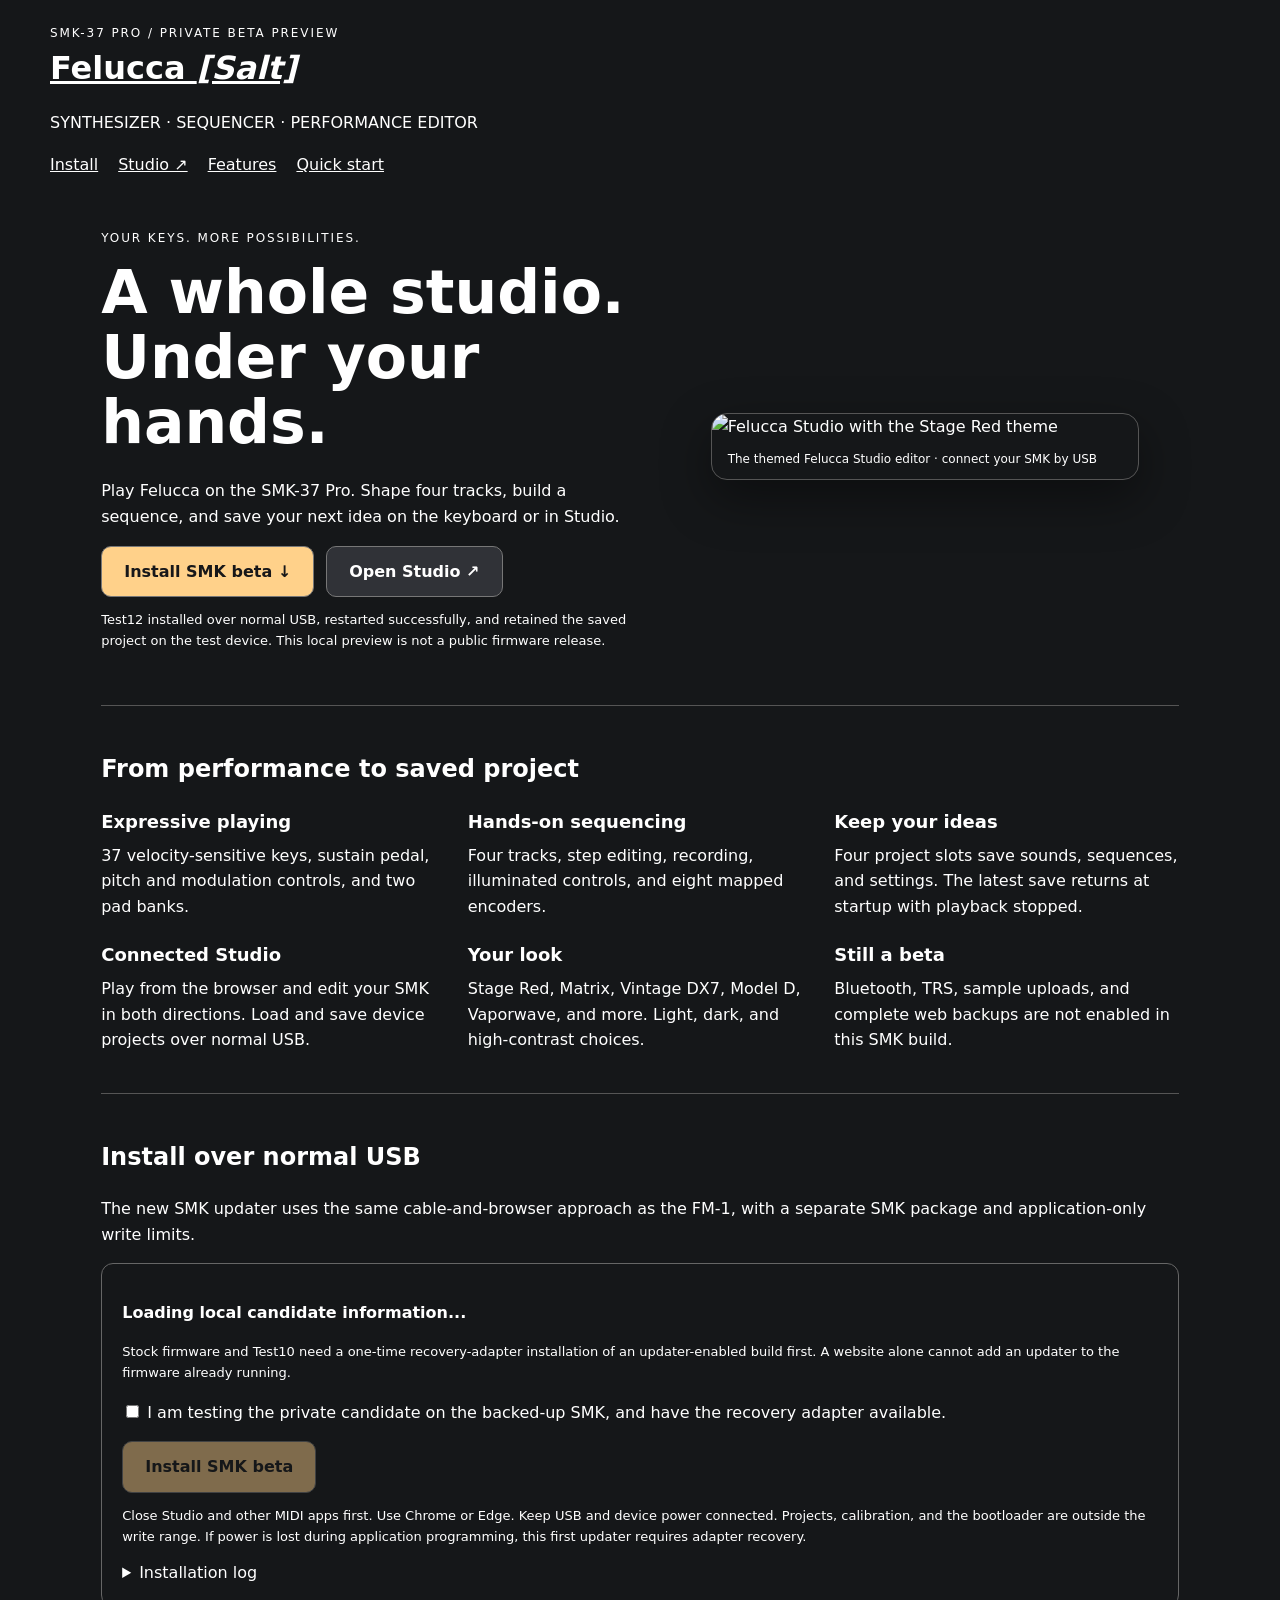
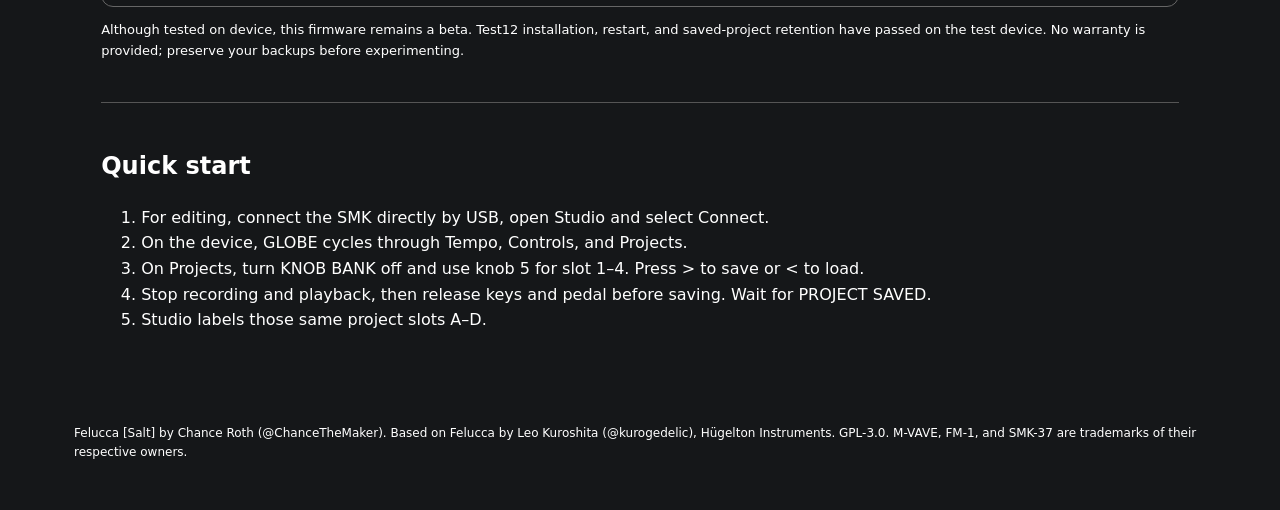
==== web/index.html @ 36875e41 "Add SMK-37 private beta firmware and direct USB installer Implement board controls, audio, sustain, " ====
<!doctype html>
<!-- SPDX-License-Identifier: GPL-3.0-only -->
<html lang="en"><head><meta charset="utf-8"><meta name="viewport" content="width=device-width,initial-scale=1">
<base href="/"><title>Felucca [Salt] &mdash; SMK-37</title>
<link rel="stylesheet" href="skin.css"><link rel="stylesheet" href="interface.css"><link rel="stylesheet" href="fonts.css">
<script src="locales.js"></script><script src="i18n.js"></script><script src="skin.js"></script>
<style>
body{margin:0;font:16px/1.6 system-ui;background:var(--bg,#151719);color:var(--fg,#fff)}
main{max-width:1180px;margin:auto;padding:24px}a{color:inherit}:root[data-skin] .masthead{max-width:100%;box-sizing:border-box;margin-left:0;margin-right:0}.masthead h1{margin:0}.masthead nav{display:flex;gap:20px;align-items:center}
.install-console{padding:clamp(20px,4vw,52px)}.smk-hero{display:grid;grid-template-columns:1.05fr 1fr;gap:36px;align-items:center}.smk-hero h2{font-size:clamp(34px,5vw,60px);line-height:1.08;margin:12px 0 24px}.eyebrow{letter-spacing:.16em;text-transform:uppercase;font-size:12px}.hero-actions{display:flex;gap:12px;flex-wrap:wrap}.hero-link,.primary{display:inline-block;padding:12px 22px;border-radius:10px;font:inherit;font-weight:700;text-decoration:none;border:1px solid var(--line,#777);cursor:pointer}.primary{background:var(--accent,#ffd18a);color:var(--ink,#171719)}.hero-link{background:var(--panel,#303237);color:var(--fg,#fff)}
.smk-screen{border:1px solid var(--line,#555);border-radius:16px;overflow:hidden;box-shadow:0 18px 50px #0006}.smk-screen img{display:block;width:100%;height:auto}.smk-screen figcaption{padding:10px 16px;font-size:12px}.section{margin-top:40px;padding-top:24px;border-top:1px solid var(--line,#555)}.feature-grid{display:grid;grid-template-columns:repeat(3,1fr);gap:22px}.feature-grid h3{font-size:18px;margin:0 0 6px}.feature-grid p{margin:0}.small{font-size:13px}.status-box{padding:20px;border:1px solid var(--line,#666);border-radius:12px}#status{font-weight:600}#log{max-height:240px;overflow:auto;white-space:pre-wrap;font-size:12px}button:disabled{opacity:.45;cursor:not-allowed}label{display:block;margin:16px 0}footer{font-size:12px;padding:24px}a:focus-visible,button:focus-visible{outline:3px solid currentColor;outline-offset:4px}
@media(max-width:740px){main{padding:10px}.smk-hero,.feature-grid{grid-template-columns:1fr}.masthead nav{flex-wrap:wrap}.smk-screen{margin:0}}
</style></head><body class="installer-page"><main id="page-top">
<header class="masthead"><div class="brand-row"><div><div class="eyebrow">SMK-37 Pro / Private beta preview</div><h1><a class="brand-home" href="/">Felucca <em>[Salt]</em></a></h1><p class="tagline">SYNTHESIZER &middot; SEQUENCER &middot; PERFORMANCE EDITOR</p></div><nav class="site-nav" aria-label="Main navigation"><a href="#install">Install</a><a href="editor.html">Studio &#8599;</a><a href="#features">Features</a><a href="#guide">Quick start</a></nav><div class="brand-links"></div></div><div data-appearance class="appearance" aria-label="Website appearance"></div></header>
<div class="install-console"><section class="smk-hero"><div><div class="eyebrow">Your keys. More possibilities.</div><h2>A whole studio.<br>Under your hands.</h2><p>Play Felucca on the SMK-37 Pro. Shape four tracks, build a sequence, and save your next idea on the keyboard or in Studio.</p><div class="hero-actions"><a class="primary" href="#install">Install SMK beta &#8595;</a><a class="hero-link" href="editor.html">Open Studio &#8599;</a></div><p class="small">Test12 installed over normal USB, restarted successfully, and retained the saved project on the test device. This local preview is not a public firmware release.</p></div><figure class="smk-screen"><img src="screenshots/previews/stage-dark.jpg" alt="Felucca Studio with the Stage Red theme"><figcaption>The themed Felucca Studio editor &middot; connect your SMK by USB</figcaption></figure></section>
<section class="section" id="features"><h2>From performance to saved project</h2><div class="feature-grid"><article><h3>Expressive playing</h3><p>37 velocity-sensitive keys, sustain pedal, pitch and modulation controls, and two pad banks.</p></article><article><h3>Hands-on sequencing</h3><p>Four tracks, step editing, recording, illuminated controls, and eight mapped encoders.</p></article><article><h3>Keep your ideas</h3><p>Four project slots save sounds, sequences, and settings. The latest save returns at startup with playback stopped.</p></article><article><h3>Connected Studio</h3><p>Play from the browser and edit your SMK in both directions. Load and save device projects over normal USB.</p></article><article><h3>Your look</h3><p>Stage Red, Matrix, Vintage DX7, Model D, Vaporwave, and more. Light, dark, and high-contrast choices.</p></article><article><h3>Still a beta</h3><p>Bluetooth, TRS, sample uploads, and complete web backups are not enabled in this SMK build.</p></article></div></section>
<section class="section" id="install"><h2>Install over normal USB</h2><p>The new SMK updater uses the same cable-and-browser approach as the FM-1, with a separate SMK package and application-only write limits.</p><div class="status-box"><p id="status" role="status">Loading local candidate information...</p><p class="small">Stock firmware and Test10 need a one-time recovery-adapter installation of an updater-enabled build first. A website alone cannot add an updater to the firmware already running.</p><label><input type="checkbox" id="ack"> I am testing the private candidate on the backed-up SMK, and have the recovery adapter available.</label><button class="primary" id="install-button" disabled>Install SMK beta</button><p class="small">Close Studio and other MIDI apps first. Use Chrome or Edge. Keep USB and device power connected. Projects, calibration, and the bootloader are outside the write range. If power is lost during application programming, this first updater requires adapter recovery.</p><details><summary>Installation log</summary><pre id="log" aria-live="polite"></pre></details></div><p class="small">Although tested on device, this firmware remains a beta. Test12 installation, restart, and saved-project retention have passed on the test device. No warranty is provided; preserve your backups before experimenting.</p></section>
<section class="section" id="guide"><h2>Quick start</h2><ol><li>For editing, connect the SMK directly by USB, open Studio and select Connect.</li><li>On the device, GLOBE cycles through Tempo, Controls, and Projects.</li><li>On Projects, turn KNOB BANK off and use knob 5 for slot 1&ndash;4. Press &gt; to save or &lt; to load.</li><li>Stop recording and playback, then release keys and pedal before saving. Wait for PROJECT SAVED.</li><li>Studio labels those same project slots A&ndash;D.</li></ol></section></div>
<footer>Felucca [Salt] by Chance Roth (@ChanceTheMaker). Based on Felucca by Leo Kuroshita (@kurogedelic), H&uuml;gelton Instruments. GPL-3.0. M-VAVE, FM-1, and SMK-37 are trademarks of their respective owners.</footer></main><script type="module" src="smk37-installer.js"></script></body></html>
---- web/skin.css ----
/* SPDX-License-Identifier: GPL-3.0-only */
/* Shared chassis. Add a skin by defining the same material/color tokens. */
:root[data-skin] {
  color-scheme: dark;
  --bg: #202124; --fg: #f4f0e9; --dim: #b6b4b2; --line: #515255;
  --desk: #101113; --chassis: #b12029; --chassis-dark: #70121b;
  --accent: #ffcd87; --ink: #201608; --lcd: #bde6ed; --lcd-bg: #10282e;
  --panel: #292a2d; --button: #3d3e41; --edge: #703025;
  --font: 'Segoe UI', Arial, sans-serif; --display-font: 'Consolas', 'Courier New', monospace;
  --brand-font: 'Arial Black', 'Segoe UI', sans-serif;
  --piano-active: #b52c35; --piano-white: #f7f4e9; --piano-black: #18191c;
  --shell-text: #fff1df; --knob-top: #62666a; --knob-bottom: #181a1d;
}
:root[data-skin="matrix"] {
  --bg: #0a1510; --fg: #ddf5df; --dim: #a0c5a5; --line: #305e3c;
  --desk: #020905; --chassis: #123923; --chassis-dark: #06170e;
  --accent: #7dfba2; --ink: #062310; --lcd: #94ffae; --lcd-bg: #031209;
  --panel: #102119; --button: #1c3827; --edge: #163021;
  --font: 'Consolas', 'Courier New', monospace; --brand-font: 'Consolas', monospace;
  --piano-active: #27844b;
}
:root[data-skin="dx"] {
  --bg: #292d2b; --fg: #f2eddd; --dim: #c4c5b9; --line: #656d60;
  --desk: #1c201b; --chassis: #4c554a; --chassis-dark: #2a312c;
  --accent: #b8d39a; --ink: #202b1c; --lcd: #182b14; --lcd-bg: #bacb86;
  --panel: #343b34; --button: #525d53; --edge: #503c28;
  --font: 'Consolas', 'Courier New', monospace; --brand-font: 'Arial', sans-serif;
  --piano-active: #4b7960;
}
:root[data-skin="chocolate"] {
  --bg: #30201f; --fg: #fff0d6; --dim: #ddc5b4; --line: #80604f;
  --desk: #211322; --chassis: #662d67; --chassis-dark: #351b39;
  --accent: #f6c86d; --ink: #38200b; --lcd: #ffdda2; --lcd-bg: #301b0f;
  --panel: #422a25; --button: #63433a; --edge: #744124;
  --brand-font: 'Georgia', serif; --font: 'Georgia', serif;
  --piano-active: #884880;
}
:root[data-skin="vapor"] {
  --bg: #24203e; --fg: #f8edff; --dim: #cfc0e1; --line: #77658e;
  --desk: #16132d; --chassis: #833c86; --chassis-dark: #352f72;
  --accent: #7ce8ef; --ink: #172d3b; --lcd: #9af4ed; --lcd-bg: #181733;
  --panel: #33294c; --button: #534269; --edge: #534483;
  --brand-font: 'Trebuchet MS', sans-serif; --font: 'Trebuchet MS', sans-serif;
  --piano-active: #b040a3;
}
* { box-sizing: border-box; }
body {
  background: radial-gradient(ellipse at 50% 0, color-mix(in srgb, var(--chassis) 22%, var(--desk)), var(--desk) 75%);
  color: var(--fg); font-family: var(--font); font-size: 13px; line-height: 1.5; min-height: 100vh;
}
main {
  max-width: 1440px; margin: 30px auto; padding: 26px 34px 22px;
  background: repeating-linear-gradient(0deg, #ffffff02 0 1px, transparent 1px 3px), linear-gradient(140deg, var(--chassis), var(--chassis-dark));
  border: 1px solid #ffffff30; border-bottom: 6px solid #0008; border-radius: 12px;
  box-shadow: inset 12px 0 0 var(--edge), inset -12px 0 0 var(--edge), inset 0 1px 1px #fff5, 0 24px 65px #0008;
}
.brand-row { display: flex; align-items: center; justify-content: space-between; gap: 24px; padding: 8px 0 22px; }
.brand-row h1 { font: 900 clamp(28px, 3vw, 44px)/1 var(--brand-font); letter-spacing: -2px; margin: 4px 0 8px; color: #fff7eb; }
.brand-row h1 em { font: italic 400 .6em var(--brand-font); letter-spacing: -1px; }
.brand-row .eyebrow, .brand-row .tagline { color: #fff1df; }
.eyebrow { font: 11px var(--display-font); letter-spacing: 3px; text-transform: uppercase; }
.tagline { font-size: 12px; letter-spacing: 1px; margin: 0; }
.brand-links { display: flex; align-items: center; gap: 20px; }
.brand-links a { font-size: 12px; color: #fff1df; text-underline-offset: 4px; }
.brand-links button.lang { color: #fff1df; }
.appearance { display: flex; align-items: end; flex-wrap: wrap; gap: 12px 20px; padding: 12px 16px; margin-bottom: 16px; background: #0005; border: 1px solid #ffffff20; border-radius: 6px; }
.appearance label { display: grid; gap: 4px; }
.appearance label > span { font: 10px var(--display-font); text-transform: uppercase; letter-spacing: 1.5px; color: #fff2e4; }
.appearance select { min-width: 164px; }
.appearance-note { color: #fff0df; font-size: 11px; margin: 0 0 7px auto; }
button, select, input { font-family: var(--font); }
button { border-radius: 4px; border: 1px solid #ffffff29; border-bottom-color: #0009; padding: 7px 12px; background: linear-gradient(#ffffff0d, #0002), var(--button); color: var(--fg); box-shadow: 0 2px 2px #0005, inset 0 1px #ffffff12; }
button:not(:disabled):hover { filter: brightness(1.16); }
button:not(:disabled):active { transform: translateY(1px); box-shadow: inset 0 1px 4px #0006; }
button:disabled { opacity: .45; }
:focus-visible { outline: 2px solid var(--accent); outline-offset: 3px; }
select, input[type=text], input[type=number], input[type=search] { background: var(--lcd-bg); color: var(--lcd); border: 1px solid var(--line); border-radius: 3px; padding: 6px 8px; min-height: 32px; font-family: var(--display-font); }
select option { background: var(--lcd-bg); color: var(--lcd); }
.top { position: static; background: var(--bg); padding: 16px 16px 0; border-radius: 7px; border: 1px solid #000a; box-shadow: inset 0 1px #ffffff1a, 0 3px 8px #0004; }
.top > .bar { margin: 0; gap: 12px; }
#connect, #go { background: var(--accent); color: var(--ink); font-weight: 700; }
#version, #live, #mock { color: var(--accent); font: 12px var(--display-font); }
#status { margin: 12px 0; padding: 8px 12px; background: var(--lcd-bg); color: var(--lcd); border-radius: 3px; box-shadow: inset 0 2px 5px #0008; font: 12px/1.5 var(--display-font); min-height: 34px; overflow-wrap: anywhere; }
.tabs { gap: 6px; border: 0; padding: 5px 0 12px; }
.tabs button { flex: 1; color: var(--dim); background: var(--button); padding: 10px 12px; border: 1px solid #ffffff18; border-bottom: 3px solid #0008; text-transform: uppercase; font-size: 11px; letter-spacing: 1px; }
.tabs button[aria-selected=true] { background: var(--accent); color: var(--ink); box-shadow: 0 0 12px color-mix(in srgb, var(--accent) 18%, transparent); }
.trackbar { border: 0; padding: 0 0 12px; gap: 12px; }
.seg { gap: 5px; }
.seg button, button.tog { border: 1px solid var(--line); padding: 5px 14px; background: var(--button); }
.seg button + button { border-left: 1px solid var(--line); }
.seg button[aria-pressed=true], button.tog[aria-pressed=true] { background: var(--accent); color: var(--ink); }
.panel { background: var(--bg); padding: 20px; border-radius: 6px; border: 1px solid #0008; margin: 16px 0; box-shadow: inset 0 1px #ffffff20, 0 3px 8px #0004; }
.browser { background: var(--lcd-bg); border: 3px solid #0007; border-radius: 5px; padding: 16px; gap: 24px; margin-bottom: 14px; box-shadow: inset 0 2px 10px #0007; color: var(--lcd); }
.browser label { font: 11px var(--display-font); text-transform: uppercase; letter-spacing: 1px; }
.browser select { margin-top: 7px; }
#preset { min-width: 245px; height: 132px; }
.browser > div { margin-left: auto; }
.groups { columns: auto; display: grid; grid-template-columns: repeat(auto-fit, minmax(min(100%, 255px), 1fr)); align-items: start; gap: 14px; }
.group { background: linear-gradient(135deg, #ffffff04, transparent), var(--panel); border: 1px solid var(--line); border-radius: 5px; padding: 13px; margin: 0; min-width: 0; }
h2 { font: 700 11px var(--font); text-transform: uppercase; letter-spacing: 1.7px; padding-bottom: 9px; border-bottom: 1px solid var(--line); margin-bottom: 12px; color: var(--fg); }
h3 { color: var(--accent); font-size: 10px; letter-spacing: 1.2px; margin: 14px 0 6px; }
.row { grid-template-columns: 46px minmax(0, 1fr) 68px; min-height: 38px; gap: 8px; }
.row > span:first-child { font-size: 10px; letter-spacing: .5px; }
.row .v { font: 11px var(--display-font); color: var(--lcd); background: var(--lcd-bg); padding: 4px; border-radius: 2px; }
.row select { min-width: 0; font-size: 11px; }
input[type=range] { accent-color: var(--accent); cursor: pointer; }
.dial-control { display: block; position: relative; min-width: 0; }
.dial-control input { display: block; }
.dial-face { display: none; }
[data-controls=knobs] .dial-control { width: 54px; height: 54px; margin: 5px auto; }
[data-controls=knobs] .dial-control input { position: absolute; inset: 0; width: 100%; height: 100%; opacity: 0; cursor: ns-resize; touch-action: none; }
[data-controls=knobs] .dial-face { display: block; position: absolute; inset: 4px; border: 2px solid #151515; border-radius: 50%; background: radial-gradient(circle at 35% 25%, #727477, #343638 48%, #17191b 78%); box-shadow: 0 4px 5px #000b, inset 0 1px 2px #fff9, 0 0 0 4px #0003; }
[data-controls=knobs] .dial-face::after { content: ''; position: absolute; inset: 3px 19px 20px; background: var(--accent); border-radius: 2px; transform-origin: 50% 18px; transform: rotate(var(--turn, -135deg)); box-shadow: 0 0 4px #000; }
[data-controls=knobs] .dial-control:focus-within { border-radius: 50%; outline: 2px solid var(--accent); outline-offset: 2px; }
.groups { display: block; columns: 300px; column-gap: 14px; }
.groups .group[data-controls=knobs] { display: grid; grid-template-columns: repeat(4, minmax(0, 1fr)); gap: 8px; margin-bottom: 14px; }
.groups .group[data-controls=knobs] > h2,
.groups .group[data-controls=knobs] > h3,
.groups .group[data-controls=knobs] > p { grid-column: 1 / -1; }
.groups .group[data-controls=knobs] .row { display: flex; flex-direction: column; justify-content: space-between; gap: 4px; min-width: 0; padding: 4px 0; }
.groups .group[data-controls=knobs] .row:has(select) { grid-column: span 2; justify-content: center; }
.groups .group[data-controls=knobs] .row .v { width: 100%; text-align: center; font-size: 10px; }
.groups .group[data-controls=knobs] .row select { min-height: 38px; }
.list { background: var(--lcd-bg); color: var(--lcd); border-color: var(--line); border-radius: 4px; }
.list th { background: var(--panel); color: var(--dim); padding: 8px; }
.list td { padding: 5px 8px; }
.list tr.sel td { background: var(--accent); color: var(--ink); }
.list .none, .list tr.empty td { color: var(--lcd); }
.libcols { gap: 20px; }
.grid { gap: 6px; }
.grid button { height: 64px; border-radius: 4px; border-bottom: 4px solid #0009; background: var(--panel); }
.grid button.on { background: var(--accent); color: var(--ink); }
.mixer { max-width: 900px; margin: 24px auto; gap: 16px; }
.strip { padding: 18px 12px; background: var(--panel); border-top: 4px solid var(--accent); border-radius: 5px; gap: 14px; }
.strip.sel { border-color: var(--accent); box-shadow: 0 0 0 1px var(--accent); }
.strip input.fader { height: 200px; }
.play-keyboard { background: var(--bg); padding: 18px; border: 1px solid #000b; border-top: 4px solid var(--chassis); border-radius: 5px; box-shadow: 0 4px 8px #0005; }
.piano-scroll { background: #101012; padding: 10px 6px 4px; border-radius: 5px; box-shadow: inset 0 3px 6px #000; }
.piano { height: 152px; }
.piano button { height: 146px; background: linear-gradient(90deg, #d2d0c7, #fffef5 12%, #eeeae0 95%); color: #272727; border-color: #6c6b66; border-bottom: 7px solid #b6b2a9; box-shadow: inset 0 1px 6px #0003; }
.piano button.black { height: 94px; background: linear-gradient(90deg, #0c0c0e, #3e3f42 28%, #191a1c 85%, #050505); border: 1px solid #000; border-bottom: 7px solid #080808; box-shadow: 3px 4px 3px #0007; color: #eee; }
.piano button[aria-pressed=true] { background: var(--piano-active); color: white; border-bottom-width: 2px; }
.piano button:disabled { opacity: .7; }
footer { color: #fff0df; font-size: 11px; line-height: 1.8; padding: 8px 2px; }
.hint { background: var(--bg); color: var(--fg); border-radius: 4px; padding: 18px; }
.installer-page main { max-width: 1060px; }
.installer-page .install-console { background: var(--bg); padding: 28px; border-radius: 6px; border: 1px solid #0008; }
.installer-page .install-console > p { max-width: 760px; }
.installer-page .features { padding-top: 22px; border-color: var(--line); }
.installer-page .features ul { list-style: none; padding: 0; display: grid; grid-template-columns: 1fr 1fr; gap: 14px; }
.installer-page .features li { background: var(--panel); border: 1px solid var(--line); padding: 18px; border-radius: 4px; margin: 0; font-size: 13px; }
.installer-page .features strong { display: block; color: var(--accent); margin-bottom: 6px; }
.installer-page #release { color: var(--accent); font-family: var(--display-font); }
.installer-page #go { padding: 12px 32px; }
.installer-page progress { accent-color: var(--accent); }
.installer-page .install-console > .small:last-child { margin-bottom: 0; }
[data-skin=matrix] main { background-image: repeating-linear-gradient(0deg, #71ff9510 0 1px, transparent 1px 4px), linear-gradient(140deg, var(--chassis), var(--chassis-dark)); }
[data-skin=matrix] h1 { text-shadow: 0 0 16px #62ff8770; letter-spacing: 1px; }
[data-skin=dx] main { border-radius: 2px; }
[data-skin=dx] .tabs button { border-radius: 1px; border-top: 4px solid #85aaa7; }
[data-skin=dx] .brand-row h1 { text-transform: uppercase; letter-spacing: 2px; }
[data-skin=chocolate] main { border-color: #c49252; box-shadow: inset 10px 0 0 var(--edge), inset -10px 0 0 var(--edge), 0 24px 65px #0008; }
[data-skin=chocolate] .brand-row h1 { font-style: italic; letter-spacing: -1px; }
[data-skin=chocolate] .group { border-color: #9a754f; border-radius: 12px; }
[data-skin=vapor] body { background-image: linear-gradient(transparent 95%, #b571c21a 95%), linear-gradient(90deg, transparent 95%, #b571c21a 95%), linear-gradient(#18142a, #392548); background-size: 48px 48px, 48px 48px, auto; }
[data-skin=vapor] .brand-row h1 { font-style: italic; text-shadow: 3px 3px #783881, -1px -1px #78dcdf; letter-spacing: 1px; }
[data-skin=vapor] .top { border-top: 2px solid var(--accent); }
@media (max-width: 780px) {
  main { margin: 10px; padding: 16px 20px; }
  .brand-row { align-items: start; gap: 16px; }
  .brand-links { flex-direction: column; gap: 10px; align-items: end; }
  .appearance-note { margin-left: 0; }
  .top, .panel { padding: 12px; }
  .browser { gap: 12px; padding: 10px; }
  .browser > div { margin-left: 0; }
  .tabs button { flex: 1 1 90px; }
  .installer-page .features ul { grid-template-columns: 1fr; }
  .installer-page .install-console { padding: 16px; }
  .mixer { gap: 7px; }
  .strip { padding: 10px 4px; }
  .play-controls { gap: 12px; }
}
@media (prefers-reduced-motion: reduce) { button:active { transform: none; } }

/* Second-generation front panel: compact banks, readable legends, material-specific finishes. */
:root[data-skin=midnight] {
  --bg:#17191c; --fg:#efece5; --dim:#b4b2ad; --line:#42464b; --desk:#080a0c;
  --chassis:#282b30; --chassis-dark:#111317; --accent:#f2b866; --ink:#241b0f;
  --lcd:#ffc779; --lcd-bg:#181208; --panel:#23262b; --button:#363a41; --edge:#111;
  --knob-top:#c8c9c7; --knob-bottom:#4e5256; --piano-active:#9b652d;
}
:root[data-skin=space] {
  color-scheme:light; --bg:#e5e1d5; --fg:#182c3c; --dim:#495b65; --line:#a5aa9f; --desk:#29333a;
  --chassis:#f0eadc; --chassis-dark:#c3beaf; --accent:#963514; --ink:#fff6e8;
  --lcd:#b4efb1; --lcd-bg:#1b3029; --panel:#f4f0e5; --button:#d1d2c7; --edge:#6d776e;
  --shell-text:#243746; --knob-top:#78838d; --knob-bottom:#243747; --piano-active:#a84924;
  --brand-font:'Arial Black',sans-serif; --font:'Consolas',monospace;
}
:root[data-skin=bauhaus] {
  color-scheme:light; --bg:#e5e1d9; --fg:#22252a; --dim:#575b61; --line:#b2b1a9; --desk:#bbb9b0;
  --chassis:#f6f2e8; --chassis-dark:#d9d5cd; --accent:#ad2027; --ink:#fff;
  --lcd:#182d55; --lcd-bg:#f7f6ee; --panel:#f0ede4; --button:#d1d3cf; --edge:#292d32;
  --shell-text:#23272c; --knob-top:#3e4247; --knob-bottom:#16191c; --piano-active:#234d87;
  --brand-font:'Arial Black',sans-serif;
}
:root[data-skin=ocean] {
  --bg:#102b39; --fg:#e4f3f0; --dim:#a8c4cc; --line:#426273; --desk:#061824;
  --chassis:#21536a; --chassis-dark:#112b41; --accent:#a0e3d2; --ink:#0d302d;
  --lcd:#abebd7; --lcd-bg:#092524; --panel:#193747; --button:#2b5261; --edge:#bac4c3;
  --knob-top:#d5e2df; --knob-bottom:#587079; --piano-active:#26766e;
}
:root[data-skin=arcade] {
  --bg:#171925; --fg:#fff1da; --dim:#c4bad1; --line:#59576d; --desk:#100d1c;
  --chassis:#383043; --chassis-dark:#171721; --accent:#ffb451; --ink:#2e1906;
  --lcd:#ffc07a; --lcd-bg:#281707; --panel:#262535; --button:#4b4058; --edge:#a73551;
  --piano-active:#c24262; --font:'Consolas',monospace; --brand-font:'Consolas',monospace;
}
main { margin:18px auto; padding:18px 28px; border-radius:8px; }
.masthead { display:grid; grid-template-columns:1fr auto; gap:20px; align-items:center; padding:0 0 18px; }
.brand-row { padding:0; gap:24px; }
.brand-row h1 { font-size:34px; letter-spacing:-1.5px; margin:4px 0; color:var(--shell-text); }
.brand-row h1 em { font:inherit; letter-spacing:inherit; }
.brand-row .eyebrow, .brand-row .tagline, .brand-links a, .brand-links button.lang, footer { color:var(--shell-text); }
.eyebrow { font-size:9px; letter-spacing:2px; }
.tagline { font-size:9px; letter-spacing:1.3px; }
.brand-links { flex-direction:column; align-items:start; gap:5px; }
.brand-links a, .brand-links button.lang { font-size:10px; }
.appearance { margin:0; padding:9px 12px; gap:12px; border-radius:4px; background:#00000012; border-color:color-mix(in srgb,var(--shell-text) 20%,transparent); }
.appearance label > span { color:var(--shell-text); font-size:9px; letter-spacing:1px; }
.appearance select { min-width:138px; min-height:30px; font-size:11px; }
.appearance-note { display:none; }
.top { display:grid; grid-template-columns:1fr minmax(160px,300px); gap:8px 16px; padding:12px 14px 0; }
.top #status { margin:0; min-height:32px; padding:6px 10px; }
.top > .bar { gap:8px; }
#version, #live, #mock { font-size:10px; }
.tabs, .trackbar { grid-column:1 / -1; }
.tabs { margin:0; padding:0 0 8px; gap:5px; }
.tabs button { position:relative; padding:8px; font-size:10px; letter-spacing:.7px; }
.tabs button::before { content:''; display:inline-block; width:4px; height:4px; background:var(--line); border-radius:50%; vertical-align:middle; margin-right:7px; box-shadow:inset 0 1px 2px #0008; }
.tabs button[aria-selected=true]::before { background:var(--ink); box-shadow:0 0 4px #fff6; }
.trackbar { font-size:10px; padding-bottom:10px; }
.seg button { min-width:32px; padding:3px 10px; }
.panel { margin:10px 0; padding:12px; }
.browser { display:grid; grid-template-columns:150px minmax(180px,1fr) auto; align-items:center; gap:16px; padding:10px 14px; margin-bottom:8px; border-width:2px; }
.browser label { font-size:9px; }
.browser select { width:100%; margin-top:3px; }
#preset { height:32px; min-width:0; }
.browser > div { display:flex; gap:6px; }
.browser .bar { margin:0; display:grid; gap:4px; }
.browser button { font-size:10px; padding:4px 8px; }
#ctlhelp { font-size:10px; margin:8px 2px 10px; }
.groups, .groups { display:grid; columns:auto; grid-template-columns:repeat(4,minmax(0,1fr)); gap:8px; align-items:stretch; }
.group, .groups .group[data-controls=knobs] { margin:0; border-radius:4px; padding:10px; }
.control-bank { position:relative; box-shadow:inset 0 1px #ffffff0d,0 1px 3px #0002; }
.control-bank::after { content:''; position:absolute; top:10px; right:9px; width:5px; height:5px; border:1px solid var(--line); border-radius:50%; background:linear-gradient(135deg,transparent 42%,var(--line) 44% 56%,transparent 58%); }
.control-bank h2 { font-size:10px; padding:0 10px 7px 0; margin:0 0 4px; letter-spacing:1px; }
.groups .group[data-controls=knobs] { gap:4px 7px; grid-template-rows:auto 1fr; }
.groups .group[data-controls=knobs] .row { gap:3px; padding:2px 0; justify-content:center; }
.groups .group[data-controls=knobs] .row > span:first-child { font-weight:600; font-size:10px; letter-spacing:.6px; }
.groups .group[data-controls=knobs] .row:has(select) { grid-column:span 1; }
.groups .group[data-controls=knobs] .row select { font-size:10px; padding:4px; min-height:30px; margin:7px 0; }
.groups .group[data-controls=knobs] .row .v { background:none; color:var(--fg); padding:0; min-height:15px; }
[data-controls=knobs] .dial-control { width:46px; height:46px; margin:2px auto; }
[data-controls=knobs] .dial-control::before { content:''; position:absolute; inset:0; border-radius:50%; background:repeating-conic-gradient(from 225deg,var(--dim) 0deg 2deg,transparent 2deg 27deg); mask:radial-gradient(transparent 63%,#000 64% 70%,transparent 71%); }
[data-controls=knobs] .dial-face { inset:6px; background:radial-gradient(circle at 35% 22%,var(--knob-top),var(--knob-bottom) 78%); border:1px solid #000b; box-shadow:0 2px 3px #0009,inset 0 1px 2px #fff7; }
[data-controls=knobs] .dial-face::after { inset:2px auto auto 14px; width:3px; height:10px; transform-origin:50% 14px; }
.play-keyboard { margin-top:12px; padding:12px; }
.play-keyboard h2 { margin-bottom:8px; padding-bottom:6px; }
.play-controls { margin:5px 0 8px; font-size:11px; gap:8px 14px; }
.piano { height:120px; }
.piano button { height:114px; }
.piano button.black { height:74px; }
.play-keyboard > p { font-size:10px; margin:8px 0 0; }
footer { font-size:10px; margin-top:12px; line-height:1.6; }
.installer-page .masthead { grid-template-columns:1fr auto; }
.installer-page .install-console { padding:24px; }
.installer-page .features li { border-top:3px solid var(--accent); }
/* Materials make each faceplate distinct, beyond changing the palette. */
[data-skin=stage] main { --edge:#64241d; background-image:linear-gradient(110deg,#ffffff0a,transparent 35%),linear-gradient(var(--chassis),var(--chassis-dark)); }
[data-skin=stage] .control-bank[data-section=FX] { border-top:2px solid #b09873; }
[data-skin=matrix] .control-bank { border-radius:0; border-style:dashed; }
[data-skin=matrix] .browser { background-image:repeating-linear-gradient(0deg,#76ff9c07 0 1px,transparent 1px 3px); text-shadow:0 0 6px #76ff9c35; }
[data-skin=matrix] .dial-face { border-color:#487e57; box-shadow:0 0 8px #59ff7520,inset 0 1px #a4ffa35c; }
[data-skin=dx] .control-bank, [data-skin=dx] button { border-radius:1px; }
[data-skin=dx] .control-bank h2 { border-bottom:2px solid #81aba9; color:#c8e2d8; }
[data-skin=dx] .browser { font-weight:bold; }
[data-skin=chocolate] .control-bank { border:1px solid #977441; background-image:linear-gradient(130deg,#b0804312,transparent 60%); border-radius:7px; }
[data-skin=chocolate] .control-bank h2 { font-family:Georgia,serif; letter-spacing:1px; color:#f6d99e; }
[data-skin=chocolate] .dial-face { --knob-top:#b59059; --knob-bottom:#3e291b; border-color:#c39b5d; }
[data-skin=vapor] .control-bank { border-top:1px solid #e9a1da; box-shadow:inset 0 1px 12px #b28cd309; }
[data-skin=vapor] .browser { border-image:linear-gradient(90deg,#eb95d1,#7ce8ef) 1; }
[data-skin=vapor] .dial-face { --knob-top:#b598cc; --knob-bottom:#3a335a; }
[data-skin=midnight] main { background-image:repeating-linear-gradient(0deg,#ffffff03 0 1px,transparent 1px 3px),linear-gradient(110deg,#34373c,#17191c); }
[data-skin=midnight] .control-bank h2 { color:#e1b879; }
[data-skin=space] main { border-radius:12px; box-shadow:inset 8px 0 #6c7972,inset -8px 0 #6c7972,0 24px 60px #0006; }
[data-skin=space] .control-bank h2 { border-bottom:2px solid #314e60; }
[data-skin=space] .tabs button[aria-selected=true] { background:#963514; }
[data-skin=space] .browser { border-color:#87938b; }
[data-skin=bauhaus] main { border-radius:0; box-shadow:inset 8px 0 #292d32,inset -8px 0 #292d32,10px 10px #0003; }
[data-skin=bauhaus] .control-bank { border-radius:0; box-shadow:none; border-top:3px solid #2e5386; }
[data-skin=bauhaus] .control-bank:nth-child(3n+2) { border-top-color:#b72c30; }
[data-skin=bauhaus] .control-bank:nth-child(3n) { border-top-color:#a77a00; }
[data-skin=bauhaus] button { border-radius:0; box-shadow:none; }
[data-skin=bauhaus] .dial-face { background:#262a31; box-shadow:2px 2px #0004; }
[data-skin=ocean] main { border-top:2px solid #afc7ca; }
[data-skin=ocean] .control-bank h2 { color:#aae4d8; }
[data-skin=ocean] .browser { border-color:#708e99; }
[data-skin=arcade] main { border-top:4px solid #edbb58; }
[data-skin=arcade] .brand-row h1 { letter-spacing:-1px; text-transform:uppercase; text-shadow:2px 2px #ab3358; }
[data-skin=arcade] .tabs button { border-radius:6px 6px 3px 3px; border-bottom-width:4px; }
[data-skin=arcade] .tabs button:nth-child(3n+1) { border-top:2px solid #ee8492; }
[data-skin=arcade] .tabs button:nth-child(3n+2) { border-top:2px solid #83cdd3; }
[data-skin=arcade] .tabs button:nth-child(3n) { border-top:2px solid #e8be70; }
@media(max-width:1150px) {
  .groups,.groups { grid-template-columns:repeat(3,minmax(0,1fr)); }
  .brand-links { display:none; }
  .installer-page .brand-links { display:flex; }
  .browser { grid-template-columns:120px minmax(150px,1fr) auto; }
}
@media(max-width:780px) {
  main { margin:8px; padding:14px 18px; }
  .masthead { grid-template-columns:1fr; gap:12px; padding-bottom:12px; }
  .brand-links { display:flex; }
  .brand-row { align-items:center; }
  .appearance { justify-content:space-between; }
  .appearance label { flex:1; }
  .appearance select { min-width:0; width:100%; }
  .top { grid-template-columns:1fr; gap:8px; }
  .top #status { min-height:26px; font-size:10px; }
  .groups,.groups { grid-template-columns:repeat(2,minmax(0,1fr)); }
  .browser { grid-template-columns:1fr 1fr; gap:8px; }
  .browser > div { grid-column:1 / -1; width:100%; }
  .browser .bar { display:flex; flex-wrap:wrap; }
  .installer-page .masthead { grid-template-columns:1fr; }
}
@media(max-width:540px) {
  .groups,.groups { grid-template-columns:1fr; }
  .brand-row h1 { font-size:30px; }
  .brand-row .tagline { font-size:8px; letter-spacing:.5px; }
  .appearance { gap:8px; padding:8px; }
  .tabs button { flex:1 1 70px; padding:7px 4px; font-size:9px; }
}

/* Light/dark and high contrast are independent of the instrument finish. */
.masthead { grid-template-columns:1fr; gap:12px; }
.brand-row { justify-content:space-between; }
.brand-links { display:flex; flex-direction:row; gap:16px; }
.appearance { justify-content:flex-start; width:fit-content; padding:7px 10px; gap:16px; }
.appearance label { display:flex; align-items:center; gap:8px; }
.appearance select { min-width:100px; }
.appearance #web-skin { min-width:148px; }
:root[data-mode=dark][data-skin=space] { color-scheme:dark; --bg:#24323b; --fg:#f4ecdc; --dim:#bfccc9; --line:#62777c; --panel:#30404b; --button:#43535c; --accent:#ffc095; --ink:#382012; }
:root[data-mode=dark][data-skin=bauhaus] { color-scheme:dark; --bg:#23272b; --fg:#f3efe7; --dim:#c0c5c8; --line:#667076; --panel:#30363b; --button:#465058; --accent:#ff999c; --ink:#331317; --lcd:#dce4f3; --lcd-bg:#182331; }
:root[data-mode=light] {
  color-scheme:light; --bg:#e9e8e3; --fg:#20252b; --dim:#52575d; --line:#a4a7a9;
  --panel:#faf9f5; --button:#dedfdb; --accent:#983039; --ink:#fff;
  --lcd:#1c3540; --lcd-bg:#d5e4e4; --shell-text:#20252b; --desk:#c4c5c3;
}
:root[data-mode=light][data-skin=matrix] { --accent:#1b6436; --lcd:#163e20; --lcd-bg:#d7e7d8; }
:root[data-mode=light][data-skin=dx] { --accent:#425d37; --lcd:#1d3014; --lcd-bg:#ced9a6; }
:root[data-mode=light][data-skin=chocolate] { --accent:#71366e; --lcd:#482a18; --lcd-bg:#f0dec0; --bg:#e9e1d7; --panel:#fff7e9; }
:root[data-mode=light][data-skin=vapor] { --accent:#77408a; --lcd:#4a2b67; --lcd-bg:#ece0f4; --bg:#e7e0ed; --panel:#fbf5ff; }
:root[data-mode=light][data-skin=midnight] { --accent:#755016; --lcd:#52350f; --lcd-bg:#f0e4c7; }
:root[data-mode=light][data-skin=space] { --accent:#963514; --lcd:#173b2b; --lcd-bg:#d9e7d8; --bg:#e5e1d5; --panel:#f4f0e5; }
:root[data-mode=light][data-skin=bauhaus] { --accent:#ad2027; --lcd:#182d55; --lcd-bg:#f7f6ee; }
:root[data-mode=light][data-skin=ocean] { --accent:#216577; --lcd:#123e3a; --lcd-bg:#d2eae3; --bg:#e0e9ec; --panel:#f3fbfc; }
:root[data-mode=light][data-skin=arcade] { --accent:#9b354f; --lcd:#603715; --lcd-bg:#f7e5c8; }
[data-mode=light] body { background:radial-gradient(ellipse at top,#fff,var(--desk)); }
[data-mode=light] main { background:linear-gradient(120deg,color-mix(in srgb,var(--accent) 8%,white),color-mix(in srgb,var(--accent) 17%,#e7e7e7)); }
[data-mode=light] .control-bank h2 { color:var(--fg); }
[data-mode=light] .brand-row h1 { text-shadow:none; }
[data-mode=light] .tabs button { color:var(--fg); }
[data-mode=light] .tabs button[aria-selected=true] { color:var(--ink); }
[data-mode=light] .dial-face::after { background:#fff0cb; }
[data-mode=light] .dial-control:focus-within { outline-color:var(--accent); }
[data-mode=light] .browser { text-shadow:none; }
[data-mode=light] .group { background-color:var(--panel); }
:root[data-contrast=high][data-mode=dark] { --bg:#000; --fg:#fff; --dim:#fff; --line:#eee; --panel:#080808; --button:#202020; --lcd:#fff; --lcd-bg:#000; --accent:#fff36b; --ink:#000; --shell-text:#fff; }
:root[data-contrast=high][data-mode=light] { --bg:#fff; --fg:#000; --dim:#000; --line:#222; --panel:#fff; --button:#fff; --lcd:#000; --lcd-bg:#fff; --accent:#000; --ink:#fff; --shell-text:#000; }
[data-contrast=high] main { background:var(--bg); border:2px solid var(--fg); box-shadow:none; }
[data-contrast=high] .brand-row h1, [data-contrast=high] .browser { text-shadow:none; }
[data-contrast=high] .control-bank { background:var(--panel); border:1px solid var(--fg); box-shadow:none; }
[data-contrast=high] .control-bank h2 { color:var(--fg); border-color:var(--fg); }
[data-contrast=high] .tabs button { color:var(--fg); border:1px solid var(--fg); box-shadow:none; }
[data-contrast=high] .tabs button[aria-selected=true] { color:var(--ink); }
[data-contrast=high] .browser { border:2px solid var(--fg); border-image:none; background:var(--lcd-bg); }
[data-contrast=high] button { border:1px solid var(--fg); }
[data-contrast=high] .row > span:first-child, [data-contrast=high] .row .v { font-weight:700; }
[data-contrast=high] .dial-face { background:#111; border:2px solid #fff; box-shadow:0 0 0 1px #111; }
[data-contrast=high] .dial-face::after { background:#fff; }
[data-contrast=high] .play-keyboard { border-top-color:var(--fg); }
[data-contrast=high] .piano button { background:#fff; color:#000; border-color:#000; box-shadow:none; }
[data-contrast=high] .piano button.black { background:#000; color:#fff; border-color:#fff; }
[data-contrast=high] .piano button[aria-pressed=true] { background:#ffe500; color:#000; box-shadow:inset 0 -5px #000; }
@media(max-width:900px) {
  .appearance { width:100%; gap:8px 16px; }
  .appearance label { flex:1 1 160px; justify-content:space-between; }
}
@media(max-width:540px) {
  .brand-row { flex-wrap:wrap; gap:8px; }
  .brand-row h1 { font-size:30px; }
  .appearance label { flex:1 1 130px; flex-direction:column; align-items:stretch; gap:4px; }
  .appearance #web-skin { min-width:0; }
}

/* Per-card controls and an always-available performance keyboard. */
.sr-only { position:absolute; width:1px; height:1px; overflow:hidden; clip-path:inset(50%); white-space:nowrap; }
.card-tools { display:flex; align-items:center; justify-content:space-between; gap:8px; grid-column:1 / -1; margin-bottom:5px; }
.card-tools .card-style { margin-left:auto; width:auto; min-height:25px; padding:2px 5px; font-size:10px; }
.card-grip { padding:0 6px; min-width:28px; height:26px; font-size:21px; line-height:1; color:var(--dim); background:none; border-color:transparent; box-shadow:none; cursor:grab; touch-action:none; }
.card-grip:active { cursor:grabbing; }
.control-bank.reordering { outline:2px solid var(--accent); box-shadow:0 8px 20px #0006; }
.control-bank::after { display:none; }
.groups .group[data-controls=knobs] { grid-template-rows:auto auto 1fr; }
.groups .group[data-controls=sliders] { display:block; }
.groups .group[data-controls=sliders] .row { display:grid; grid-template-columns:46px minmax(0,1fr) 64px; min-height:32px; }
.groups .group[data-controls=sliders] .row select { width:100%; }
.groups .group[data-controls=sliders] .v { font-size:10px; }
.editor-page { padding-bottom:calc(var(--keyboard-height, 250px) + 24px); }
html:has(.editor-page) { scroll-padding-bottom:calc(var(--keyboard-height, 250px) + 20px); }
.editor-page .play-keyboard { position:fixed; z-index:20; bottom:0; left:50%; transform:translateX(-50%); width:calc(100% - 32px); max-width:1384px; margin:0; padding:10px 14px max(8px,env(safe-area-inset-bottom)); border:1px solid var(--line); border-top:3px solid var(--chassis); border-radius:6px 6px 0 0; box-shadow:0 -8px 24px #0007; }
.editor-page .play-keyboard h2 { margin-bottom:5px; }
.editor-page .play-keyboard > p { margin:4px 0 0; }
[data-contrast=high] .editor-page .play-keyboard { border:2px solid var(--fg); }
@media(max-width:600px), (max-height:650px) {
  .editor-page .play-keyboard { width:100%; padding:6px 10px max(5px,env(safe-area-inset-bottom)); }
  .editor-page .play-keyboard h2 { display:none; }
  .editor-page .play-controls { flex-wrap:nowrap; overflow-x:auto; padding-bottom:3px; margin:2px 0 4px; }
  .editor-page .play-controls > * { flex-shrink:0; }
  .editor-page .play-keyboard .piano { height:88px; }
  .editor-page .play-keyboard .piano button { height:82px; }
  .editor-page .play-keyboard .piano button.black { height:55px; }
  .editor-page .play-keyboard > p { font-size:9px; }
}

.masthead, .installer-page .masthead { display:block; }
.brand-row { position:relative; padding-right:56px; }
.brand-links { align-items:center; }
.settings-menu { position:absolute; top:0; right:0; z-index:40; }
.settings-menu > summary { display:block; list-style:none; cursor:pointer; color:var(--shell-text); font:24px/1 sans-serif; padding:7px 10px; border:1px solid color-mix(in srgb,var(--shell-text) 35%,transparent); border-radius:4px; }
.settings-menu > summary::-webkit-details-marker { display:none; }
.settings-menu .appearance { position:absolute; top:calc(100% + 8px); right:0; width:290px; max-width:calc(100vw - 40px); display:grid; gap:16px; padding:18px; background:var(--panel); color:var(--fg); border:1px solid var(--line); box-shadow:0 10px 30px #0008; }
.settings-menu .appearance label { display:flex; flex-direction:row; justify-content:space-between; align-items:center; gap:12px; }
.settings-menu .appearance label > span { color:var(--fg); }
.settings-menu .appearance select { width:145px; min-width:0; }
.settings-menu .appearance input[type=checkbox] { width:18px; height:18px; accent-color:var(--accent); }
[data-full-width=true] main { max-width:none; margin-left:8px; margin-right:8px; }
[data-full-width=true] .editor-page .play-keyboard { max-width:none; width:calc(100% - 32px); }
[data-full-width=true] .groups:not(.drag-ghost) { grid-template-columns:repeat(auto-fit,minmax(min(100%,280px),1fr)); }
#groups .control-bank h2 { cursor:grab; touch-action:none; }
.control-bank.reordering { opacity:.25; outline:2px dashed var(--accent); box-shadow:none; }
.control-bank.drop-target { outline:3px solid var(--accent); outline-offset:1px; }
.groups.drag-ghost { position:fixed; display:block; left:0; top:0; z-index:100; pointer-events:none; opacity:.8; margin:0; filter:drop-shadow(0 12px 15px #0008); }
.drag-ghost .group { margin:0; }
.editor-page .piano { min-width:0; width:100%; }
.editor-page .piano button { width:calc(100% / var(--white-keys,16)); }
.editor-page .piano button.black { width:calc(60% / var(--white-keys,16)); }
.editor-page .piano button.extended { background:linear-gradient(90deg,#888b8d,#b9bcbe 15%,#9fa3a6 96%); border-bottom-color:#777c80; color:#202327; }
.editor-page .piano button.black.extended { background:linear-gradient(90deg,#030405,#181a1e 40%,#08090b); border-bottom-color:#000; color:#c3c6cc; }
.editor-page .piano button[data-edge=start] { border-left:3px solid var(--accent); }
.editor-page .piano button[data-edge=end] { border-right:3px solid var(--accent); }
.editor-page .piano button[aria-pressed=true] { background:var(--piano-active); color:#fff; }
[data-contrast=high] .editor-page .piano button[aria-pressed=true] { background:#ffe500; color:#000; }
.editor-page .piano-scroll { overflow-x:hidden; }
.keyboard-tray { display:block; margin:0 0 6px auto; padding:3px 10px; font-size:10px; }
.editor-page .play-keyboard.collapsed { width:auto; min-width:170px; max-width:calc(100% - 24px); padding:5px 12px max(5px,env(safe-area-inset-bottom)); border-radius:8px 8px 0 0; }
.play-keyboard.collapsed > :not(.keyboard-tray) { display:none; }
.play-keyboard.collapsed .keyboard-tray { margin:0; min-height:28px; width:100%; }
[data-full-width=true] .editor-page .play-keyboard.collapsed { width:auto; }
@media(max-width:600px) {
  .editor-page .piano button { font-size:8px; padding-bottom:5px; }
  .editor-page .piano small { font-size:7px; }
  .editor-page .piano button.black > span { writing-mode:vertical-rl; }
  .editor-page .play-controls { flex-wrap:wrap; overflow:visible; gap:4px 10px; }
  .editor-page .play-controls label { font-size:10px; }
  .editor-page .play-controls input[type=range] { width:55px; }
  .editor-page .play-controls select { min-height:26px; padding:2px 4px; }
  .editor-page .play-controls button { font-size:10px; padding:4px 7px; }
}

.octave-controls { display:inline-flex; align-items:center; gap:5px; }
.octave-controls button { padding:4px 7px; white-space:nowrap; }
.editor-page .play-controls { position:relative; padding-right:36px; }
.editor-page .play-controls .keyboard-tray { position:absolute; right:0; top:0; margin:0; width:28px; height:28px; min-height:0; padding:0; font-size:20px; line-height:1; }
.play-keyboard.collapsed > .play-controls { display:flex; padding:0; margin:0; }
.play-keyboard.collapsed .play-controls > :not(.keyboard-tray) { display:none; }
.editor-page .play-keyboard.collapsed .keyboard-tray { position:static; width:100%; height:28px; font-size:10px; padding:3px 10px; }
---- web/interface.css ----
/* SPDX-License-Identifier: GPL-3.0-only
   Interface finish: layout and typography, independent of the skin palette. */
html:has(.installer-page) { scroll-behavior:smooth; }
@media (prefers-reduced-motion:reduce) {
  html:has(.installer-page) { scroll-behavior:auto; }
}
.analytics-choice { margin:auto; width:min(520px,calc(100vw - 32px)); max-height:calc(100dvh - 32px); box-sizing:border-box; overflow:auto; padding:24px; border:1px solid var(--accent); border-radius:16px; font:14px/1.6 var(--ui-font); color:var(--fg); background:var(--panel); box-shadow:0 24px 80px #0009; }
.analytics-choice::backdrop { background:#0009; backdrop-filter:blur(4px); }
.analytics-banner { position:fixed; z-index:10000; inset:auto 16px 16px; max-width:960px; margin-inline:auto; box-sizing:border-box; padding:20px; border:1px solid var(--accent); border-radius:16px; color:var(--fg); background:var(--panel); font:14px/1.6 var(--ui-font); box-shadow:0 8px 40px #0006; max-height:calc(100dvh - 32px); overflow:auto; }
.analytics-banner[hidden] { display:none; }
.analytics-banner h2 { margin:0; padding:0; border:0; color:var(--fg); font:700 18px/1.3 var(--ui-font); text-transform:none; }
.analytics-banner p { margin:8px 0 0; }
.analytics-banner .analytics-actions { margin-top:16px; }
.analytics-banner :is(button,a):focus-visible { outline:2px solid var(--accent); outline-offset:3px; }
.analytics-heading { display:flex; align-items:center; justify-content:space-between; gap:16px; }
.analytics-heading h2 { margin:0; border:0; padding:0; font:700 20px/1.3 var(--ui-font); color:var(--fg); text-transform:none; }
.analytics-heading [data-close] { padding:0; width:36px; height:36px; flex-shrink:0; font-size:24px; }
.analytics-choice p { margin:18px 0; }
.analytics-choice a { color:inherit; }
.analytics-actions { display:flex; flex-wrap:wrap; gap:10px; margin-top:22px; }
.analytics-actions button { flex:1 1 130px; padding:10px 12px; }
.analytics-actions button[aria-pressed=true] { outline:2px solid var(--accent); outline-offset:2px; }
.analytics-choice :is(button,a):focus-visible { outline:2px solid var(--accent); outline-offset:3px; }
.settings-menu .analytics-menu-button { width:100%; margin-top:10px; }
.studio-preview[hidden] { display:none; }
.studio-preview { position:fixed; z-index:1200; width:min(560px,calc(100vw - 24px),calc((100vh - 112px)*1.3)); box-sizing:border-box; padding:8px; border:1px solid var(--accent); border-radius:16px; background:var(--panel); color:var(--fg); text-decoration:none; cursor:pointer; box-shadow:0 16px 48px #0008,inset 0 1px #ffffff30; }
.studio-preview:hover { color:var(--fg); text-decoration:none; }
.studio-preview.studio-preview-hero { width:min(320px,calc(100vw - 24px)); }
.studio-preview-hero img { object-fit:contain; }
.studio-preview::before { content:''; position:absolute; width:12px; height:12px; left:calc(var(--preview-arrow) - 6px); background:var(--panel); transform:rotate(45deg); }
.studio-preview[data-side=below]::before { top:-7px; border-top:1px solid var(--accent); border-left:1px solid var(--accent); }
.studio-preview[data-side=above]::before { bottom:-7px; border-bottom:1px solid var(--accent); border-right:1px solid var(--accent); }
.studio-preview img { display:block; position:relative; width:100%; height:auto; border-radius:9px; }
.studio-preview > div { padding:8px 4px 2px; font:600 12px/1.4 var(--ui-font); }
.studio-preview-action { display:block; margin-top:6px; padding:9px 12px; border-radius:8px; background:var(--accent); color:var(--bg); text-align:center; font:700 16px/1.4 var(--ui-font); }
.installer-page .studio-gallery-link { display:flex; flex-direction:row; flex-wrap:wrap; gap:4px 12px; align-items:baseline; justify-content:center; box-sizing:border-box; width:100%; text-align:center; font-size:16px; line-height:1.5; }
.studio-gallery-subtitle { max-width:100%; white-space:normal; overflow-wrap:anywhere; font-size:1em; font-weight:500; text-transform:none; letter-spacing:normal; }
.browser-audio #factlib,
.browser-audio #play-channel, .browser-audio label:has(#play-channel) { display:none!important; }
#audio-volume-label:not([hidden]) { display:inline-flex; align-items:center; gap:8px; font-size:12px; }
#audio-volume { width:90px; }
#audio-status { font-size:11px; color:var(--dim); }
.screenshot-gallery { display:grid; grid-template-columns:repeat(auto-fit,minmax(min(100%,230px),1fr)); gap:18px; margin-top:24px; }
.screenshot-gallery figure { position:relative; margin:0; min-width:0; width:100%; max-width:300px; box-sizing:border-box; justify-self:center; overflow:hidden; border:1px solid var(--line); border-radius:10px; background:var(--panel); transition:transform .2s ease,box-shadow .2s ease; }
.screenshot-gallery a { display:block; }
.screenshot-gallery a::after { content:''; position:absolute; inset:0; }
.screenshot-gallery img { display:block; width:100%; height:auto; }
.screenshot-gallery figcaption { display:grid; padding:10px 12px; color:var(--fg); font-size:12px; }
.screenshot-gallery figcaption > span { grid-area:1 / 1; align-self:center; }
.screenshot-gallery .gallery-action { visibility:hidden; text-align:center; font-weight:600; color:var(--accent); }
.screenshot-gallery figure:focus-within { z-index:2; box-shadow:0 12px 32px #0006; }
.screenshot-gallery figure:focus-within .gallery-description { visibility:hidden; }
.screenshot-gallery figure:focus-within .gallery-action { visibility:visible; }
@media (hover:hover) and (pointer:fine) {
  .screenshot-gallery figure:hover { z-index:2; box-shadow:0 12px 32px #0006; }
  .screenshot-gallery figure:hover .gallery-description { visibility:hidden; }
  .screenshot-gallery figure:hover .gallery-action { visibility:visible; }
}
@media (min-width:600px) {
  .screenshot-gallery figure:focus-within { transform:scale(1.35); }
}
@media (min-width:600px) and (hover:hover) and (pointer:fine) {
  .screenshot-gallery figure:hover { transform:scale(1.35); }
}
@media (prefers-reduced-motion:reduce) {
  .screenshot-gallery figure { transition:none; }
}
.mode-switch { display:inline-flex; padding:3px; gap:3px; border-radius:8px; border:1px solid var(--line); background:var(--bg); box-shadow:inset 0 2px 4px #0005; }
.mode-switch button { min-width:76px; border:0; border-radius:5px; background:transparent; color:var(--dim); box-shadow:none; }
.mode-switch button[aria-pressed=true] { background:var(--accent); color:var(--ink); box-shadow:0 1px 4px #0005,inset 0 1px #fff5; }
.audio-scope:not([hidden]) { display:block; grid-column:1 / -1; width:100%; min-width:0; box-sizing:border-box; position:relative; margin:0 0 12px; height:82px; overflow:hidden; border:1px solid var(--line); border-radius:7px; background:var(--lcd-bg); box-shadow:inset 0 3px 10px #0008,0 1px #ffffff15; }
.audio-scope canvas { display:block; width:100%; height:100%; color:var(--lcd); --scope-grid:color-mix(in srgb,var(--lcd) 12%,var(--lcd-bg)); }
.scope-label { position:absolute; z-index:1; left:12px; top:7px; font:9px var(--display-font); letter-spacing:1.3px; color:var(--lcd); pointer-events:none; opacity:.8; }
.scope-label span { opacity:.6; margin-left:8px; }
/* Molded red keybed shell; the separate wood border and screw details remain. */
:root[data-skin=stage] .editor-page .play-keyboard:not(.collapsed) {
  background:linear-gradient(180deg,#ff7c7955 0,#ffbbb733 2px,transparent 5px,transparent 65%,#65000e77 100%) padding-box,
    linear-gradient(115deg,#de3442 0%,#be182c 42%,#d72638 72%,#a80f23 100%) padding-box,
    var(--wood-grain) border-box;
  box-shadow:inset 0 2px 1px #ffb4a9aa,inset 0 -4px 7px #65000d88,0 -8px 28px #0005;
  color:#fff4eb;
}
:root[data-skin=stage] .editor-page .play-keyboard:not(.collapsed) :is(.play-controls,.play-controls label,.play-controls output,.keyboard-tray),
:root[data-skin=stage] .editor-page .play-keyboard:not(.collapsed)>p { color:#fff4eb; text-shadow:0 1px 1px #670715; }
:root { --ui-font:'Segoe UI Variable', 'Segoe UI', -apple-system, BlinkMacSystemFont, sans-serif; }
body { font-family:var(--ui-font); font-size:14px; line-height:1.55; background:radial-gradient(ellipse at 20% 0,color-mix(in srgb,var(--chassis) 20%,var(--desk)),var(--desk) 65%); }
main { max-width:1560px; margin:24px auto; padding:28px; border:1px solid color-mix(in srgb,var(--line) 55%,transparent); border-radius:20px; background:linear-gradient(155deg,color-mix(in srgb,var(--chassis) 24%,var(--bg)),var(--bg) 28%); box-shadow:0 24px 80px #0005,inset 0 1px #ffffff0a; }
:root[data-full-width=false] .editor-page main { box-sizing:border-box; width:calc(100% - 48px); }
@media(max-width:780px) { :root[data-full-width=false] .editor-page main { width:calc(100% - 20px); } }
.masthead { padding-bottom:26px; }
.brand-row { min-height:90px; }
.brand-row h1 { font:750 clamp(32px,3.5vw,50px)/1.15 var(--ui-font); letter-spacing:-2px; margin:5px 0 7px; color:var(--fg); }
.brand-row h1 em { font:inherit; color:var(--accent); }
.brand-row .eyebrow { color:var(--dim); font:600 10px/1.4 var(--ui-font); letter-spacing:2.5px; }
.brand-row .tagline { color:var(--dim); font:400 12px/1.5 var(--ui-font); letter-spacing:.25px; }
.brand-links { gap:18px; }
.brand-links a, .brand-links button.lang { color:var(--dim); font:12px var(--ui-font); text-decoration:none; }
.brand-links a:hover, .brand-links button.lang:hover { color:var(--fg); }
.brand-row .brand-links .installer-button { display:inline-flex; align-items:center; justify-content:center; min-height:38px; box-sizing:border-box; padding:8px 15px; border:1px solid color-mix(in srgb,var(--badge-fg) 35%,transparent); border-radius:8px; color:var(--badge-fg); background:linear-gradient(#ffffff16,#00000012); box-shadow:inset 0 1px #ffffff30,0 2px 4px #0003; font-weight:650; white-space:nowrap; }
.brand-row .brand-links .installer-button:hover { background:color-mix(in srgb,var(--badge-fg) 15%,transparent); }
.brand-row .brand-links button.lang { display:grid; place-items:center; flex-shrink:0; float:none; width:42px; height:38px; padding:7px; border:0; border-radius:8px; background:transparent; box-shadow:none; }
.brand-links button.lang svg { display:block; width:27px; height:18px; border-radius:2px; box-shadow:none; }
.language-picker { position:relative; display:inline-flex; align-items:center; flex-shrink:0; }
.language-options { position:absolute; z-index:1200; right:0; top:calc(100% + 8px); width:210px; max-width:calc(100vw - 48px); padding:6px; box-sizing:border-box; border:1px solid var(--line); border-radius:10px; background:var(--panel); box-shadow:0 12px 35px #0006; }
.language-options[hidden] { display:none; }
.language-options button { display:block; width:100%; padding:9px 12px; border:0; background:transparent; box-shadow:none; color:var(--fg); text-align:left; font:13px/1.4 var(--ui-font),system-ui,sans-serif; }
.language-options button[aria-pressed=true] { background:var(--accent); color:var(--ink); }
.language-picker button:focus-visible { outline:2px solid var(--accent); outline-offset:2px; }
.studio-gallery-section { margin:24px 0; }
:root:lang(zh-CN) { --ui-font:system-ui,'Microsoft YaHei','PingFang SC',sans-serif; }
.analytics-banner, .analytics-choice, .features { overflow-wrap:anywhere; }
@media(max-width:780px) { .brand-links { flex-wrap:wrap; } }
.brand-links :is(.installer-button,button.lang):focus-visible { outline:2px solid var(--badge-fg); outline-offset:3px; }
.settings-menu { top:24px; }
.settings-menu > summary { font-size:21px; padding:10px 12px; border-color:var(--line); color:var(--fg); border-radius:10px; background:#ffffff05; }
.settings-menu[open] > summary { background:var(--accent); color:var(--ink); }
.settings-menu .appearance { top:calc(100% + 12px); width:320px; gap:18px; padding:20px; border-radius:14px; box-shadow:0 15px 50px #0008; }
.settings-menu .appearance label > span { font:500 12px var(--ui-font); letter-spacing:0; text-transform:none; }
.settings-menu .appearance select { font:12px var(--ui-font); height:36px; border-radius:6px; }
button, select, input { font-family:var(--ui-font); }
button { background:var(--button); border:1px solid color-mix(in srgb,var(--line) 65%,transparent); border-radius:7px; padding:7px 12px; font-size:12px; box-shadow:inset 0 1px #ffffff09; transition:background .15s,border-color .15s,box-shadow .15s; }
button:not(:disabled):hover { filter:none; border-color:var(--accent); background:color-mix(in srgb,var(--accent) 10%,var(--button)); }
button:not(:disabled):active { transform:none; box-shadow:inset 0 2px 5px #0003; }
button:disabled { opacity:.4; }
select, input[type=text], input[type=number], input[type=search] { border-radius:6px; background:var(--lcd-bg); color:var(--lcd); padding:7px 9px; min-height:34px; }
.top { background:color-mix(in srgb,var(--panel) 85%,transparent); border:1px solid var(--line); border-radius:12px; box-shadow:none; padding:14px 14px 0; gap:12px 16px; }
.top > .bar { gap:12px; }
#connect, #go, #retry { background:var(--accent); color:var(--ink); border-color:transparent; padding:9px 16px; border-radius:8px; }
#connect:hover, #go:hover, #retry:hover { background:color-mix(in srgb,var(--accent) 85%,white); color:var(--ink); }
#retry:focus-visible { outline:3px solid var(--fg); outline-offset:3px; }
.installer-page #go {
  display:inline-flex; align-items:center; justify-content:center; gap:16px;
  min-height:62px; padding:16px 28px; max-width:100%;
  font:750 clamp(16px,2vw,21px)/1.25 var(--ui-font); letter-spacing:-.3px;
  background:linear-gradient(150deg,color-mix(in srgb,var(--accent) 72%,white),var(--accent) 55%,color-mix(in srgb,var(--accent) 88%,black));
  border:1px solid color-mix(in srgb,var(--accent) 65%,white); border-radius:13px;
  box-shadow:inset 0 2px 1px #ffffff70,0 5px 0 color-mix(in srgb,var(--accent) 45%,black),0 12px 28px color-mix(in srgb,var(--accent) 20%,transparent);
  transition:transform .16s,box-shadow .16s,filter .16s;
}
.installer-page #go::before { content:'↓'; display:grid; place-items:center; flex-shrink:0; width:31px; height:31px; border:1px solid currentColor; border-radius:50%; font-size:24px; }
.installer-page #go:hover:not(:disabled) { transform:translateY(-2px); filter:brightness(1.06); box-shadow:inset 0 2px 1px #ffffff80,0 7px 0 color-mix(in srgb,var(--accent) 45%,black),0 16px 34px color-mix(in srgb,var(--accent) 28%,transparent); }
.installer-page #go:active:not(:disabled) { transform:translateY(3px); box-shadow:inset 0 1px 3px #0003,0 2px 0 color-mix(in srgb,var(--accent) 45%,black); }
.installer-page #go:focus-visible { outline:3px solid var(--fg); outline-offset:7px; }
.install-action { display:table; max-width:100%; margin:24px 0 16px; }
.install-action #release { margin:8px 0 0; text-align:center; }
.mode-tip:not([hidden]) { display:flex; align-items:center; gap:12px; position:fixed; z-index:1000; box-sizing:border-box; padding:15px 12px 15px 18px; border:1px solid var(--accent); border-radius:12px; background:var(--panel); color:var(--fg); font:600 13px/1.5 var(--ui-font); box-shadow:0 8px 28px #0005,inset 0 1px #ffffff18; animation:mode-tip-enter .22s ease-out; }
.mode-tip::before { content:''; position:absolute; left:-7px; top:calc(50% - 6px); width:12px; height:12px; background:var(--panel); border-left:1px solid var(--accent); border-bottom:1px solid var(--accent); transform:rotate(45deg); }
.mode-tip.below::before { left:calc(var(--tip-arrow-x) - 6px); top:-7px; transform:rotate(135deg); }
.mode-tip button { flex-shrink:0; display:grid; place-items:center; min-width:32px; min-height:32px; padding:0; color:var(--fg); background:transparent; border:0; box-shadow:none; font-size:22px; }
.mode-tip button:focus-visible { outline:2px solid var(--accent); outline-offset:2px; }
.mode-tip-copy { flex:1; min-width:0; text-align:center; padding-right:20px; }
.mode-tip-copy > span { display:block; }
.mode-tip-copy > .mode-tip-connect { display:flex; align-items:center; justify-content:center; gap:7px; }
.usb-symbol { width:18px; height:23px; flex-shrink:0; color:var(--accent); }
.mode-tip-or { display:flex!important; align-items:center; gap:10px; margin:5px 0; color:var(--dim); font-size:12px; font-weight:400; }
.mode-tip-or::before,.mode-tip-or::after { content:''; flex:1; height:1px; background:var(--line); }
.mode-tip-play { font-weight:400; text-wrap:pretty; }
.mode-tip-engine { white-space:nowrap; font-weight:700; }
.mode-tip button { position:absolute; right:5px; top:5px; }
@keyframes mode-tip-enter { from { opacity:0; transform:translateX(7px); } to { opacity:1; transform:translateX(0); } }
@media(prefers-reduced-motion:reduce) { .mode-tip:not([hidden]) { animation:none; } .installer-page #go { transition:none; } }
#version, #live, #mock { font:11px var(--ui-font); color:var(--dim); }
.top #status { display:flex; align-items:center; justify-content:flex-end; background:none; box-shadow:none; color:var(--fg); padding:0; font:12px var(--ui-font); }
.tabs { gap:4px; background:color-mix(in srgb,var(--bg) 80%,transparent); border-radius:8px; padding:4px; margin-bottom:0; }
.tabs button { border:0; box-shadow:none; border-radius:6px; background:none; padding:9px 12px; color:var(--dim); font:600 12px var(--ui-font); letter-spacing:0; text-transform:none; }
.tabs button::before { display:none; }
.tabs button[aria-selected=true] { background:var(--accent); color:var(--ink); box-shadow:0 2px 6px #0002; }
.tabs button:not([aria-selected=true]):hover { color:var(--fg); background:var(--button); }
.trackbar { padding:0 2px 12px; font-size:11px; }
.seg { gap:6px; }
.seg button { border-radius:5px; padding:4px 12px; }
.panel { margin:18px 0; padding:0; background:none; border:none; box-shadow:none; }
.panel:not(#p-sound) { background:var(--bg); padding:18px; border:1px solid var(--line); border-radius:12px; }
.browser { grid-template-columns:160px minmax(200px,1fr) auto; background:var(--lcd-bg); border:1px solid color-mix(in srgb,var(--lcd) 24%,var(--lcd-bg)); box-shadow:inset 0 1px 12px #0002; border-radius:10px; padding:14px 16px; gap:20px; }
.browser label { font:600 10px var(--ui-font); letter-spacing:1.3px; }
.browser select, #preset { font:500 14px var(--ui-font); height:38px; padding:6px 9px; border-color:color-mix(in srgb,var(--lcd) 20%,transparent); }
.browser .bar { gap:5px; }
.browser button { font:500 11px var(--ui-font); padding:5px 10px; }
#ctlhelp { font:11px/1.5 var(--ui-font); margin:12px 2px 16px; color:var(--dim); }
.groups { gap:12px; }
.groups .group, .groups .group[data-controls=knobs] { padding:14px; border-radius:12px; border:1px solid color-mix(in srgb,var(--line) 75%,var(--panel)); background:linear-gradient(155deg,#ffffff06,transparent 65%),var(--panel); box-shadow:0 2px 4px #0001,inset 0 1px #ffffff08; }
.control-bank { position:relative; transition:border-color .15s,box-shadow .15s; }
.control-bank:hover { border-color:color-mix(in srgb,var(--accent) 50%,var(--line)); }
.groups .control-bank[data-controls=knobs] { grid-template-rows:auto 1fr; gap:10px; }
.control-bank h2 { margin:0 0 8px; padding:3px 100px 10px 0; min-height:32px; border-bottom:1px solid color-mix(in srgb,var(--line) 55%,transparent); font:650 11px/1.3 var(--ui-font); letter-spacing:.6px; color:var(--fg); }
.card-tools { position:absolute; right:12px; top:11px; margin:0; gap:3px; }
.card-tools .card-style { min-height:25px; padding:2px 4px; width:70px; color:var(--dim); font:10px var(--ui-font); border-color:transparent; background:transparent; }
.card-tools .card-style:hover, .card-tools .card-style:focus { background:var(--lcd-bg); color:var(--lcd); border-color:var(--line); }
.card-grip { font-size:18px; height:25px; min-width:22px; padding:0 3px; background:none; box-shadow:none; }
.groups .group[data-controls=knobs] .row { gap:5px; padding:0 0 2px; }
.groups .group[data-controls=knobs] .row > span:first-child { font:600 10px var(--ui-font); letter-spacing:.5px; color:var(--dim); }
.groups .group[data-controls=knobs] .row .v { font:500 11px var(--display-font); color:var(--fg); }
.groups .group[data-controls=knobs] .row select { border-radius:5px; font:11px var(--ui-font); padding:4px; }
[data-controls=knobs] .dial-control { width:52px; height:52px; margin:2px auto; }
[data-controls=knobs] .dial-control::before { opacity:.65; }
[data-controls=knobs] .dial-face { inset:7px; box-shadow:0 3px 5px #0007,inset 0 1px 2px #fff6; }
[data-controls=knobs] .dial-face::after { left:16px; top:3px; height:11px; transform-origin:50% 15px; }
.groups .group[data-controls=sliders] .row { min-height:34px; }
h2 { font-family:var(--ui-font); }
.list { border-radius:8px; }
.list td { padding:7px 10px; }
.grid { gap:6px; }
.grid button { border-radius:7px; }
.strip { border-radius:10px; }
.editor-page .play-keyboard { max-width:1504px; background:linear-gradient(#ffffff04,transparent),var(--bg); border:1px solid var(--line); border-top:2px solid color-mix(in srgb,var(--chassis) 70%,var(--accent)); border-radius:14px 14px 0 0; padding:12px 16px 8px; box-shadow:0 -12px 35px #0005; }
.editor-page .play-controls { gap:8px 16px; margin:0 0 10px; font:11px var(--ui-font); color:var(--dim); }
.play-controls button, .play-controls select { font:11px var(--ui-font); min-height:30px; }
.play-controls input[type=range] { height:18px; }
.octave-controls { gap:5px; }
.editor-page .play-controls .keyboard-tray { width:28px; height:28px; min-height:0; font-size:17px; background:none; border-color:transparent; color:var(--dim); }
.piano-scroll { padding:5px 5px 3px; border-radius:6px; }
.editor-page .play-keyboard > p { font:10px var(--ui-font); color:var(--dim); margin:6px 0 0; }
.editor-page .play-keyboard.collapsed { padding:6px 12px; border-radius:10px 10px 0 0; }
.editor-page .play-keyboard.collapsed .play-controls { margin:0; }
.editor-page .play-keyboard.collapsed .keyboard-tray { font-size:11px; }
footer { color:var(--dim); font:11px/1.8 var(--ui-font); margin-top:22px; }
footer a { text-underline-offset:3px; }
.hint { border:1px solid var(--line); border-radius:10px; color:var(--dim); }
/* The finish follows each skin's personality without sacrificing legibility. */
[data-skin=matrix] main, [data-skin=midnight] main { background:linear-gradient(145deg,color-mix(in srgb,var(--chassis) 30%,var(--bg)),var(--bg) 50%); }
[data-skin=matrix] .brand-row h1 { font-family:var(--display-font); text-shadow:0 0 22px #67ff9920; }
[data-skin=dx] main { border-radius:10px; }
[data-skin=dx] .tabs button { border:0; }
[data-skin=dx] .brand-row h1 { letter-spacing:-1px; }
[data-skin=chocolate] main { border-color:#80613c; box-shadow:0 24px 80px #0005,inset 0 1px #d7ab7040; }
[data-skin=chocolate] .brand-row h1 { font-family:Georgia,serif; font-style:italic; letter-spacing:-2px; }
[data-skin=vapor] main { background:linear-gradient(135deg,color-mix(in srgb,var(--chassis) 25%,var(--bg)),var(--bg) 50%); }
[data-skin=vapor] .brand-row h1 { text-shadow:2px 2px #723f8740; font-style:italic; }
[data-skin=space] main, [data-skin=bauhaus] main { box-shadow:0 24px 70px #0003; }
[data-skin=bauhaus] main { border-radius:8px; }
[data-skin=bauhaus] .groups .group { border-radius:6px; }
[data-skin=arcade] .tabs button { border:0; }
[data-mode=light] main { background:linear-gradient(145deg,color-mix(in srgb,var(--accent) 5%,white),var(--bg) 40%); }
[data-mode=light] .brand-row h1 { color:var(--fg); text-shadow:none; }
[data-contrast=high] main { background:var(--bg); border:2px solid var(--fg); box-shadow:none; }
[data-contrast=high] .groups .group { background:var(--bg); border:1px solid var(--fg); box-shadow:none; }
[data-contrast=high] .tabs button { border:1px solid var(--fg); }
[data-contrast=high] .control-bank h2, [data-contrast=high] .row > span:first-child { color:var(--fg); }
[data-contrast=high] .brand-row h1 { text-shadow:none; }
.installer-page main { max-width:1180px; }
.installer-page .install-console { padding:30px; border-radius:14px; border-color:var(--line); box-shadow:none; }
.installer-hero { display:grid; grid-template-columns:minmax(0,1fr) minmax(0,1fr); gap:28px; align-items:center; padding:8px 0 32px; margin-bottom:28px; border-bottom:1px solid var(--line); }
.hero-actions { display:flex; align-items:flex-start; gap:14px; flex-wrap:wrap; margin-top:22px; }
.hero-actions .install-action { margin:0; }
.installer-page .hero-actions #go { --accent:#b52938; --ink:#fff; min-height:52px; padding:12px 15px; gap:9px; font-size:15px; }
.installer-page .hero-actions #go::before { width:24px; height:24px; font-size:19px; }
.installer-hero .hero-actions .hero-link { display:inline-flex; align-items:center; justify-content:center; min-height:52px; box-sizing:border-box; margin:0; padding:12px 16px; background:linear-gradient(150deg,#246793,#164568); color:#fff; border:1px solid #4788b1; box-shadow:inset 0 1px #ffffff40,0 4px 0 #10334d; font-size:15px; }
.installer-hero .hero-actions .hero-link:hover { filter:brightness(1.15); }
.installer-hero .install-action #release { margin-top:10px; font-size:11px; }
.installer-hero .beta-notice { margin-top:20px; font-size:12px; line-height:1.6; }
.hero-instrument { min-width:0; color:var(--accent); background:radial-gradient(ellipse,color-mix(in srgb,var(--accent) 7%,transparent),transparent 70%); }
.hero-instrument svg { display:block; width:100%; height:auto; overflow:visible; transform:rotate(-4deg); filter:drop-shadow(0 5px 12px #0002); }
.hero-instrument .wire-secondary { opacity:.42; }
.hero-instrument .wire-display { color:var(--lcd); }
.hero-instrument text { font-family:var(--display-font),monospace; letter-spacing:1px; }
/* One 42-second cycle: wireframe, then all seven FM-1 product finishes.
   Matching keyframe stops give each finish a two-and-a-half-second hold and a slow fade. */
.hero-instrument { position:relative; }
.hero-wire { animation:hero-wire-fade 42s ease-in-out infinite; }
.hero-product { opacity:0; color:#d8d9d4; animation:hero-product-fade 42s ease-in-out infinite,hero-ink 42s ease-in-out infinite; }
.hero-product .product-body { fill:#383a39; stroke:#292c2b; animation:hero-body-color 42s ease-in-out infinite; }
.hero-product .product-rubber { fill:#242a29; stroke:#0005; animation:hero-rubber-color 42s ease-in-out infinite; }
.hero-instrument .product-button { fill:#323837; stroke:#0005; animation:hero-button-color 42s ease-in-out infinite; }
.hero-product .product-detail { opacity:.22; }
.hero-product .product-bezel { fill:#0c1011; stroke:#000; }
.hero-product .product-screen { fill:#a8c8cb; stroke:#6c8c90; }
.hero-product .product-display { color:#264f59; }
.hero-product .product-screen-label { fill:#264f59; }
.hero-product .product-labels { font-family:Arial,sans-serif; letter-spacing:.4px; }
.hero-product .product-control-ink { animation:hero-control-ink 42s ease-in-out infinite; }
@keyframes hero-wire-fade {
  0%,4%,100% { opacity:1; }
  10%,90% { opacity:0; }
}
@keyframes hero-product-fade {
  0%,4%,100% { opacity:0; }
  10%,90% { opacity:1; }
}
@keyframes hero-body-color {
  0%,16%,100% { fill:#ae80c3; }
  22%,28% { fill:#c96b47; }
  34%,40% { fill:#34383a; }
  46%,52% { fill:#efeae0; }
  58%,64% { fill:#eee9df; }
  70%,76% { fill:#ddd7cc; }
  82%,90% { fill:#383a39; }
}
@keyframes hero-rubber-color {
  0%,16%,100% { fill:#7663a3; }
  22%,28% { fill:#a44935; }
  34%,40% { fill:#68baad; }
  46%,52% { fill:#5b7c98; }
  58%,64% { fill:#8b493a; }
  70%,76% { fill:#363e3d; }
  82%,90% { fill:#242a29; }
}
@keyframes hero-button-color {
  0%,16%,100% { fill:#9580bc; }
  22%,28% { fill:#bd6147; }
  34%,40% { fill:#87d1c3; }
  46%,52% { fill:#7998b2; }
  58%,64% { fill:#a45c49; }
  70%,76% { fill:#48514f; }
  82%,90% { fill:#323837; }
}
@keyframes hero-ink {
  0%,16%,100% { color:#352642; }
  22%,28% { color:#392a24; }
  34%,40% { color:#d0d7d4; }
  46%,52% { color:#344454; }
  58%,64% { color:#453b32; }
  70%,76% { color:#3e4441; }
  82%,90% { color:#d8d9d4; }
}
@keyframes hero-control-ink {
  0%,16%,100% { color:#352642; }
  22%,28% { color:#392a24; }
  34%,40% { color:#234d46; }
  46%,52% { color:#263e51; }
  58%,64% { color:#3d2923; }
  70%,76% { color:#d0d7d4; }
  82%,90% { color:#d8d9d4; }
}
@media (prefers-reduced-motion:reduce) {
  .hero-instrument * { animation:none !important; }
  .hero-wire { opacity:1; }
  .hero-product { opacity:0; }
}
.installer-hero h2 { font:700 clamp(30px,4vw,48px)/1.13 var(--ui-font); letter-spacing:-1.8px; text-transform:none; border:0; margin:0 0 16px; padding:0; }
/* Localized hardware guide. Its static illustration is independent of the hero cycle. */
.panel-guide { margin:22px 0 18px; padding:18px; border:1px solid var(--line); border-radius:12px; background:var(--panel); color:var(--fg); scroll-margin-top:16px; }
.panel-heading { display:flex; justify-content:space-between; align-items:center; gap:16px; }
.panel-guide .panel-heading h2 { margin:0; padding:0; border:0; font:700 23px/1.2 var(--ui-font); letter-spacing:-.5px; text-transform:none; }
.panel-guide .panel-intro { margin:6px 0 12px; color:var(--dim); font:13px/1.5 var(--ui-font); }
.panel-sections { display:grid; grid-template-columns:repeat(6,minmax(0,1fr)); gap:6px; margin-bottom:14px; }
.panel-sections button { display:flex; align-items:center; gap:6px; min-width:0; min-height:42px; padding:7px 8px; border:1px solid var(--line); border-radius:7px; box-shadow:none; background:var(--bg); color:var(--fg); text-align:left; font:500 13px/1.35 var(--ui-font); overflow-wrap:anywhere; }
.panel-sections button[aria-pressed=true] { background:var(--accent); color:var(--ink); border-color:var(--accent); }
.panel-step { opacity:.65; font:11px/1 ui-monospace,Consolas,monospace; }
.panel-sections button:hover { border-color:var(--accent); }
.panel-sections button:focus-visible { outline:2px solid var(--accent); outline-offset:3px; }
.panel-explorer { display:grid; grid-template-columns:minmax(0,1fr) minmax(0,1.15fr); gap:20px; align-items:center; }
.panel-art { min-width:0; width:100%; max-width:420px; box-sizing:border-box; justify-self:center; padding:8px 6px; border:1px solid #ffffff12; border-radius:10px; background:radial-gradient(ellipse at center,#353b48,#1a1e26 80%); }
.panel-illustration { display:block; width:100%; height:auto; }
.panel-device { color:#253e51; }
.panel-device .panel-body { fill:#e3dfd7; stroke:#a3a19c; }
.panel-device .panel-rubber { fill:#58778e; stroke:#304b60; }
.panel-guide .panel-button { fill:#87a4b9; stroke:#436079; }
.panel-device .panel-detail { opacity:.25; }
.panel-device .panel-bezel { fill:#0c1011; stroke:#000; }
.panel-device .panel-screen { fill:#a8c8cb; stroke:#6c8c90; }
.panel-device .panel-display { color:#264f59; }
.panel-device .panel-screen-label { fill:#264f59; }
.panel-device .panel-labels { font-family:Arial,sans-serif; letter-spacing:.4px; }
.panel-highlight { display:none; fill:#cf213312; stroke:#cb1830; stroke-width:4; filter:drop-shadow(0 0 1px #fff); pointer-events:none; }
.panel-guide[data-section=knobs] [data-guide-highlight=knobs],
.panel-guide[data-section=pages] [data-guide-highlight=pages],
.panel-guide[data-section=transport] [data-guide-highlight=transport],
.panel-guide[data-section=keys] [data-guide-highlight=keys],
.panel-guide[data-section=layers] [data-guide-highlight=layers],
.panel-guide[data-section=held] [data-guide-highlight=held] { display:inline; }
.panel-information { min-width:0; }
.panel-info[hidden] { display:none; }
.panel-info h3 { margin:0 0 6px; font:650 17px/1.3 var(--ui-font); color:var(--fg); }
.panel-info .panel-hint { margin:0 0 6px; color:var(--dim); font:13px/1.5 var(--ui-font); }
.panel-info dl { margin:0; }
.panel-info dl>div { display:grid; grid-template-columns:92px minmax(0,1fr); gap:10px; padding:6px 0; border-bottom:1px solid var(--line); }
.panel-info dl>div:last-child { border:0; }
.panel-info dt { padding-top:2px; color:var(--fg); font:600 11px/1.6 ui-monospace,Consolas,monospace; }
.panel-info dd { margin:0; color:var(--fg); font:14px/1.5 var(--ui-font); }
@media(max-width:900px) {
  .panel-sections { grid-template-columns:repeat(3,minmax(0,1fr)); }
  .panel-explorer { grid-template-columns:1fr; gap:12px; }
  .panel-art { max-width:380px; }
  .panel-information { min-height:0; }
}
@media(max-width:520px) {
  .panel-guide { padding:12px; }
  .panel-heading { align-items:flex-start; flex-direction:column; gap:10px; }
  .panel-sections button { padding:7px 6px; gap:5px; font-size:12px; }
  .panel-step { display:none; }
  .panel-info dl>div { grid-template-columns:86px minmax(0,1fr); gap:8px; }
}
.installer-hero p { max-width:550px; color:var(--dim); font:15px/1.7 var(--ui-font); margin:0; }
.hero-link { display:inline-block; padding:13px 20px; border-radius:9px; background:var(--accent); color:var(--ink); text-decoration:none; font-weight:650; white-space:nowrap; }
.installer-page .features { margin-top:34px; }
.installer-page .features h2 { font:650 24px var(--ui-font); letter-spacing:-.6px; text-transform:none; }
.installer-page .features ul { gap:12px; margin-bottom:20px; }
.installer-page .features li { display:flex; align-items:flex-start; gap:14px; padding:22px; border-radius:10px; border:1px solid var(--line); font:14px/1.6 var(--ui-font); }
.feature-icon { display:grid; place-items:center; flex:0 0 36px; height:36px; border-radius:8px; color:var(--accent); background:color-mix(in srgb,var(--accent) 10%,transparent); }
.feature-icon svg { display:block; width:24px; height:24px; }
.feature-copy { flex:1; min-width:0; }
.installer-page .features strong { font-size:15px; margin-bottom:8px; }
.installer-page .small { font-size:12px; line-height:1.7; }
:root[data-skin] main { background:linear-gradient(155deg,color-mix(in srgb,var(--chassis) 24%,var(--bg)),var(--bg) 28%); box-shadow:0 24px 80px #0005,inset 0 1px #ffffff0a; }
:root[data-mode=light] main { background:linear-gradient(145deg,color-mix(in srgb,var(--accent) 5%,white),var(--bg) 40%); box-shadow:0 20px 60px #0002; }
:root[data-contrast=high] main { background:var(--bg); box-shadow:none; }
:root[data-full-width=true] main { max-width:none; }
.groups .group[data-controls=knobs] .row > span:first-child { font-size:11px; }
.groups .group[data-controls=knobs] .row .v { font-size:12px; }
@media(min-width:1600px) { main { margin-top:32px; } }
@media(max-width:1150px) { .browser { grid-template-columns:140px minmax(150px,1fr) auto; } }
@media(max-width:780px) {
  main { margin:10px; padding:18px; border-radius:14px; }
  .masthead { padding-bottom:18px; }
  .brand-row { min-height:80px; }
  .brand-row h1 { font-size:32px; letter-spacing:-1.3px; }
  .brand-row .tagline { font-size:10px; }
  .settings-menu { top:10px; }
  .brand-links { gap:12px; }
  .brand-links a, .brand-links button.lang { font-size:11px; }
  .top { padding:10px 10px 0; }
  .top #status { justify-content:flex-start; }
  .tabs { flex-wrap:wrap; }
  .tabs button { flex:1 1 80px; font-size:11px; padding:8px 6px; }
  .browser { grid-template-columns:1fr 1fr; gap:10px; padding:12px; }
  .browser > div { grid-column:1/-1; }
  .browser .bar { display:flex; }
  .groups { gap:10px; }
  .panel:not(#p-sound) { padding:12px; }
  .installer-page .install-console { padding:18px; }
  .installer-hero { grid-template-columns:1fr; gap:18px; }
  .hero-link { justify-self:start; }
}
@media(max-width:600px), (max-height:650px) {
  .editor-page .play-keyboard { padding:8px 10px 6px; border-radius:10px 10px 0 0; }
  .editor-page .play-controls { gap:5px 10px; margin-bottom:6px; }
  .editor-page .play-controls button, .editor-page .play-controls select { min-height:26px; font-size:10px; }
  .editor-page .play-keyboard > p { font-size:9px; }
}
@media(prefers-reduced-motion:reduce) { button, .control-bank { transition:none; } }

/* Material identities. Layout stays shared; faceplates and controls do not. */
:root[data-skin] {
  --faceplate:linear-gradient(115deg,#ffffff16,transparent 45%),linear-gradient(var(--chassis),var(--chassis-dark));
  --badge-fg:#fff4e5;
  --metal:conic-gradient(from 25deg,#9ea3a6,#41474b 22%,#c6c9c8 42%,#62686b 60%,#d3d6d4 82%,#9ea3a6);
  --card-radius:8px;
}
:root[data-skin] main {
  background:var(--bg);
  border-top:0;
  box-shadow:0 24px 70px #0006,inset 0 1px #ffffff24;
}
.masthead {
  margin:-28px -28px 22px; padding:25px 28px 22px;
  border-radius:19px 19px 3px 3px;
  background:var(--faceplate);
  border-top:1px solid #ffffff40; border-bottom:4px solid #0005;
  box-shadow:inset 0 1px #ffffff20,0 3px 8px #0003;
}
.brand-row h1 {
  font-family:var(--brand-font); font-weight:900; color:var(--badge-fg);
  letter-spacing:-1.8px; text-shadow:0 2px 1px #0005;
}
.brand-row h1 em { font:inherit; letter-spacing:inherit; color:inherit; }
.brand-row .eyebrow,.brand-row .tagline,.brand-links a,.brand-links button.lang { color:var(--badge-fg); }
.brand-row .eyebrow { opacity:.86; }
.brand-row .tagline { font-family:var(--display-font); font-size:10px; letter-spacing:1.3px; }
.settings-menu > summary { background:#0003; color:var(--badge-fg); border-color:#ffffff40; box-shadow:inset 0 1px #ffffff24,0 2px 3px #0003; }
.groups .group,.groups .group[data-controls=knobs] {
  border-radius:var(--card-radius);
  background:repeating-linear-gradient(0deg,#ffffff02 0 1px,transparent 1px 3px),linear-gradient(125deg,#ffffff09,transparent 50%),var(--panel);
  border-color:color-mix(in srgb,var(--line) 75%,var(--panel));
  box-shadow:inset 0 1px #ffffff24,inset 0 -2px #0003,0 4px 8px #0002;
}
.control-bank h2 { font-family:var(--font); color:var(--fg); letter-spacing:1px; }
.control-bank::after { top:auto; bottom:7px; right:7px; background:linear-gradient(135deg,transparent 40%,#0007 43% 56%,transparent 60%),var(--metal); box-shadow:0 1px 2px #0005; }
[data-controls=knobs] .dial-face {
  background:radial-gradient(circle at 36% 25%,#ffffff24,transparent 48%),repeating-conic-gradient(#0002 0deg 3deg,transparent 3deg 12deg),linear-gradient(var(--knob-top),var(--knob-bottom));
  border:2px solid #16191b;
  box-shadow:0 4px 5px #0009,0 0 0 2px #0005,inset 0 1px 2px #ffffffa0;
}
[data-controls=knobs] .dial-face::before { content:''; position:absolute; inset:5px; border-radius:50%; background:var(--metal); box-shadow:inset 0 0 0 1px #ffffff30,0 1px 2px #0008; }
[data-controls=knobs] .dial-face::after { left:15px; top:1px; height:12px; transform-origin:50% 15px; background:#fff2c9; box-shadow:0 1px 2px #000; }
.groups .group[data-controls=knobs] .row .v { padding:2px 5px; min-width:36px; width:auto; background:var(--lcd-bg); color:var(--lcd); border-radius:3px; box-shadow:inset 0 1px 3px #0005,0 1px #ffffff12; }
.browser { border:3px solid color-mix(in srgb,var(--line) 65%,#000); background:linear-gradient(165deg,#ffffff09,transparent 45%),var(--lcd-bg); box-shadow:inset 0 3px 8px #0006,0 1px #ffffff30; }
.tabs button { background:linear-gradient(#ffffff12,transparent 45%,#0002),var(--button); color:var(--fg); border:1px solid #0004; border-bottom:3px solid #0005; box-shadow:inset 0 1px #ffffff24,0 2px 3px #0003; }
.tabs button[aria-selected=true] { background:linear-gradient(#ffffff15,#0000000a),var(--accent); box-shadow:inset 0 1px #ffffff50,0 0 12px color-mix(in srgb,var(--accent) 15%,transparent); }
.tabs button:active { border-bottom-width:1px; }
.control-bank[data-controls=sliders] input[type=range] { appearance:none; height:8px; border-radius:5px; border:1px solid #0008; background:color-mix(in srgb,var(--panel) 45%,#000); box-shadow:inset 0 2px 3px #0008,0 1px #ffffff25; }
.control-bank[data-controls=sliders] input[type=range]::-webkit-slider-thumb { appearance:none; width:15px; height:25px; border:1px solid #17191a; border-radius:3px; background:linear-gradient(transparent 44%,#202426 45% 53%,transparent 54%),linear-gradient(90deg,#72797b,#e3e5e2 25%,#a1a6a5 65%,#666d70); box-shadow:1px 3px 4px #0007,inset 0 1px #fff9; }
.control-bank[data-controls=sliders] input[type=range]::-moz-range-thumb { width:15px; height:25px; border:1px solid #17191a; border-radius:3px; background:linear-gradient(transparent 44%,#202426 45% 53%,transparent 54%),linear-gradient(90deg,#72797b,#e3e5e2 25%,#a1a6a5); box-shadow:1px 3px 4px #0007; }

/* Stage: red lacquer, black modules, white screen-printed lettering. */
:root[data-skin=stage] { --faceplate:repeating-linear-gradient(0deg,#ffffff03 0 1px,transparent 1px 3px),linear-gradient(110deg,#d02d36,#99151f 70%,#76121b); }
[data-skin=stage] .brand-row h1 { font-style:italic; letter-spacing:-2.5px; }
[data-skin=stage] .groups .group { border-top:3px solid #b5202a; }
[data-skin=stage] .editor-page .play-keyboard { border-top-color:#ca2832; }

/* DX: olive chassis, mint membrane strips, green character LCD. */
:root[data-skin=dx] { --faceplate:linear-gradient(115deg,#55594c,#30372e); --card-radius:2px; }
[data-skin=dx] .brand-row h1 { font-family:Arial,sans-serif; font-style:italic; letter-spacing:2px; text-transform:uppercase; }
[data-skin=dx] .control-bank h2 { border-bottom:3px solid #82a99e; }
[data-skin=dx] .tabs button { border-radius:2px; border-top:5px solid #87aaa0; font-family:var(--display-font); text-transform:uppercase; font-size:11px; }
[data-skin=dx] .browser { border-radius:2px; font-family:var(--display-font); }
[data-skin=dx] .dial-face::before { background:linear-gradient(#484c43,#242a26); }

/* Matrix: phosphor displays and dark terminal hardware. */
:root[data-skin=matrix] { --faceplate:repeating-linear-gradient(0deg,#70ff9908 0 1px,transparent 1px 4px),linear-gradient(120deg,#071c11,#020906); --badge-fg:#94ffae; --card-radius:2px; }
[data-skin=matrix] .brand-row h1 { font-family:Consolas,monospace; letter-spacing:-2px; text-shadow:0 0 18px #68ff9960; }
[data-skin=matrix] .control-bank h2,[data-skin=matrix] .tabs button { font-family:Consolas,monospace; }
[data-skin=matrix] .groups .group { border-style:solid; border-top:2px solid var(--accent); }
[data-skin=matrix] .dial-face::before { background:radial-gradient(circle at 35% 25%,#284d35,#091910); }
[data-skin=matrix] .dial-face::after { background:#91ffb1; box-shadow:0 0 5px #54ff82; }

/* Chocolate Factory: plum velvet, gilded labels, warm brass hardware. */
:root[data-skin=chocolate] { --faceplate:repeating-linear-gradient(90deg,#ffffff04 0 2px,transparent 2px 8px),linear-gradient(120deg,#75336f,#36192f); --badge-fg:#ffe0a0; --metal:conic-gradient(from 25deg,#c99f55,#6c431f,#f1d79c,#876033,#ffe8ae,#c99f55); --card-radius:14px; }
[data-skin=chocolate] .brand-row h1 { font-family:Georgia,serif; font-style:italic; letter-spacing:-2px; }
[data-skin=chocolate] .masthead { border-bottom-color:#af8543; }
[data-skin=chocolate] .groups .group { border-color:#967346; box-shadow:inset 0 0 0 3px color-mix(in srgb,var(--panel) 80%,#ab8546),0 4px 8px #0003; }
[data-skin=chocolate] .control-bank h2 { font-family:Georgia,serif; font-size:12px; }
[data-skin=chocolate] .tabs button { border-radius:12px 12px 5px 5px; }

/* Vaporwave: sunset neon, chrome, and translucent lavender panels. */
:root[data-skin=vapor] { --faceplate:linear-gradient(120deg,#713675,#443384 65%,#215f71); --badge-fg:#fff1ff; --metal:conic-gradient(from 25deg,#f2bfff,#61558b,#d5faff,#7d74b6,#ffe0fc,#f2bfff); }
[data-skin=vapor] .brand-row h1 { font-family:'Trebuchet MS',sans-serif; font-style:italic; letter-spacing:-2px; text-shadow:2px 3px #913075,-1px -1px #8be6f3; }
[data-skin=vapor] .masthead { border-bottom:3px solid #79e5ef; }
[data-skin=vapor] .groups .group { border-top:2px solid #cb7bb9; box-shadow:inset 0 1px #f3c6ff40,0 3px 12px #ae45b313; }
[data-skin=vapor] .browser { border-image:none; border-color:#9c7cb7; }

/* Studio, laboratory and arcade instruments each have their own construction. */
:root[data-skin=midnight] { --faceplate:repeating-linear-gradient(0deg,#ffffff05 0 1px,transparent 1px 3px),linear-gradient(115deg,#353b43,#11151a); --badge-fg:#f1cb8f; }
[data-skin=midnight] .groups .group { border-top:2px solid #9d804e; }
:root[data-skin=space] { --faceplate:linear-gradient(120deg,#e2dfca,#9fa99c); --badge-fg:#233641; --card-radius:5px; }
[data-skin=space] .brand-row h1 { text-shadow:0 1px #fff7; letter-spacing:1px; text-transform:uppercase; }
[data-skin=space] .control-bank h2 { font-family:Consolas,monospace; border-bottom:3px solid #bd6c43; }
:root[data-skin=bauhaus] { --faceplate:linear-gradient(120deg,#f6f0df,#d7d3c5); --badge-fg:#20262b; --card-radius:2px; }
[data-skin=bauhaus] .brand-row h1 { font-style:normal; text-shadow:none; letter-spacing:-2px; }
[data-skin=bauhaus] .brand-row h1 em { color:#ae2229; }
[data-skin=bauhaus] .masthead { border-bottom:4px solid #284e7a; }
[data-skin=bauhaus] .dial-face::before { background:radial-gradient(circle at 35% 25%,#474c4c,#161b1b); }
[data-skin=bauhaus] .groups .group { border-top-width:4px; }
:root[data-skin=ocean] { --faceplate:repeating-linear-gradient(0deg,#ffffff04 0 1px,transparent 1px 3px),linear-gradient(115deg,#286d7d,#153e55); --badge-fg:#d4fff3; }
[data-skin=ocean] .groups .group { border-top:2px solid #5fa49e; }
:root[data-skin=arcade] { --faceplate:linear-gradient(115deg,#50223e,#241b39); --badge-fg:#ffdf9c; --card-radius:6px; }
[data-skin=arcade] .brand-row h1 { font-family:Consolas,monospace; letter-spacing:-2px; text-shadow:3px 3px #a82c57; }
[data-skin=arcade] .tabs button { border-radius:8px 8px 4px 4px; border-bottom-width:4px; }
[data-skin=arcade] .dial-face::before { background:radial-gradient(circle at 35% 25%,#e8909f,#672b49); }

/* Light faceplates retain identity; readable panel ink follows light tokens. */
[data-mode=light] .control-bank h2 { color:var(--fg); }
:root[data-mode=light] .brand-row h1 { color:var(--badge-fg); }
:root[data-mode=light][data-skin=bauhaus] .brand-row h1 em { color:#ae2229; }
:root[data-contrast=high] { --faceplate:var(--bg); --badge-fg:var(--fg); --card-radius:6px; }
:root[data-contrast=high] main { box-shadow:none; }
[data-contrast=high] .masthead { border:0; border-bottom:2px solid var(--fg); box-shadow:none; }
[data-contrast=high] .brand-row h1 { font-family:var(--ui-font); text-shadow:none; }
[data-contrast=high] .groups .group { background:var(--bg); border:2px solid var(--fg); box-shadow:none; }
[data-contrast=high] .control-bank::after,[data-contrast=high] .dial-face::before { display:none; }
[data-contrast=high] .dial-face { background:#000; border:2px solid #fff; box-shadow:0 0 0 1px #000; }
[data-contrast=high] .dial-face::after { background:#fff; }
[data-contrast=high] .browser,[data-contrast=high] .groups .group[data-controls=knobs] .row .v { background:var(--bg); color:var(--fg); box-shadow:none; }
[data-contrast=high] .tabs button { background:var(--bg); color:var(--fg); border:2px solid var(--fg); box-shadow:none; }
[data-contrast=high] .tabs button[aria-selected=true] { background:var(--accent); color:var(--ink); }
[data-contrast=high] .settings-menu > summary { background:var(--bg); color:var(--fg); border-color:var(--fg); box-shadow:none; }
@media(max-width:780px) {
  .masthead { margin:-18px -18px 18px; padding:20px 18px 18px; border-radius:13px 13px 3px 3px; }
  .brand-row .tagline { font-size:9px; letter-spacing:.5px; }
}

/* Wooden end cheeks: decorative, outside the controls and their hit areas.
   The DX, digital, space and high-contrast skins retain their native materials. */
:root[data-skin=stage] { --wood-base:#713626; --wood-light:#be7850; --wood-dark:#35170f; }
:root[data-skin=midnight] { --wood-base:#59402b; --wood-light:#9d7851; --wood-dark:#24190f; }
:root[data-skin=chocolate] { --wood-base:#673422; --wood-light:#b48248; --wood-dark:#2e160e; }
:root[data-skin=bauhaus] { --wood-base:#b98d55; --wood-light:#ead0a0; --wood-dark:#74532e; }
:root[data-skin=ocean] { --wood-base:#8d6039; --wood-light:#c69b60; --wood-dark:#49301d; }
:root[data-skin] {
  --wood-grain:
    linear-gradient(90deg,#00000012,transparent 3%,#ffffff14 23%,transparent 65%,transparent 97%,#00000016),
    repeating-linear-gradient(88deg,transparent 0 3px,#15090135 4px,transparent 5px 11px,#ffe7b51c 12px,transparent 13px 19px),
    repeating-linear-gradient(93deg,transparent 0 17px,#180c0733 19px,transparent 21px 37px),
    repeating-radial-gradient(ellipse at 10% 30%,transparent 0 5px,#1d0b061a 6px,transparent 7px 12px),
    linear-gradient(100deg,var(--wood-base),color-mix(in srgb,var(--wood-base) 75%,var(--wood-light)) 24%,color-mix(in srgb,var(--wood-base) 55%,var(--wood-light)) 55%,var(--wood-base) 100%);
}
/* The cabinet is the box itself, with a recessed metal interior. */
:root:is([data-skin=stage],[data-skin=modeld],[data-skin=midnight],[data-skin=chocolate],[data-skin=bauhaus],[data-skin=ocean]) main {
  position:relative;
  border:solid transparent; border-width:12px 30px 20px;
  border-radius:22px; padding:24px;
  background:linear-gradient(var(--bg),var(--bg)) padding-box,var(--wood-grain) border-box;
  box-shadow:inset 0 0 0 2px #0008,0 3px 0 var(--wood-dark),0 6px 0 #21150f,0 28px 65px #0006;
}
:is([data-skin=stage],[data-skin=modeld],[data-skin=midnight],[data-skin=chocolate],[data-skin=bauhaus],[data-skin=ocean]) .masthead {
  margin:-24px -24px 22px; padding:24px;
  border-radius:8px 8px 0 0;
  box-shadow:inset 0 2px 5px #0006,0 2px 0 #0007,0 3px 0 #ffffff15;
}
/* Countersunk fasteners are located in the wood, not in the content. */
:is([data-skin=stage],[data-skin=modeld],[data-skin=midnight],[data-skin=chocolate],[data-skin=bauhaus],[data-skin=ocean]) main::before,
:is([data-skin=stage],[data-skin=modeld],[data-skin=midnight],[data-skin=chocolate],[data-skin=bauhaus],[data-skin=ocean]) main::after {
  content:''; position:absolute; top:22px; width:8px; height:8px;
  pointer-events:none; border-radius:50%;
  background:linear-gradient(130deg,transparent 42%,#151515 44% 56%,transparent 58%),radial-gradient(circle at 35% 25%,#c0b7a1,#3a352f 70%);
  box-shadow:0 0 0 2px #160c0750,inset 0 1px #fff5,0 1px 1px #0009;
}
:is([data-skin=stage],[data-skin=modeld],[data-skin=midnight],[data-skin=chocolate],[data-skin=bauhaus],[data-skin=ocean]) main::before { left:-19px; }
:is([data-skin=stage],[data-skin=modeld],[data-skin=midnight],[data-skin=chocolate],[data-skin=bauhaus],[data-skin=ocean]) main::after { right:-19px; }
:is([data-skin=stage],[data-skin=modeld],[data-skin=midnight],[data-skin=chocolate],[data-skin=bauhaus],[data-skin=ocean]) .editor-page .play-keyboard:not(.collapsed) {
  border:solid transparent; border-width:8px 24px 0; border-radius:15px 15px 0 0;
  background:linear-gradient(150deg,color-mix(in srgb,var(--panel) 85%,white),var(--bg) 55%) padding-box,var(--wood-grain) border-box;
  box-shadow:inset 0 1px 4px #0009,0 -8px 28px #0005;
  padding:12px 14px 8px;
}
@media(max-width:780px) {
  :root:is([data-skin=stage],[data-skin=modeld],[data-skin=midnight],[data-skin=chocolate],[data-skin=bauhaus],[data-skin=ocean]) main {
    border-width:7px 12px 12px; border-radius:16px; padding:14px;
  }
  :is([data-skin=stage],[data-skin=modeld],[data-skin=midnight],[data-skin=chocolate],[data-skin=bauhaus],[data-skin=ocean]) .masthead { margin:-14px -14px 18px; padding:18px 14px; }
  :is([data-skin=stage],[data-skin=modeld],[data-skin=midnight],[data-skin=chocolate],[data-skin=bauhaus],[data-skin=ocean]) main::before,
  :is([data-skin=stage],[data-skin=modeld],[data-skin=midnight],[data-skin=chocolate],[data-skin=bauhaus],[data-skin=ocean]) main::after { display:none; }
  :is([data-skin=stage],[data-skin=modeld],[data-skin=midnight],[data-skin=chocolate],[data-skin=bauhaus],[data-skin=ocean]) .editor-page .play-keyboard:not(.collapsed) { border-width:5px 10px 0; padding:8px 8px 6px; }
}

/* Licensed display faces are self-hosted wordmark subsets, not UI fonts. */
:root[data-skin=stage] { --wordmark:'Racing Sans One'; --wordmark-weight:400; }
:root[data-skin=matrix] { --wordmark:'Orbitron'; --wordmark-weight:700; }
:root[data-skin=dx] { --wordmark:'Audiowide'; --wordmark-weight:400; }
:root[data-skin=chocolate] { --wordmark:'Berkshire Swash'; --wordmark-weight:400; }
:root[data-skin=vapor] { --wordmark:'Righteous'; --wordmark-weight:400; }
:root[data-skin=midnight] { --wordmark:'Syncopate'; --wordmark-weight:700; }
:root[data-skin=space] { --wordmark:'Orbitron'; --wordmark-weight:700; }
:root[data-skin=bauhaus] { --wordmark:'Josefin Sans'; --wordmark-weight:700; }
:root[data-skin=ocean] { --wordmark:'Sora'; --wordmark-weight:700; }
:root[data-skin=arcade] { --wordmark:'Bungee'; --wordmark-weight:400; }
:root[data-skin=hicon] { --wordmark:var(--ui-font); --wordmark-weight:800; }
:root[data-skin] .brand-row h1 {
  font-family:var(--wordmark),var(--brand-font); font-weight:var(--wordmark-weight);
  font-style:normal; font-synthesis:none; font-size:clamp(32px,3.5vw,54px);
  line-height:1.3; letter-spacing:-.6px; text-transform:none;
}
:root[data-skin] .brand-row h1 em { font:inherit; letter-spacing:inherit; }
:root[data-skin=midnight] .brand-row h1 { font-size:clamp(30px,3.2vw,48px); letter-spacing:-1px; }
:root[data-skin=arcade] .brand-row h1 { letter-spacing:0; text-shadow:0 2px #241526,3px 4px #b13660; }
:root[data-skin=vapor] .brand-row h1 { text-shadow:2px 3px #913075,-1px -1px #8be6f3; }
:root[data-skin=chocolate] .brand-row h1 { text-shadow:0 1px #3e2411,0 3px 3px #19091b80; }
@media(max-width:780px) {
  :root[data-skin] .brand-row h1 { font-size:clamp(23px,6vw,36px); letter-spacing:-.5px; }
  :root[data-skin=midnight] .brand-row h1 { font-size:clamp(20px,5.3vw,32px); letter-spacing:-.8px; }
}

/* Hardware detail layer: all indicators reflect existing control states. */
:root:not([data-contrast=high]) .top {
  border:1px solid color-mix(in srgb,var(--line) 70%,#000);
  box-shadow:inset 0 1px #ffffff30,inset 0 -2px #0006,0 3px 6px #0003;
  background:linear-gradient(120deg,#ffffff08,transparent 50%),var(--panel);
}
:root:not([data-contrast=high]) .browser { position:relative; padding-top:20px; border-width:5px; border-radius:9px; }
:root:not([data-contrast=high]) .browser::before {
  content:''; position:absolute; inset:0; border-radius:4px; pointer-events:none;
  background:linear-gradient(172deg,#ffffff14 0%,#ffffff05 23%,transparent 23.5% 100%);
  box-shadow:inset 0 2px 5px #0009,inset 0 -1px #ffffff18;
}
:root:not([data-contrast=high]) .browser label { letter-spacing:1.7px; text-shadow:0 0 8px color-mix(in srgb,var(--lcd) 18%,transparent); }
:root:not([data-contrast=high]) .browser select { box-shadow:inset 0 1px 3px #0005,0 1px #ffffff12; }
:root:not([data-contrast=high]) :is(.browser button,.seg button,.octave-controls button,#play-stop,#play-sustain) {
  background:linear-gradient(180deg,#ffffff15,transparent 32%,#00000012 76%,#0003),var(--button);
  border:1px solid #0005; border-bottom:3px solid #0008;
  box-shadow:inset 0 1px #ffffff40,inset 1px 0 #ffffff10,0 2px 3px #0005;
}
:root:not([data-contrast=high]) :is(.browser button,.seg button,.octave-controls button,#play-stop,#play-sustain):not(:disabled):active {
  box-shadow:inset 0 2px 4px #0007; transform:translateY(1px);
}
:root:not([data-contrast=high]) .seg button[aria-pressed=true],
:root:not([data-contrast=high]) #play-sustain[aria-pressed=true] {
  color:var(--ink); background:linear-gradient(#0002,#ffffff0a),var(--accent);
  box-shadow:inset 0 2px 4px #0005,0 0 7px color-mix(in srgb,var(--accent) 25%,transparent);
}
/* Jewel lenses on selected tabs and the actual sustain state. */
:root:not([data-contrast=high]) .tabs button::before,
:root:not([data-contrast=high]) #play-sustain::before {
  content:''; display:inline-block; width:6px; height:6px; margin-right:7px; vertical-align:middle;
  border:1px solid #000b; border-radius:50%;
  background:radial-gradient(circle at 35% 25%,#ffffff50,#252a27 65%);
  box-shadow:0 0 0 1px #ffffff20,inset 0 1px 2px #0008;
}
:root:not([data-contrast=high]) .tabs button[aria-selected=true]::before,
:root:not([data-contrast=high]) #play-sustain[aria-pressed=true]::before {
  background:radial-gradient(circle at 35% 25%,#fff,#d6ff97 25%,#2c8728 80%);
  box-shadow:0 0 0 1px #0005,0 0 5px #99ff6a80;
}
/* Encoder travel follows the actual parameter value, with a 90-degree dead zone. */
:root:not([data-contrast=high]) [data-controls=knobs] .dial-control::after {
  content:''; position:absolute; inset:3px; pointer-events:none; border-radius:50%;
  background:conic-gradient(from 225deg,var(--accent) 0deg calc(var(--turn,-135deg) + 135deg),var(--line) calc(var(--turn,-135deg) + 135deg) 270deg,transparent 270deg);
  mask:radial-gradient(transparent 62%,#000 65% 70%,transparent 73%);
}
:root:not([data-contrast=high]) .groups .group[data-controls=knobs] .row > span:first-child {
  font-size:10px; font-weight:700; letter-spacing:.8px;
}
:root:not([data-contrast=high]) .groups .group[data-controls=knobs] .row .v {
  border:1px solid color-mix(in srgb,var(--lcd) 15%,var(--lcd-bg));
  box-shadow:inset 0 2px 3px #0005,0 1px #ffffff15;
}
/* Rack fasteners sit in the unused lower corners of the parameter panels. */
:root:not([data-contrast=high]) .control-bank::before,
:root:not([data-contrast=high]) .control-bank::after {
  content:''; position:absolute; bottom:7px; width:6px; height:6px; pointer-events:none;
  border:1px solid #0008; border-radius:50%;
  background:linear-gradient(135deg,transparent 40%,#17191b 43% 56%,transparent 59%),var(--metal);
  box-shadow:0 0 0 1px #0004,0 1px #ffffff18;
}
:root:not([data-contrast=high]) .control-bank::before { left:7px; }
:root:not([data-contrast=high]) .control-bank::after { right:7px; }
/* The membrane instruments retain their flat switches; arcade gets round keycaps. */
[data-skin=dx] .tabs button::before,[data-skin=matrix] .tabs button::before { border-radius:1px; }
[data-skin=arcade] .seg button { border-radius:50%; min-width:32px; }
[data-mode=light] .browser label { text-shadow:none; }
@media(max-width:780px) {
  :root:not([data-contrast=high]) .tabs button::before { margin-right:4px; width:5px; height:5px; }
}

/* Compact nameplate; no bottom rule or ornamental perforation row. */
:root[data-skin] .masthead { padding-top:12px; padding-bottom:12px; margin-bottom:14px; border-bottom:0; box-shadow:inset 0 1px 3px #0003; }
:root[data-skin] .brand-row { min-height:0; }
:root[data-skin] .brand-row h1 { margin:2px 0; line-height:1.15; }
:root[data-skin] .brand-row .eyebrow { font-size:9px; line-height:1.2; }
:root[data-skin] .brand-row .tagline { font-size:9px; line-height:1.3; }
:root[data-skin] .settings-menu { top:50%; transform:translateY(-50%); }
:root[data-contrast=high] .masthead { box-shadow:none; }
/* Four countersunk screws on the cabinet and expanded keyboard housing. */
:root {
  --screw: url("data:image/svg+xml,%3Csvg xmlns='http://www.w3.org/2000/svg' width='12' height='12' viewBox='0 0 12 12'%3E%3Cdefs%3E%3CradialGradient id='s' cx='.32' cy='.22' r='.8'%3E%3Cstop stop-color='%23eee4cd'/%3E%3Cstop offset='.55' stop-color='%23958f83'/%3E%3Cstop offset='1' stop-color='%233a3835'/%3E%3C/radialGradient%3E%3C/defs%3E%3Ccircle cx='6' cy='6' r='5.7' fill='%2300000066'/%3E%3Ccircle cx='6' cy='6' r='4.4' fill='url(%23s)' stroke='%23201e1a' stroke-width='.7'/%3E%3Cpath d='m3.7 8.3 4.6-4.6' stroke='%23191614' stroke-width='1.4'/%3E%3C/svg%3E");
}
:is([data-skin=stage],[data-skin=modeld],[data-skin=midnight],[data-skin=chocolate],[data-skin=bauhaus],[data-skin=ocean]) main::before,
:is([data-skin=stage],[data-skin=modeld],[data-skin=midnight],[data-skin=chocolate],[data-skin=bauhaus],[data-skin=ocean]) main::after {
  top:14px; bottom:14px; height:auto; width:12px; border:0; border-radius:0; box-shadow:none;
  background:var(--screw) center top / 12px 12px no-repeat,var(--screw) center bottom / 12px 12px no-repeat;
}
:root:not([data-contrast=high]) .play-keyboard:not(.collapsed)::before,
:root:not([data-contrast=high]) .play-keyboard:not(.collapsed)::after {
  content:''; position:absolute; top:10px; bottom:10px; width:12px; pointer-events:none;
  background:var(--screw) center top / 12px 12px no-repeat,var(--screw) center bottom / 12px 12px no-repeat;
}
:root:not([data-contrast=high]) .play-keyboard::before { left:2px; }
:root:not([data-contrast=high]) .play-keyboard::after { right:2px; }
:root:is([data-skin=stage],[data-skin=modeld],[data-skin=midnight],[data-skin=chocolate],[data-skin=bauhaus],[data-skin=ocean]) .play-keyboard::before { left:-18px; }
:root:is([data-skin=stage],[data-skin=modeld],[data-skin=midnight],[data-skin=chocolate],[data-skin=bauhaus],[data-skin=ocean]) .play-keyboard::after { right:-18px; }
@media(max-width:780px) {
  :root[data-skin] .masthead { padding-top:10px; padding-bottom:10px; margin-bottom:12px; }
  :root:not([data-contrast=high]) .play-keyboard:not(.collapsed)::before,
  :root:not([data-contrast=high]) .play-keyboard:not(.collapsed)::after { width:7px; background-size:7px 7px; }
  :root:is([data-skin=stage],[data-skin=modeld],[data-skin=midnight],[data-skin=chocolate],[data-skin=bauhaus],[data-skin=ocean]) .play-keyboard::before { left:-9px; }
  :root:is([data-skin=stage],[data-skin=modeld],[data-skin=midnight],[data-skin=chocolate],[data-skin=bauhaus],[data-skin=ocean]) .play-keyboard::after { right:-9px; }
}

/* Model D Walnut: a vintage analog panel with walnut cheeks and rocker accents. */
:root[data-skin=modeld] {
  --wood-base:#795035; --wood-light:#ba8b59; --wood-dark:#3f291a;
  --faceplate:repeating-linear-gradient(0deg,#ffffff03 0 1px,transparent 1px 3px),linear-gradient(120deg,#343330,#181918);
  --badge-fg:#f8efd5; --card-radius:3px;
  --wordmark:'Righteous'; --wordmark-weight:400; --brand-font:Georgia,serif;
  --chassis:#35332d; --chassis-dark:#161716; --edge:#795035;
  --piano-active:#a4542d; --knob-top:#434440; --knob-bottom:#111310;
}
:root[data-skin=modeld][data-mode=dark] {
  --bg:#20211e; --fg:#f1ecd7; --dim:#c6c1ac; --line:#68695e; --desk:#141410;
  --panel:#292b26; --button:#40433b; --accent:#efb37c; --ink:#241a12;
  --lcd:#e9deb9; --lcd-bg:#161c17;
}
:root[data-skin=modeld][data-mode=light] {
  --bg:#e5dfcf; --fg:#292b24; --dim:#54574b; --line:#aaa58e; --desk:#bdb49e;
  --panel:#f4efdf; --button:#d8d1bd; --accent:#894421; --ink:#fff6e7;
  --lcd:#303824; --lcd-bg:#d9dfc2;
}
[data-skin=modeld] .control-bank h2 { border-bottom:2px solid var(--dim); letter-spacing:1.5px; }
[data-skin=modeld] .groups .group { box-shadow:inset 0 1px #ffffff26,0 3px 5px #0004; }
[data-skin=modeld] .tabs button { border-radius:3px; border-top:4px solid #719da6; }
[data-skin=modeld] .tabs button:nth-child(3n) { border-top-color:#c9804c; }
[data-skin=modeld] .dial-face { background:repeating-conic-gradient(#111 0deg 4deg,#41443b 5deg 11deg); }
[data-skin=modeld] .dial-face::before { inset:7px; }
[data-skin=modeld] .dial-face::after { background:#fff4d0; }
.cabinet-grille { display:none; }
/* Recessed perforated speaker grilles on wooden and vintage metal cabinets. */
:is([data-skin=stage],[data-skin=modeld],[data-skin=midnight],[data-skin=chocolate],[data-skin=bauhaus],[data-skin=ocean],[data-skin=dx],[data-skin=space]) .cabinet-grille {
  display:grid; grid-template-columns:repeat(2,minmax(0,1fr)); gap:clamp(24px,6vw,96px);
  position:absolute; left:16px; right:16px; bottom:-28px; height:22px; pointer-events:none;
}
.cabinet-grille::before,.cabinet-grille::after {
  content:''; min-width:0; border:2px solid #211b13; border-radius:5px;
  background:radial-gradient(circle,#080a09 1.5px,transparent 2px) 0 0 / 6px 6px,
    radial-gradient(circle,#080a09 1.5px,transparent 2px) 3px 3px / 6px 6px,
    linear-gradient(#726959,#414338);
  box-shadow:inset 0 3px 4px #000c,0 1px #ffe0a260,0 -1px #23150c80;
}
:root:is([data-skin=stage],[data-skin=modeld],[data-skin=midnight],[data-skin=chocolate],[data-skin=bauhaus],[data-skin=ocean]) main { border-bottom-width:34px; }
:root:is([data-skin=dx],[data-skin=space]) main { position:relative; padding-bottom:56px; }
:is([data-skin=dx],[data-skin=space]) .cabinet-grille {
  left:28px; right:28px; bottom:12px;
}
:is([data-skin=dx],[data-skin=space]) .cabinet-grille::before,
:is([data-skin=dx],[data-skin=space]) .cabinet-grille::after {
  border-color:#272d2c;
  background:radial-gradient(circle,#090d0e 1.5px,transparent 2px) 0 0 / 6px 6px,
    radial-gradient(circle,#090d0e 1.5px,transparent 2px) 3px 3px / 6px 6px,
    linear-gradient(#7a8582,#424b4a);
  box-shadow:inset 0 3px 4px #000c,0 1px #ffffff50,0 0 0 2px color-mix(in srgb,var(--line) 70%,var(--panel));
}
@media(max-width:780px) {
  :root:is([data-skin=stage],[data-skin=modeld],[data-skin=midnight],[data-skin=chocolate],[data-skin=bauhaus],[data-skin=ocean]) main { border-bottom-width:26px; }
  :is([data-skin=stage],[data-skin=modeld],[data-skin=midnight],[data-skin=chocolate],[data-skin=bauhaus],[data-skin=ocean],[data-skin=dx],[data-skin=space]) .cabinet-grille { left:8px; right:8px; bottom:-21px; height:16px; }
  :root:is([data-skin=dx],[data-skin=space]) main { padding-bottom:44px; }
  :is([data-skin=dx],[data-skin=space]) .cabinet-grille { left:18px; right:18px; bottom:12px; }
}

/* Shared navigation replaces the reciprocal installer/Studio header buttons. */
.brand-row h1 .brand-home { display:inline-flex; align-items:center; gap:.16em; color:inherit; font:inherit; letter-spacing:inherit; text-decoration:none; }
/* Preserve the generated silhouette; mirror it and tint with the title color. */
.salt-mark { display:block; background:currentColor; -webkit-mask:url("salt-shaker.png") center / contain no-repeat; mask:url("salt-shaker.png") center / contain no-repeat; transform:scaleX(-1); }
.brand-home .salt-mark { flex:0 0 1.15em; width:1.15em; height:1.15em; }
.cabinet-grille .salt-mark { position:absolute; left:50%; top:0; width:24px; height:100%; color:var(--badge-fg,var(--fg)); transform:translateX(-50%) scaleX(-1); }
@media(max-width:780px) { .cabinet-grille .salt-mark { width:18px; } }
.brand-home .brand-title { white-space:nowrap; }
.brand-row h1 .brand-home:focus-visible { outline:2px solid currentColor; outline-offset:6px; border-radius:3px; }
:root[data-skin] .brand-row { display:grid; grid-template-columns:minmax(0,1fr) minmax(0,auto) auto; align-items:center; gap:6px 12px; padding-right:0; }
.brand-row>.brand-links { display:flex; flex-direction:row; flex-wrap:nowrap; align-items:center; gap:8px; }
:root[data-skin] .brand-row .settings-menu { position:relative; top:auto; right:auto; transform:none; flex-shrink:0; }
.site-nav { display:flex; flex-wrap:nowrap; gap:2px; align-items:center; min-width:0; overflow-x:auto; scrollbar-width:thin; }
.brand-row .site-nav a { display:flex; flex:0 0 auto; align-items:center; justify-content:center; box-sizing:border-box; min-height:32px; padding:5px 8px; border:1px solid transparent; border-radius:6px; color:var(--badge-fg,var(--fg)); font:600 13px/1.3 var(--ui-font); text-decoration:none; text-align:center; white-space:nowrap; }
.brand-row .site-nav a:hover { background:color-mix(in srgb,var(--badge-fg,var(--fg)) 12%,transparent); }
.brand-row .site-nav a[aria-current] { border-color:color-mix(in srgb,var(--badge-fg,var(--fg)) 40%,transparent); background:color-mix(in srgb,var(--badge-fg,var(--fg)) 15%,transparent); }
.brand-row .site-nav a:focus-visible { outline:2px solid var(--badge-fg,var(--fg)); outline-offset:2px; }
#install,#themes,#features,#studio { scroll-margin-top:16px; }
.brand-row .settings-menu>summary { padding:7px 9px; font-size:20px; }
@media(min-width:701px) and (max-width:1100px) {
 :root[data-skin] .brand-row h1 { font-size:28px; letter-spacing:-1px; }
 .brand-row .site-nav a { padding:5px 6px; font-size:12px; }
 :root[data-skin] .brand-row { grid-template-columns:minmax(160px,1fr) minmax(0,auto) auto; gap:8px; }
}
@media(max-width:700px) {
 :root[data-skin] .brand-row { grid-template-columns:minmax(0,1fr) auto; gap:5px 8px; }
 .brand-row>div:first-child { grid-column:1 / -1; grid-row:1; }
 .brand-row>.site-nav { grid-column:1; grid-row:2; }
 .brand-row>.brand-links { grid-column:2; grid-row:2; }
 .brand-row>.site-nav { gap:0; }
 .brand-row .site-nav a { padding:5px 3px; font-size:12px; }
 .brand-row>.brand-links { gap:3px; }
 .brand-row .settings-menu>summary { padding:6px; }
 .brand-row .brand-links button.lang { width:30px; height:32px; padding:3px; }
}
.back-to-top { position:fixed; z-index:1100; right:max(18px,env(safe-area-inset-right)); bottom:max(18px,env(safe-area-inset-bottom)); display:grid; place-items:center; width:46px; height:46px; padding:0; border:1px solid var(--line); border-radius:50%; background:var(--accent); color:var(--ink); box-shadow:0 4px 16px #0005; }
.back-to-top[hidden] { display:none; }
.back-to-top:hover { background:var(--accent); color:var(--ink); filter:brightness(1.08); }
.back-to-top:focus-visible { outline:2px solid var(--fg); outline-offset:3px; }
.editor-page .back-to-top { z-index:21; bottom:calc(var(--keyboard-height,0px) + 12px); }
.back-to-top svg { width:23px; height:23px; }
#page-top:focus,#studio:focus { outline:none; }

/* Studio signal panels: each functional family moves as one card. */
/* DOM pickers let wheel input preview choices while the menu stays open.
   Browsers without base-select retain their normal native dropdowns. */
@supports (appearance:base-select) {
 .editor-page select:not([multiple]):not([size]),
 .editor-page select:not([multiple]):not([size])::picker(select) { appearance:base-select; }
 .editor-page select:not([multiple]):not([size])::picker(select) { border:1px solid var(--line); border-radius:6px; padding:4px; background:var(--lcd-bg); color:var(--lcd); max-block-size:min(50dvh,320px); max-inline-size:calc(100vw - 24px); overflow:auto; overscroll-behavior:contain; box-shadow:0 8px 24px #0006; }
 .editor-page select:not([multiple]):not([size]) option { min-block-size:28px; padding:4px 8px; white-space:normal; }
 .editor-page select:not([multiple]):not([size]) option:checked { background:var(--lcd); color:var(--lcd-bg); }
 .editor-page select:not([multiple]):not([size]) option:not(:checked):hover { background:color-mix(in srgb,var(--lcd) 18%,var(--lcd-bg)); color:var(--lcd); }
}
#groups.unified-groups { grid-template-columns:repeat(4,minmax(0,1fr)); align-items:start; }
.groups .unified-card,.groups .unified-card[data-controls=knobs] { display:block; min-width:0; }
.unified-card>.bank-sections { display:grid; gap:14px; }
.unified-card .bank-section { min-width:0; position:relative; }
.unified-card .bank-section h3 { margin:0 0 8px; padding:0; color:var(--dim); font:650 10px/1.4 var(--ui-font); letter-spacing:.8px; }
.unified-card .bank-section+.bank-section { border-top:1px solid var(--line); padding-top:12px; }
.unified-card[data-controls=knobs] .bank-rows { display:grid; grid-template-columns:repeat(4,minmax(0,1fr)); gap:5px; }
.groups .unified-card[data-controls=knobs] .row select { max-width:100%; min-width:0; }
.groups .unified-card[data-controls=knobs] .row .v { box-sizing:border-box; max-width:100%; overflow-wrap:anywhere; }
.unified-card .bank-rows+.bank-rows { margin-top:10px; }
.unified-card[data-section=FX],.unified-card[data-section=MOD] { grid-column:1 / -1; }
.groups .unified-card .row.modrow { display:grid; grid-template-columns:20px minmax(0,1fr) minmax(0,1fr) minmax(70px,1fr) 64px; align-items:center; gap:10px; }
.unified-card .mod-head { display:grid; grid-template-columns:20px minmax(0,1fr) minmax(0,1fr) minmax(70px,1fr) 64px; gap:10px; color:var(--dim); font:600 11px/1.4 var(--ui-font); margin-bottom:6px; }
.unified-card .mod-head>span:last-child { text-align:center; }
.groups .unified-card .modrow select { width:100%; min-width:0; }
.groups .unified-card[data-controls=knobs] .modrow .dial-control { margin:2px auto; }
.groups .unified-card .modrow .v { width:auto; }
.unified-card[data-section=FX]>.bank-sections { grid-template-columns:repeat(4,minmax(0,1fr)); gap:18px; }
.unified-card[data-section=FX] .bank-section+.bank-section { border-top:0; padding-top:0; }
.unified-card[data-section=FX] .bank-section h3:not(:first-child) { margin-top:12px; }
.unified-card[data-section=ARP],.unified-card[data-section=SCL] { grid-column:span 2; }
.unified-card[data-section=ARP]>.bank-sections,.unified-card[data-section=SCL]>.bank-sections { grid-template-columns:1fr 1fr; }
.unified-card[data-section=ARP] .bank-section+.bank-section,.unified-card[data-section=SCL] .bank-section+.bank-section { border-top:0; padding-top:0; }
.studio-widget { margin:0 0 12px; padding:8px; border:1px solid var(--line); border-radius:7px; background:var(--lcd-bg); color:var(--lcd); }
.widget-caption { display:flex; flex-wrap:wrap; align-items:baseline; justify-content:space-between; gap:3px 8px; margin-bottom:8px; font:11px/1.4 var(--ui-font); overflow-wrap:anywhere; }
.widget-caption>span:last-child { text-align:right; font-family:var(--display-font); }
.widget-plot { position:relative; height:92px; }
.widget-plot[hidden] { display:none; }
.widget-plot svg { display:block; width:100%; height:100%; overflow:visible; pointer-events:none; }
.widget-grid { fill:none; stroke:currentColor; opacity:.15; stroke-width:1; vector-effect:non-scaling-stroke; }
.widget-line { fill:none; stroke:currentColor; stroke-width:2; stroke-linejoin:round; vector-effect:non-scaling-stroke; }
.widget-area { fill:currentColor; opacity:.09; }
.studio-widget .widget-handle { position:absolute; z-index:1; width:28px; height:28px; min-width:0; min-height:28px; padding:0; transform:translate(-50%,-50%); border:0; border-radius:50%; background:transparent; box-shadow:none; color:inherit; cursor:ew-resize; touch-action:none; }
.widget-handle::after { content:''; position:absolute; inset:8px; border:2px solid currentColor; border-radius:50%; background:var(--lcd-bg); }
.studio-widget .widget-handle:not(:disabled):active { transform:translate(-50%,-50%); box-shadow:none; }
.studio-widget .widget-handle:not(:disabled):hover { background:transparent; }
.widget-handle[aria-orientation=vertical] { cursor:ns-resize; }
.studio-widget button:focus-visible { outline:2px solid currentColor; outline-offset:2px; }
.widget-shortcuts { display:flex; gap:4px; margin-top:7px; }
.widget-shortcuts:empty { display:none; }
.studio-widget .widget-shortcuts button { flex:1; min-width:0; min-height:32px; padding:3px; font:600 11px var(--ui-font); color:inherit; border:1px solid var(--line); border-radius:4px; background:transparent; box-shadow:none; }
.studio-widget .widget-shortcuts button[aria-pressed=true] { background:var(--lcd); color:var(--lcd-bg); border-color:var(--lcd); }
.widget-scale .widget-shortcuts { display:grid; grid-template-columns:repeat(6,minmax(0,1fr)); }
.widget-scale .widget-shortcuts button.in-scale { border-bottom:3px solid var(--lcd); }
.widget-scale .widget-shortcuts button:not(.in-scale) { opacity:.72; }
.widget-off .widget-line,.widget-off .widget-area { opacity:.25; }
.widget-slicer .widget-plot,.widget-arp .widget-plot { height:58px; }
.widget-arp .widget-line { stroke-width:4; }
/* Silent rack details live only in space the controls already leave unused. */
.bank-hardware,.bank-hardware-gap { pointer-events:none; user-select:none; }
.bank-hardware { display:none; min-width:0; grid-column:span var(--spare-columns); }
.unified-card[data-controls=knobs] .bank-hardware { display:grid; }
.bank-hardware-gap { display:grid; position:absolute; inset:auto 0 0; }
.bank-hardware-gap[hidden] { display:none; }
.hardware-panel { position:relative; display:block; min-width:0; min-height:0; max-height:110px; overflow:hidden; border:1px solid color-mix(in srgb,var(--line) 75%,#000); border-radius:4px; background:repeating-linear-gradient(0deg,#ffffff05 0 1px,#00000004 1px 2px,transparent 2px 4px),linear-gradient(105deg,#ffffff05,transparent 35%,#ffffff0a 60%,#0000000a),color-mix(in srgb,var(--panel) 80%,#9ba2a6); box-shadow:inset 0 1px #ffffff18,inset 0 -1px #0003; }
.hardware-grille::after { content:''; position:absolute; inset:10px; border-radius:2px; background:radial-gradient(circle at 2px 2px,#080b0ccc .85px,transparent 1.4px) 0 0 / 5px 5px; }
.hardware-fastener { position:absolute; width:4px; height:4px; border-radius:50%; background:linear-gradient(135deg,#d0d4d5,#697074); box-shadow:0 0 0 1px #0005; }
.hardware-fastener::after { content:''; position:absolute; left:1px; top:1.5px; width:2px; height:1px; background:#303638; transform:rotate(-35deg); }
.hardware-fastener:nth-child(1) { left:5px; top:5px; }
.hardware-fastener:nth-child(2) { right:5px; top:5px; }
.hardware-fastener:nth-child(3) { left:5px; bottom:5px; }
.hardware-fastener:nth-child(4) { right:5px; bottom:5px; }
.hardware-vents::after { content:''; position:absolute; inset:14px 25%; border-radius:2px; background:repeating-linear-gradient(0deg,transparent 0 7px,#080b0c99 7px 9px,#ffffff18 9px 10px); }
.hardware-badge .salt-mark { position:absolute; width:26px; height:30px; left:50%; top:50%; color:color-mix(in srgb,var(--dim) 50%,var(--panel)); transform:translate(-50%,-50%) scaleX(-1); filter:drop-shadow(0 1px 0 #ffffff18); }
.hardware-engraving { position:absolute; inset:0 12px; display:flex; align-items:center; justify-content:center; white-space:pre; color:color-mix(in srgb,var(--dim) 65%,var(--panel)); font:8px/1.8 var(--ui-font); letter-spacing:1px; text-align:center; text-shadow:0 1px #ffffff12; }
.hardware-serial::after { content:''; position:absolute; left:15%; right:15%; bottom:18%; height:1px; background:#0002; box-shadow:0 1px #ffffff12,0 -3px #0000000a; }
[data-contrast=high] .hardware-panel { opacity:.5; box-shadow:none; }
@media(max-width:1150px) {
 #groups.unified-groups { grid-template-columns:repeat(2,minmax(0,1fr)); }
 .unified-card[data-section=FX]>.bank-sections { grid-template-columns:repeat(2,minmax(0,1fr)); }
 .unified-card[data-section=ARP],.unified-card[data-section=SCL] { grid-column:1 / -1; }
}
@media(max-width:600px) {
 .groups .unified-card .row.modrow { grid-template-columns:16px minmax(0,1fr) minmax(0,1fr); gap:6px; }
 .unified-card .mod-head { grid-template-columns:16px minmax(0,1fr) minmax(0,1fr); gap:6px; }
 .unified-card .mod-head>span:last-child { display:none; }
 .groups .unified-card .modrow .dial-control { grid-column:2; }
 #groups.unified-groups { grid-template-columns:minmax(0,1fr); }
 .unified-card[data-section=FX]>.bank-sections,.unified-card[data-section=ARP]>.bank-sections,.unified-card[data-section=SCL]>.bank-sections { grid-template-columns:minmax(0,1fr); }
 .unified-card .bank-section+.bank-section { border-top:1px solid var(--line); padding-top:12px; }
}

#browser-transport[hidden] { display:none; }
#browser-transport { margin:10px 0; }
---- web/fonts.css ----
/* Google Fonts: locally hosted Studio wordmark subsets; see the accompanying license files in fonts/. */
@font-face {
  font-family: 'Racing Sans One';
  font-style: normal;
  font-weight: 400;
  font-display: swap;
  src: url(fonts/racingsansone.ttf?v=studio1) format('truetype');
}

@font-face {
  font-family: 'Orbitron';
  font-style: normal;
  font-weight: 700;
  font-display: swap;
  src: url(fonts/orbitron.ttf?v=studio1) format('truetype');
}

@font-face {
  font-family: 'Audiowide';
  font-style: normal;
  font-weight: 400;
  font-display: swap;
  src: url(fonts/audiowide.ttf?v=studio1) format('truetype');
}

@font-face {
  font-family: 'Berkshire Swash';
  font-style: normal;
  font-weight: 400;
  font-display: swap;
  src: url(fonts/berkshireswash.ttf?v=studio1) format('truetype');
}

@font-face {
  font-family: 'Righteous';
  font-style: normal;
  font-weight: 400;
  font-display: swap;
  src: url(fonts/righteous.ttf?v=studio1) format('truetype');
}

@font-face {
  font-family: 'Syncopate';
  font-style: normal;
  font-weight: 700;
  font-display: swap;
  src: url(fonts/syncopate.ttf?v=studio1) format('truetype');
}

@font-face {
  font-family: 'Josefin Sans';
  font-style: normal;
  font-weight: 700;
  font-display: swap;
  src: url(fonts/josefinsans.ttf?v=studio1) format('truetype');
}

@font-face {
  font-family: 'Sora';
  font-style: normal;
  font-weight: 700;
  font-display: swap;
  src: url(fonts/sora.ttf?v=studio1) format('truetype');
}

@font-face {
  font-family: 'Bungee';
  font-style: normal;
  font-weight: 400;
  font-display: swap;
  src: url(fonts/bungee.ttf?v=studio1) format('truetype');
}
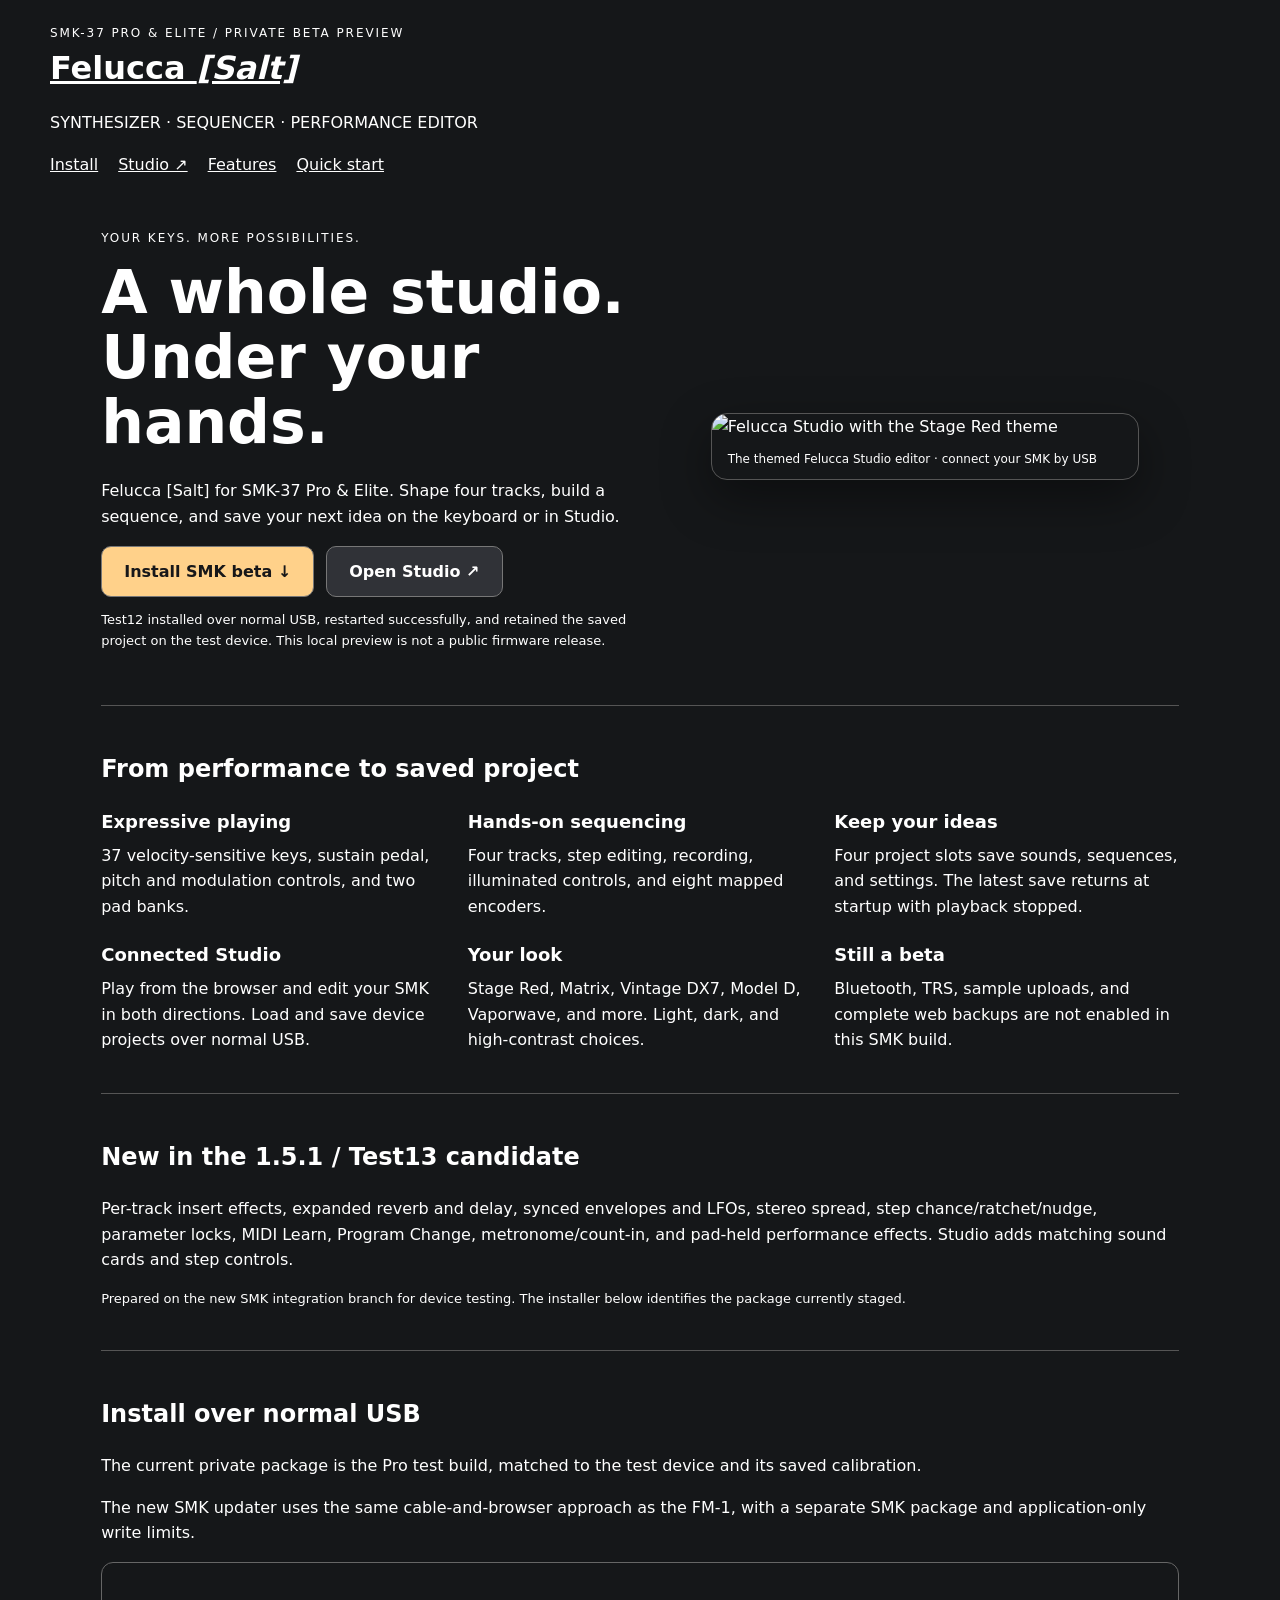
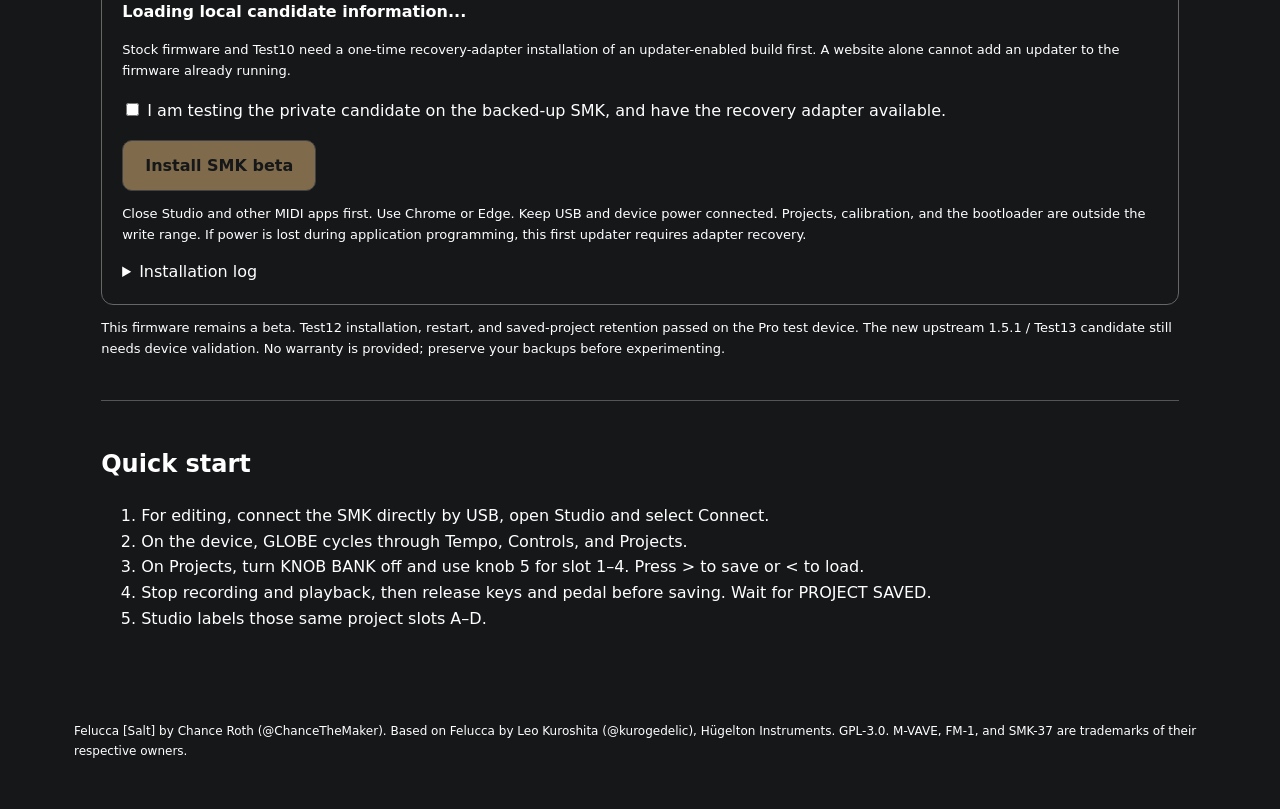
==== commit 8e949c46: "Integrate Felucca 1.5.1 into SMK-37 Test13 Import upstream a4d7ca2 from the prior 1.0.1 source basel" ====
--- a/web/index.html
+++ b/web/index.html
@@ -11,9 +11,9 @@
 .smk-screen{border:1px solid var(--line,#555);border-radius:16px;overflow:hidden;box-shadow:0 18px 50px #0006}.smk-screen img{display:block;width:100%;height:auto}.smk-screen figcaption{padding:10px 16px;font-size:12px}.section{margin-top:40px;padding-top:24px;border-top:1px solid var(--line,#555)}.feature-grid{display:grid;grid-template-columns:repeat(3,1fr);gap:22px}.feature-grid h3{font-size:18px;margin:0 0 6px}.feature-grid p{margin:0}.small{font-size:13px}.status-box{padding:20px;border:1px solid var(--line,#666);border-radius:12px}#status{font-weight:600}#log{max-height:240px;overflow:auto;white-space:pre-wrap;font-size:12px}button:disabled{opacity:.45;cursor:not-allowed}label{display:block;margin:16px 0}footer{font-size:12px;padding:24px}a:focus-visible,button:focus-visible{outline:3px solid currentColor;outline-offset:4px}
 @media(max-width:740px){main{padding:10px}.smk-hero,.feature-grid{grid-template-columns:1fr}.masthead nav{flex-wrap:wrap}.smk-screen{margin:0}}
 </style></head><body class="installer-page"><main id="page-top">
-<header class="masthead"><div class="brand-row"><div><div class="eyebrow">SMK-37 Pro / Private beta preview</div><h1><a class="brand-home" href="/">Felucca <em>[Salt]</em></a></h1><p class="tagline">SYNTHESIZER &middot; SEQUENCER &middot; PERFORMANCE EDITOR</p></div><nav class="site-nav" aria-label="Main navigation"><a href="#install">Install</a><a href="editor.html">Studio &#8599;</a><a href="#features">Features</a><a href="#guide">Quick start</a></nav><div class="brand-links"></div></div><div data-appearance class="appearance" aria-label="Website appearance"></div></header>
-<div class="install-console"><section class="smk-hero"><div><div class="eyebrow">Your keys. More possibilities.</div><h2>A whole studio.<br>Under your hands.</h2><p>Play Felucca on the SMK-37 Pro. Shape four tracks, build a sequence, and save your next idea on the keyboard or in Studio.</p><div class="hero-actions"><a class="primary" href="#install">Install SMK beta &#8595;</a><a class="hero-link" href="editor.html">Open Studio &#8599;</a></div><p class="small">Test12 installed over normal USB, restarted successfully, and retained the saved project on the test device. This local preview is not a public firmware release.</p></div><figure class="smk-screen"><img src="screenshots/previews/stage-dark.jpg" alt="Felucca Studio with the Stage Red theme"><figcaption>The themed Felucca Studio editor &middot; connect your SMK by USB</figcaption></figure></section>
+<header class="masthead"><div class="brand-row"><div><div class="eyebrow">SMK-37 Pro &amp; Elite / Private beta preview</div><h1><a class="brand-home" href="/">Felucca <em>[Salt]</em></a></h1><p class="tagline">SYNTHESIZER &middot; SEQUENCER &middot; PERFORMANCE EDITOR</p></div><nav class="site-nav" aria-label="Main navigation"><a href="#install">Install</a><a href="editor.html">Studio &#8599;</a><a href="#features">Features</a><a href="#guide">Quick start</a></nav><div class="brand-links"></div></div><div data-appearance class="appearance" aria-label="Website appearance"></div></header>
+<div class="install-console"><section class="smk-hero"><div><div class="eyebrow">Your keys. More possibilities.</div><h2>A whole studio.<br>Under your hands.</h2><p>Felucca [Salt] for SMK-37 Pro &amp; Elite. Shape four tracks, build a sequence, and save your next idea on the keyboard or in Studio.</p><div class="hero-actions"><a class="primary" href="#install">Install SMK beta &#8595;</a><a class="hero-link" href="editor.html">Open Studio &#8599;</a></div><p class="small">Test12 installed over normal USB, restarted successfully, and retained the saved project on the test device. This local preview is not a public firmware release.</p></div><figure class="smk-screen"><img src="screenshots/previews/stage-dark.jpg" alt="Felucca Studio with the Stage Red theme"><figcaption>The themed Felucca Studio editor &middot; connect your SMK by USB</figcaption></figure></section>
 <section class="section" id="features"><h2>From performance to saved project</h2><div class="feature-grid"><article><h3>Expressive playing</h3><p>37 velocity-sensitive keys, sustain pedal, pitch and modulation controls, and two pad banks.</p></article><article><h3>Hands-on sequencing</h3><p>Four tracks, step editing, recording, illuminated controls, and eight mapped encoders.</p></article><article><h3>Keep your ideas</h3><p>Four project slots save sounds, sequences, and settings. The latest save returns at startup with playback stopped.</p></article><article><h3>Connected Studio</h3><p>Play from the browser and edit your SMK in both directions. Load and save device projects over normal USB.</p></article><article><h3>Your look</h3><p>Stage Red, Matrix, Vintage DX7, Model D, Vaporwave, and more. Light, dark, and high-contrast choices.</p></article><article><h3>Still a beta</h3><p>Bluetooth, TRS, sample uploads, and complete web backups are not enabled in this SMK build.</p></article></div></section>
-<section class="section" id="install"><h2>Install over normal USB</h2><p>The new SMK updater uses the same cable-and-browser approach as the FM-1, with a separate SMK package and application-only write limits.</p><div class="status-box"><p id="status" role="status">Loading local candidate information...</p><p class="small">Stock firmware and Test10 need a one-time recovery-adapter installation of an updater-enabled build first. A website alone cannot add an updater to the firmware already running.</p><label><input type="checkbox" id="ack"> I am testing the private candidate on the backed-up SMK, and have the recovery adapter available.</label><button class="primary" id="install-button" disabled>Install SMK beta</button><p class="small">Close Studio and other MIDI apps first. Use Chrome or Edge. Keep USB and device power connected. Projects, calibration, and the bootloader are outside the write range. If power is lost during application programming, this first updater requires adapter recovery.</p><details><summary>Installation log</summary><pre id="log" aria-live="polite"></pre></details></div><p class="small">Although tested on device, this firmware remains a beta. Test12 installation, restart, and saved-project retention have passed on the test device. No warranty is provided; preserve your backups before experimenting.</p></section>
+<section class="section" id="upstream"><h2>New in the 1.5.1 / Test13 candidate</h2><p>Per-track insert effects, expanded reverb and delay, synced envelopes and LFOs, stereo spread, step chance/ratchet/nudge, parameter locks, MIDI Learn, Program Change, metronome/count-in, and pad-held performance effects. Studio adds matching sound cards and step controls.</p><p class="small">Prepared on the new SMK integration branch for device testing. The installer below identifies the package currently staged.</p></section><section class="section" id="install"><h2>Install over normal USB</h2><p>The current private package is the Pro test build, matched to the test device and its saved calibration.</p><p>The new SMK updater uses the same cable-and-browser approach as the FM-1, with a separate SMK package and application-only write limits.</p><div class="status-box"><p id="status" role="status">Loading local candidate information...</p><p class="small">Stock firmware and Test10 need a one-time recovery-adapter installation of an updater-enabled build first. A website alone cannot add an updater to the firmware already running.</p><label><input type="checkbox" id="ack"> I am testing the private candidate on the backed-up SMK, and have the recovery adapter available.</label><button class="primary" id="install-button" disabled>Install SMK beta</button><p class="small">Close Studio and other MIDI apps first. Use Chrome or Edge. Keep USB and device power connected. Projects, calibration, and the bootloader are outside the write range. If power is lost during application programming, this first updater requires adapter recovery.</p><details><summary>Installation log</summary><pre id="log" aria-live="polite"></pre></details></div><p class="small">This firmware remains a beta. Test12 installation, restart, and saved-project retention passed on the Pro test device. The new upstream 1.5.1 / Test13 candidate still needs device validation. No warranty is provided; preserve your backups before experimenting.</p></section>
 <section class="section" id="guide"><h2>Quick start</h2><ol><li>For editing, connect the SMK directly by USB, open Studio and select Connect.</li><li>On the device, GLOBE cycles through Tempo, Controls, and Projects.</li><li>On Projects, turn KNOB BANK off and use knob 5 for slot 1&ndash;4. Press &gt; to save or &lt; to load.</li><li>Stop recording and playback, then release keys and pedal before saving. Wait for PROJECT SAVED.</li><li>Studio labels those same project slots A&ndash;D.</li></ol></section></div>
 <footer>Felucca [Salt] by Chance Roth (@ChanceTheMaker). Based on Felucca by Leo Kuroshita (@kurogedelic), H&uuml;gelton Instruments. GPL-3.0. M-VAVE, FM-1, and SMK-37 are trademarks of their respective owners.</footer></main><script type="module" src="smk37-installer.js"></script></body></html>
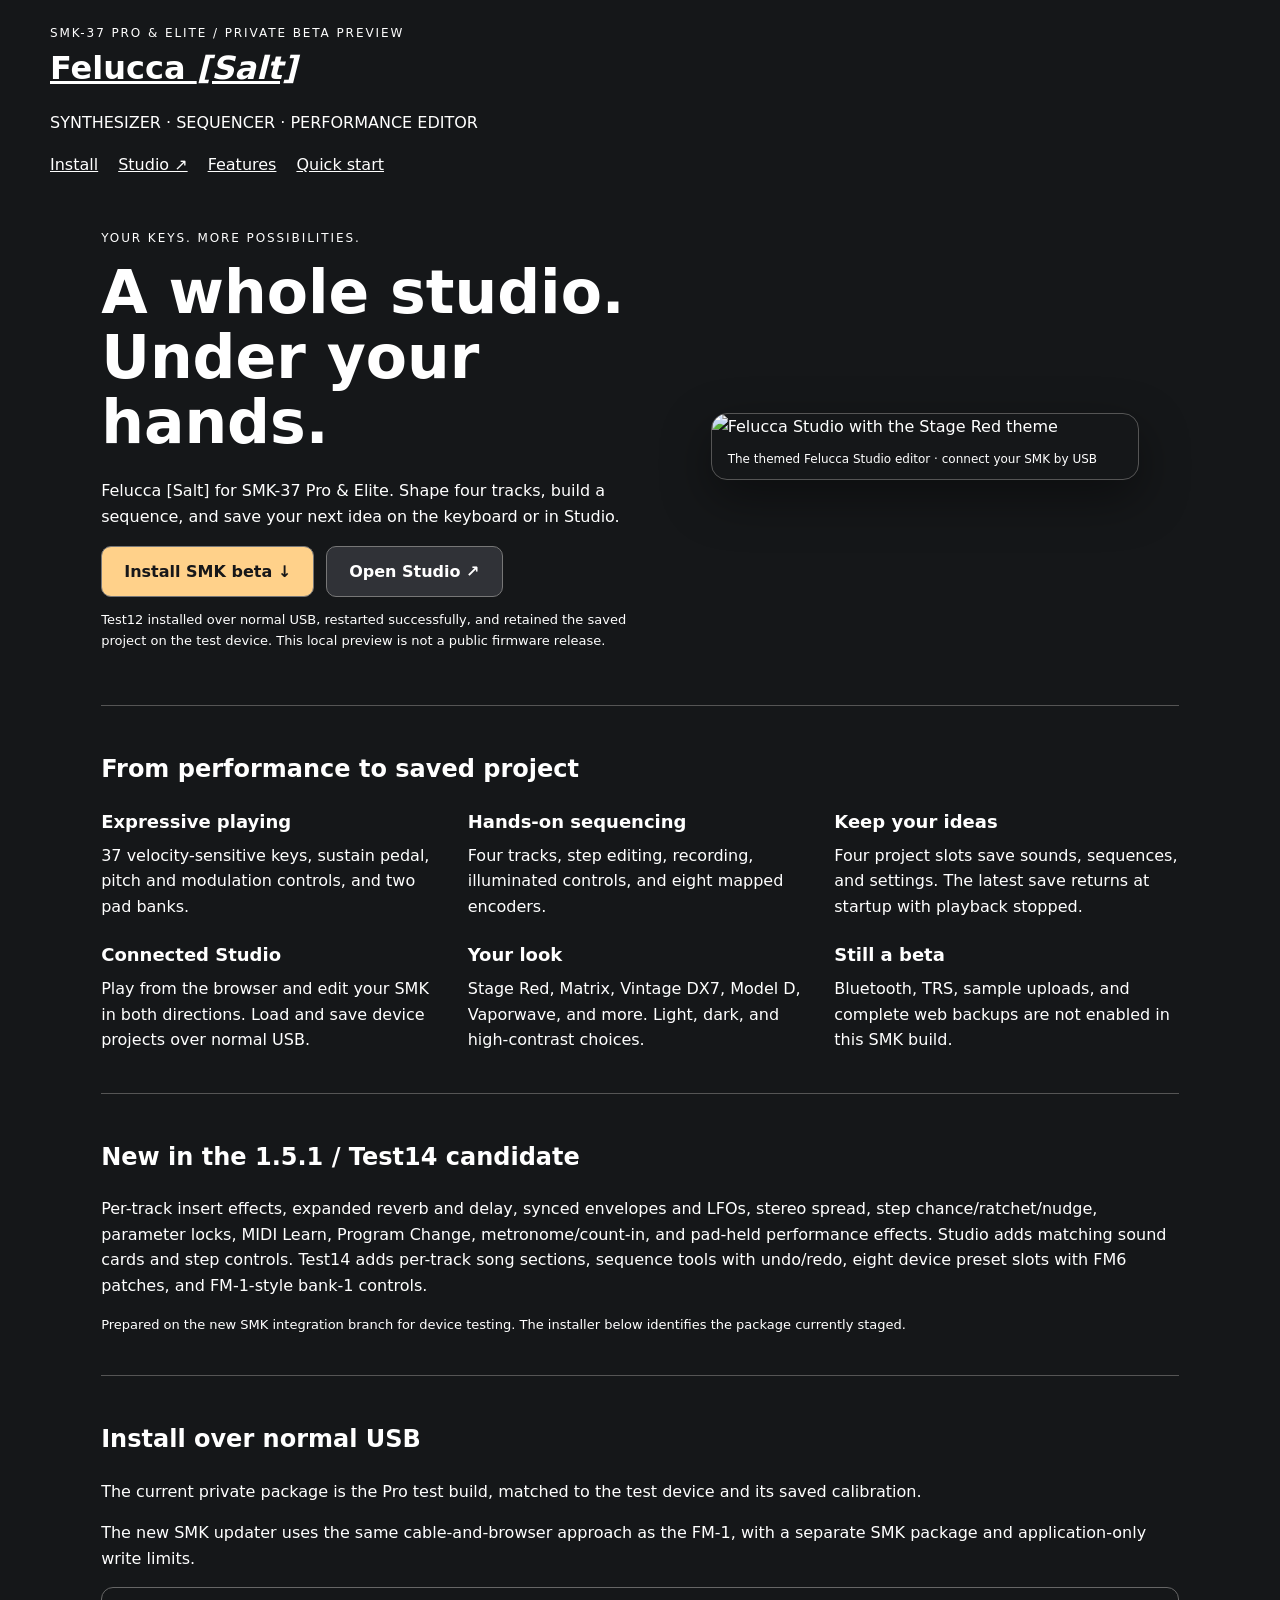
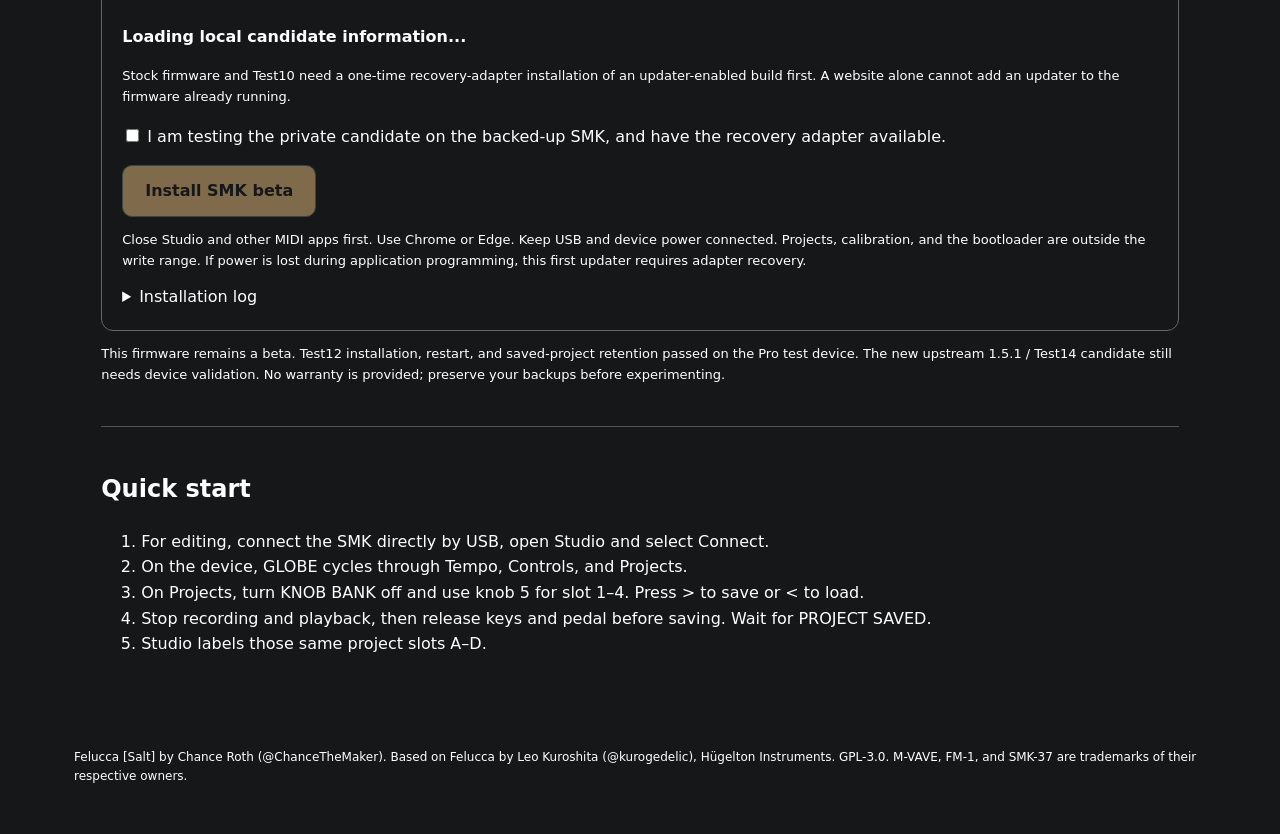
==== commit 0edc2a09: "Add SMK Test14 song chains, preset storage and FM-1-style controls" ====
--- a/web/index.html
+++ b/web/index.html
@@ -14,6 +14,6 @@
 <header class="masthead"><div class="brand-row"><div><div class="eyebrow">SMK-37 Pro &amp; Elite / Private beta preview</div><h1><a class="brand-home" href="/">Felucca <em>[Salt]</em></a></h1><p class="tagline">SYNTHESIZER &middot; SEQUENCER &middot; PERFORMANCE EDITOR</p></div><nav class="site-nav" aria-label="Main navigation"><a href="#install">Install</a><a href="editor.html">Studio &#8599;</a><a href="#features">Features</a><a href="#guide">Quick start</a></nav><div class="brand-links"></div></div><div data-appearance class="appearance" aria-label="Website appearance"></div></header>
 <div class="install-console"><section class="smk-hero"><div><div class="eyebrow">Your keys. More possibilities.</div><h2>A whole studio.<br>Under your hands.</h2><p>Felucca [Salt] for SMK-37 Pro &amp; Elite. Shape four tracks, build a sequence, and save your next idea on the keyboard or in Studio.</p><div class="hero-actions"><a class="primary" href="#install">Install SMK beta &#8595;</a><a class="hero-link" href="editor.html">Open Studio &#8599;</a></div><p class="small">Test12 installed over normal USB, restarted successfully, and retained the saved project on the test device. This local preview is not a public firmware release.</p></div><figure class="smk-screen"><img src="screenshots/previews/stage-dark.jpg" alt="Felucca Studio with the Stage Red theme"><figcaption>The themed Felucca Studio editor &middot; connect your SMK by USB</figcaption></figure></section>
 <section class="section" id="features"><h2>From performance to saved project</h2><div class="feature-grid"><article><h3>Expressive playing</h3><p>37 velocity-sensitive keys, sustain pedal, pitch and modulation controls, and two pad banks.</p></article><article><h3>Hands-on sequencing</h3><p>Four tracks, step editing, recording, illuminated controls, and eight mapped encoders.</p></article><article><h3>Keep your ideas</h3><p>Four project slots save sounds, sequences, and settings. The latest save returns at startup with playback stopped.</p></article><article><h3>Connected Studio</h3><p>Play from the browser and edit your SMK in both directions. Load and save device projects over normal USB.</p></article><article><h3>Your look</h3><p>Stage Red, Matrix, Vintage DX7, Model D, Vaporwave, and more. Light, dark, and high-contrast choices.</p></article><article><h3>Still a beta</h3><p>Bluetooth, TRS, sample uploads, and complete web backups are not enabled in this SMK build.</p></article></div></section>
-<section class="section" id="upstream"><h2>New in the 1.5.1 / Test13 candidate</h2><p>Per-track insert effects, expanded reverb and delay, synced envelopes and LFOs, stereo spread, step chance/ratchet/nudge, parameter locks, MIDI Learn, Program Change, metronome/count-in, and pad-held performance effects. Studio adds matching sound cards and step controls.</p><p class="small">Prepared on the new SMK integration branch for device testing. The installer below identifies the package currently staged.</p></section><section class="section" id="install"><h2>Install over normal USB</h2><p>The current private package is the Pro test build, matched to the test device and its saved calibration.</p><p>The new SMK updater uses the same cable-and-browser approach as the FM-1, with a separate SMK package and application-only write limits.</p><div class="status-box"><p id="status" role="status">Loading local candidate information...</p><p class="small">Stock firmware and Test10 need a one-time recovery-adapter installation of an updater-enabled build first. A website alone cannot add an updater to the firmware already running.</p><label><input type="checkbox" id="ack"> I am testing the private candidate on the backed-up SMK, and have the recovery adapter available.</label><button class="primary" id="install-button" disabled>Install SMK beta</button><p class="small">Close Studio and other MIDI apps first. Use Chrome or Edge. Keep USB and device power connected. Projects, calibration, and the bootloader are outside the write range. If power is lost during application programming, this first updater requires adapter recovery.</p><details><summary>Installation log</summary><pre id="log" aria-live="polite"></pre></details></div><p class="small">This firmware remains a beta. Test12 installation, restart, and saved-project retention passed on the Pro test device. The new upstream 1.5.1 / Test13 candidate still needs device validation. No warranty is provided; preserve your backups before experimenting.</p></section>
+<section class="section" id="upstream"><h2>New in the 1.5.1 / Test14 candidate</h2><p>Per-track insert effects, expanded reverb and delay, synced envelopes and LFOs, stereo spread, step chance/ratchet/nudge, parameter locks, MIDI Learn, Program Change, metronome/count-in, and pad-held performance effects. Studio adds matching sound cards and step controls. Test14 adds per-track song sections, sequence tools with undo/redo, eight device preset slots with FM6 patches, and FM-1-style bank-1 controls.</p><p class="small">Prepared on the new SMK integration branch for device testing. The installer below identifies the package currently staged.</p></section><section class="section" id="install"><h2>Install over normal USB</h2><p>The current private package is the Pro test build, matched to the test device and its saved calibration.</p><p>The new SMK updater uses the same cable-and-browser approach as the FM-1, with a separate SMK package and application-only write limits.</p><div class="status-box"><p id="status" role="status">Loading local candidate information...</p><p class="small">Stock firmware and Test10 need a one-time recovery-adapter installation of an updater-enabled build first. A website alone cannot add an updater to the firmware already running.</p><label><input type="checkbox" id="ack"> I am testing the private candidate on the backed-up SMK, and have the recovery adapter available.</label><button class="primary" id="install-button" disabled>Install SMK beta</button><p class="small">Close Studio and other MIDI apps first. Use Chrome or Edge. Keep USB and device power connected. Projects, calibration, and the bootloader are outside the write range. If power is lost during application programming, this first updater requires adapter recovery.</p><details><summary>Installation log</summary><pre id="log" aria-live="polite"></pre></details></div><p class="small">This firmware remains a beta. Test12 installation, restart, and saved-project retention passed on the Pro test device. The new upstream 1.5.1 / Test14 candidate still needs device validation. No warranty is provided; preserve your backups before experimenting.</p></section>
 <section class="section" id="guide"><h2>Quick start</h2><ol><li>For editing, connect the SMK directly by USB, open Studio and select Connect.</li><li>On the device, GLOBE cycles through Tempo, Controls, and Projects.</li><li>On Projects, turn KNOB BANK off and use knob 5 for slot 1&ndash;4. Press &gt; to save or &lt; to load.</li><li>Stop recording and playback, then release keys and pedal before saving. Wait for PROJECT SAVED.</li><li>Studio labels those same project slots A&ndash;D.</li></ol></section></div>
 <footer>Felucca [Salt] by Chance Roth (@ChanceTheMaker). Based on Felucca by Leo Kuroshita (@kurogedelic), H&uuml;gelton Instruments. GPL-3.0. M-VAVE, FM-1, and SMK-37 are trademarks of their respective owners.</footer></main><script type="module" src="smk37-installer.js"></script></body></html>
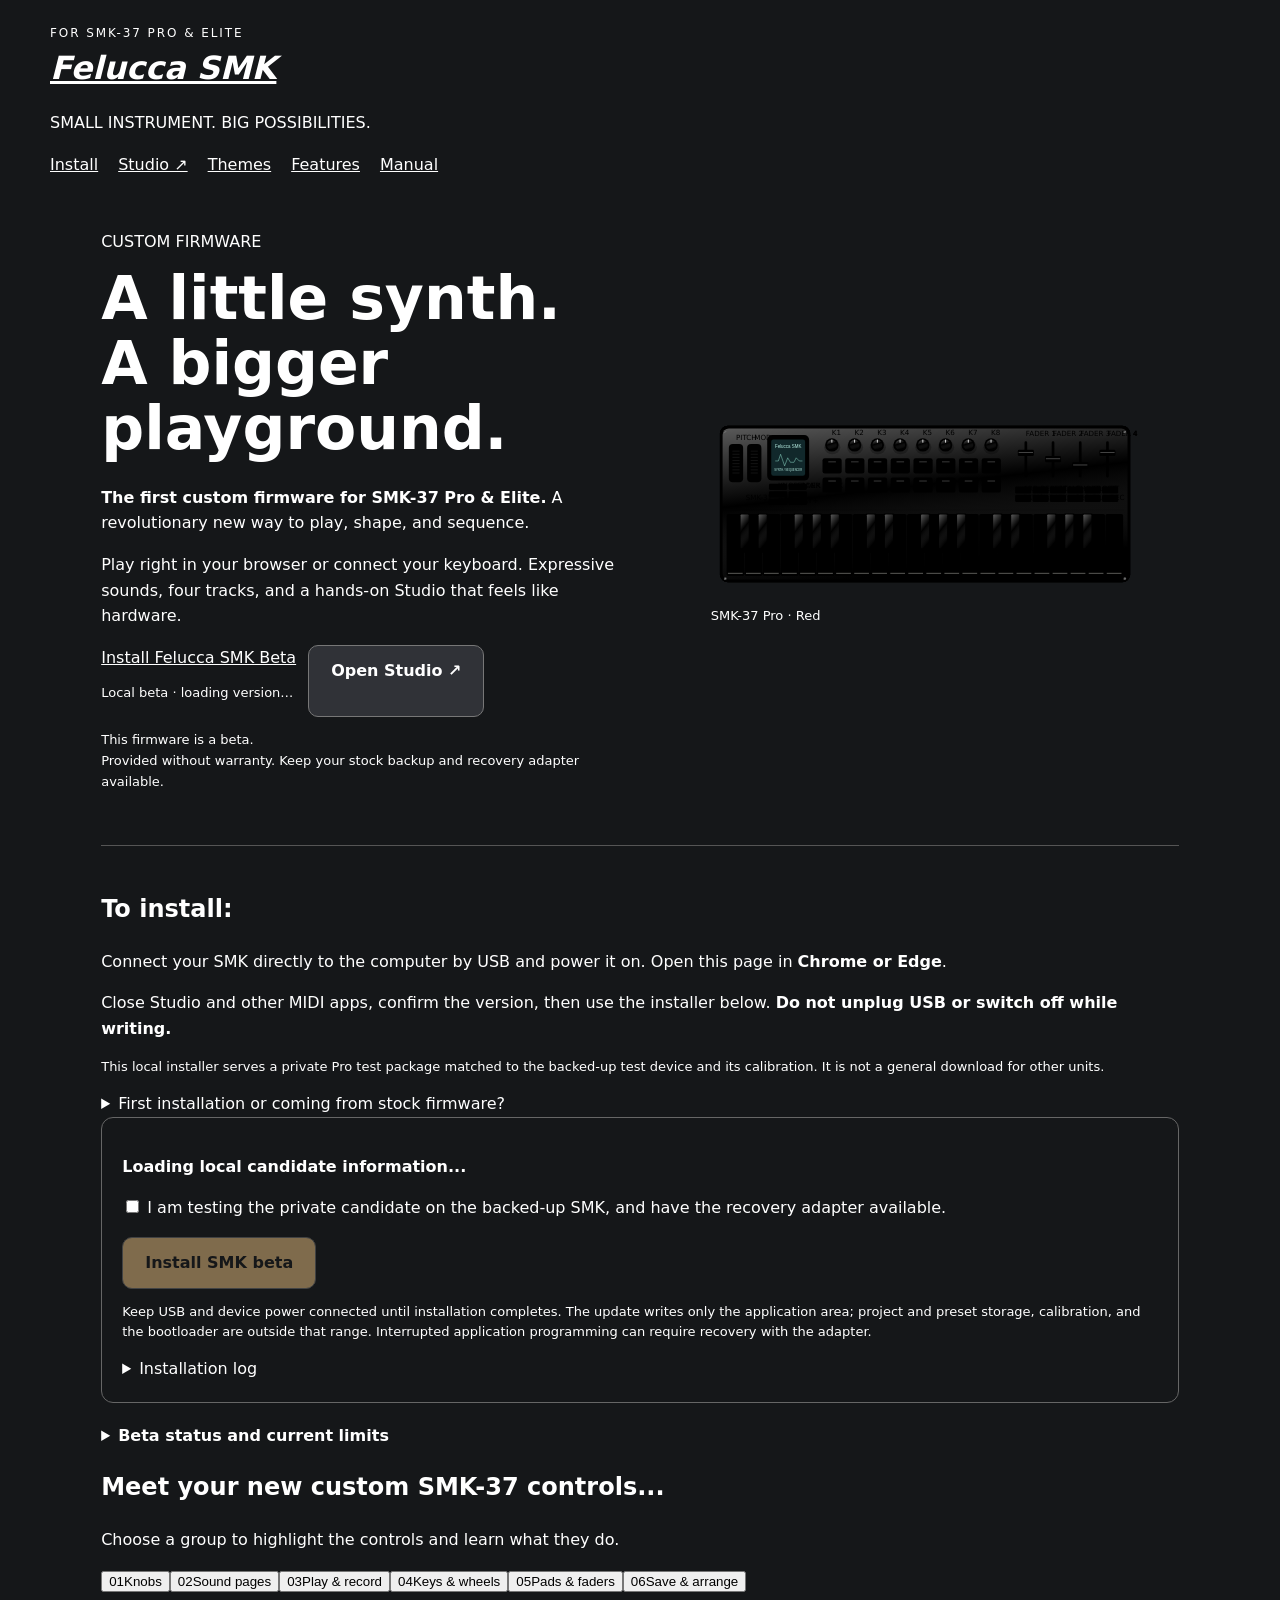
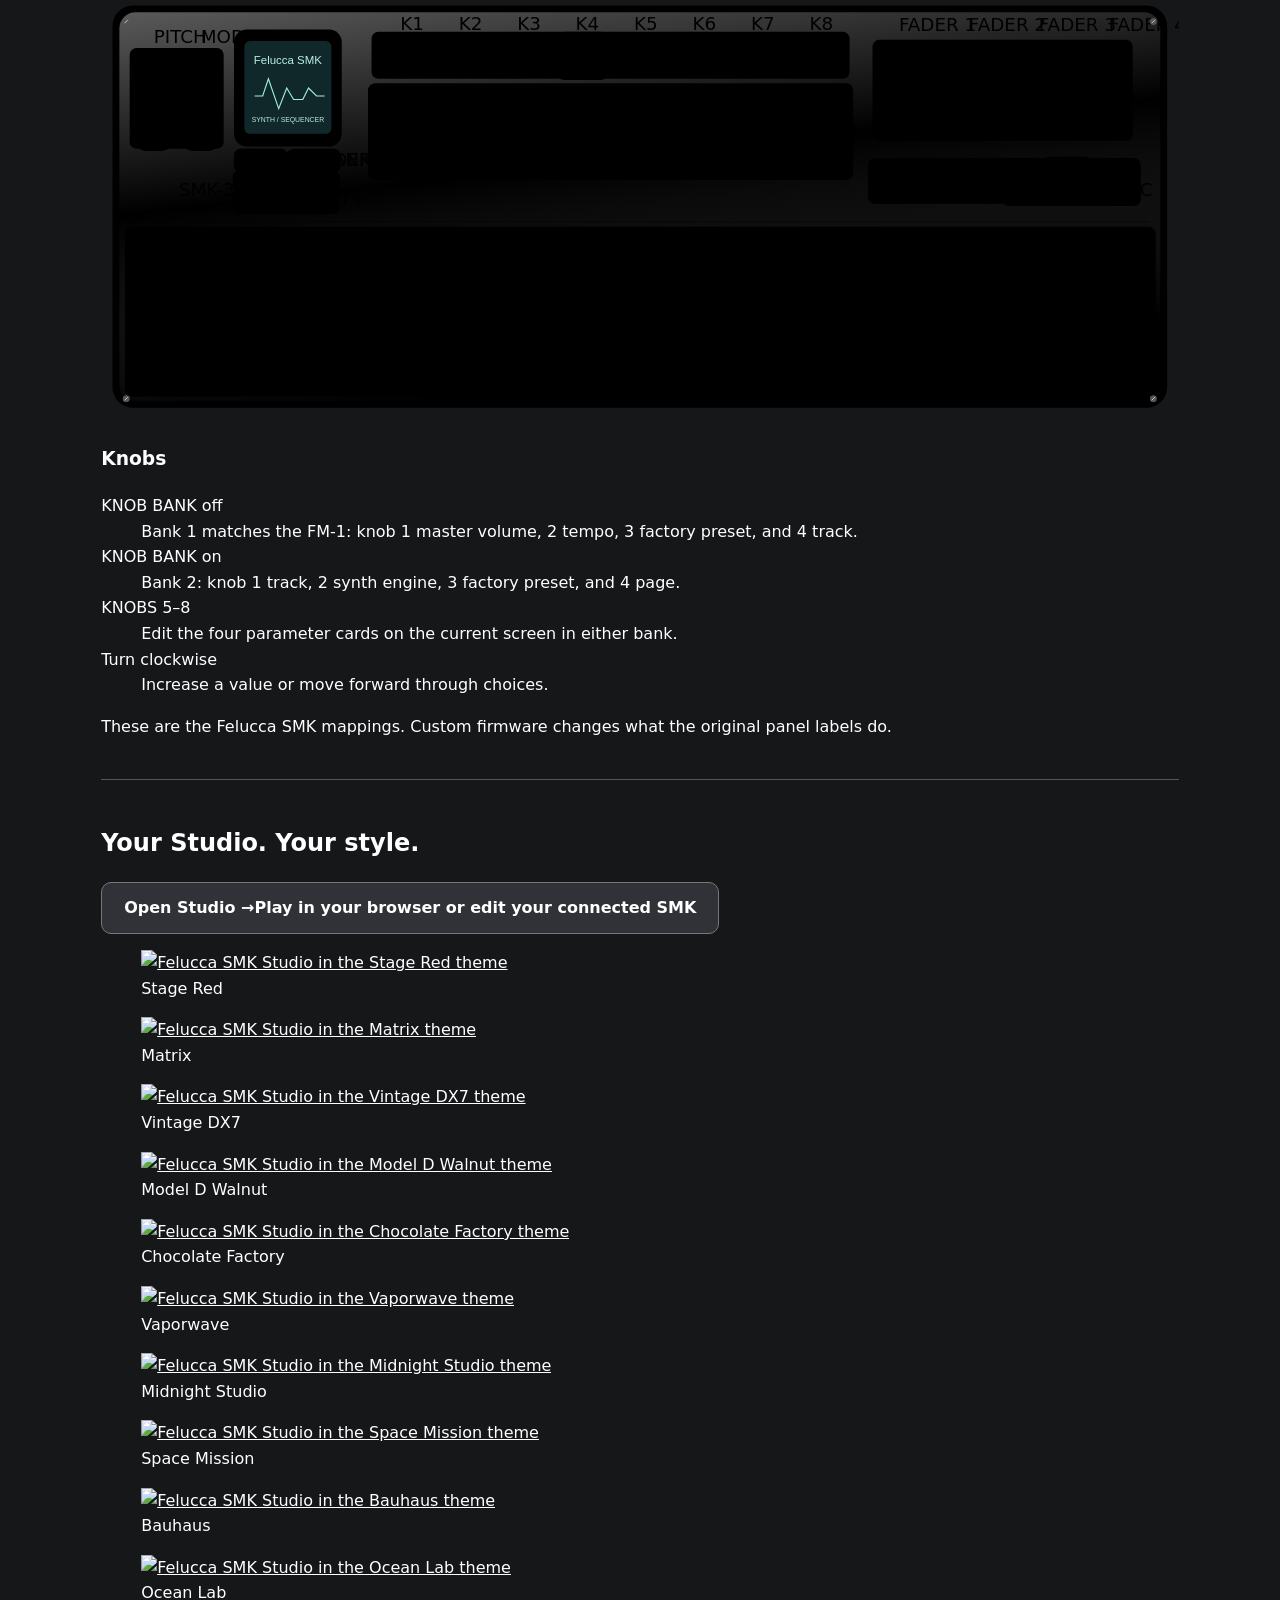
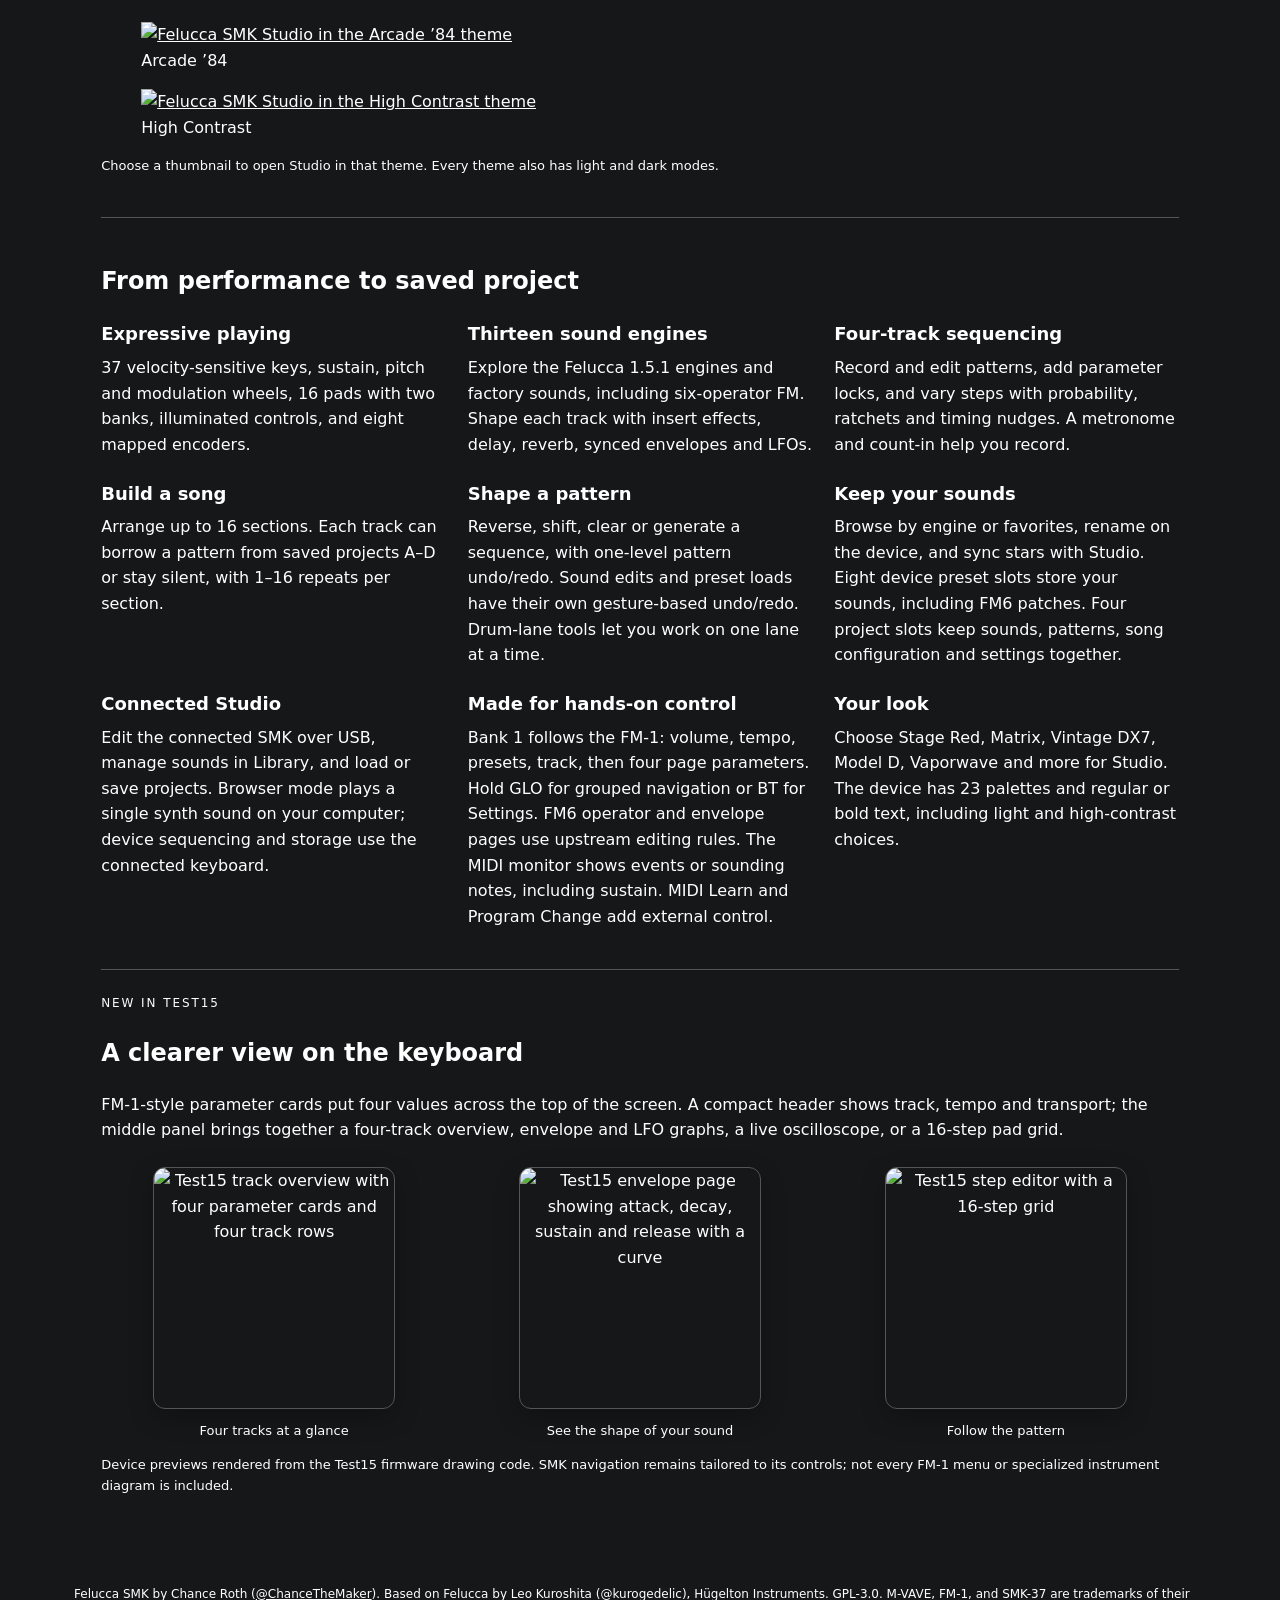
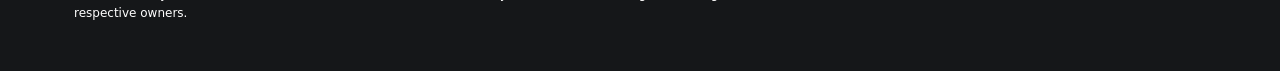
==== commit 4831471d: "Advance Felucca SMK through Test21 with UI parity, sample storage and TRS output Integrate navigatio" ====
--- a/web/index.html
+++ b/web/index.html
@@ -1,19 +1,90 @@
 <!doctype html>
 <!-- SPDX-License-Identifier: GPL-3.0-only -->
 <html lang="en"><head><meta charset="utf-8"><meta name="viewport" content="width=device-width,initial-scale=1">
-<base href="/"><title>Felucca [Salt] &mdash; SMK-37</title>
-<link rel="stylesheet" href="skin.css"><link rel="stylesheet" href="interface.css"><link rel="stylesheet" href="fonts.css">
+<base href="/"><title data-i18n="ui.smkInstallerTitle">Felucca SMK — Installer</title>
+<link rel="stylesheet" href="skin.css"><link rel="stylesheet" href="interface.css"><link rel="stylesheet" href="fonts.css?v=smk2">
 <script src="locales.js"></script><script src="i18n.js"></script><script src="skin.js"></script>
+<link rel="stylesheet" href="smk37-landing.css">
+<script defer src="studio-preview.js"></script><script defer src="smk37-landing.js"></script><script defer src="panel-guide.js"></script>
 <style>
 body{margin:0;font:16px/1.6 system-ui;background:var(--bg,#151719);color:var(--fg,#fff)}
 main{max-width:1180px;margin:auto;padding:24px}a{color:inherit}:root[data-skin] .masthead{max-width:100%;box-sizing:border-box;margin-left:0;margin-right:0}.masthead h1{margin:0}.masthead nav{display:flex;gap:20px;align-items:center}
 .install-console{padding:clamp(20px,4vw,52px)}.smk-hero{display:grid;grid-template-columns:1.05fr 1fr;gap:36px;align-items:center}.smk-hero h2{font-size:clamp(34px,5vw,60px);line-height:1.08;margin:12px 0 24px}.eyebrow{letter-spacing:.16em;text-transform:uppercase;font-size:12px}.hero-actions{display:flex;gap:12px;flex-wrap:wrap}.hero-link,.primary{display:inline-block;padding:12px 22px;border-radius:10px;font:inherit;font-weight:700;text-decoration:none;border:1px solid var(--line,#777);cursor:pointer}.primary{background:var(--accent,#ffd18a);color:var(--ink,#171719)}.hero-link{background:var(--panel,#303237);color:var(--fg,#fff)}
 .smk-screen{border:1px solid var(--line,#555);border-radius:16px;overflow:hidden;box-shadow:0 18px 50px #0006}.smk-screen img{display:block;width:100%;height:auto}.smk-screen figcaption{padding:10px 16px;font-size:12px}.section{margin-top:40px;padding-top:24px;border-top:1px solid var(--line,#555)}.feature-grid{display:grid;grid-template-columns:repeat(3,1fr);gap:22px}.feature-grid h3{font-size:18px;margin:0 0 6px}.feature-grid p{margin:0}.small{font-size:13px}.status-box{padding:20px;border:1px solid var(--line,#666);border-radius:12px}#status{font-weight:600}#log{max-height:240px;overflow:auto;white-space:pre-wrap;font-size:12px}button:disabled{opacity:.45;cursor:not-allowed}label{display:block;margin:16px 0}footer{font-size:12px;padding:24px}a:focus-visible,button:focus-visible{outline:3px solid currentColor;outline-offset:4px}
+.device-gallery{display:grid;grid-template-columns:repeat(3,minmax(0,1fr));gap:20px;margin-top:24px}.device-gallery figure{margin:0;text-align:center}.device-gallery img{display:block;width:100%;max-width:240px;height:auto;margin:0 auto;border-radius:12px;border:1px solid var(--line,#555);box-shadow:0 8px 24px #0004}.device-gallery figcaption{font-size:13px;padding-top:12px}.install-paths{display:grid;grid-template-columns:repeat(2,minmax(0,1fr));gap:24px;margin:24px 0}.install-paths h3{margin:0}.beta-notes{margin-top:20px}.beta-notes summary{cursor:pointer;font-weight:700}.control-table{overflow-x:auto}.control-table table{width:100%;border-collapse:collapse;font-size:14px}.control-table th,.control-table td{text-align:left;padding:12px;border-bottom:1px solid var(--line,#555)}.quick-actions{margin-top:24px}
+@media(max-width:740px){.device-gallery,.install-paths{grid-template-columns:1fr}.device-gallery{gap:28px}.smk-hero>*,.feature-grid>*{min-width:0}.control-table th,.control-table td{padding:8px;font-size:12px}}
 @media(max-width:740px){main{padding:10px}.smk-hero,.feature-grid{grid-template-columns:1fr}.masthead nav{flex-wrap:wrap}.smk-screen{margin:0}}
-</style></head><body class="installer-page"><main id="page-top">
-<header class="masthead"><div class="brand-row"><div><div class="eyebrow">SMK-37 Pro &amp; Elite / Private beta preview</div><h1><a class="brand-home" href="/">Felucca <em>[Salt]</em></a></h1><p class="tagline">SYNTHESIZER &middot; SEQUENCER &middot; PERFORMANCE EDITOR</p></div><nav class="site-nav" aria-label="Main navigation"><a href="#install">Install</a><a href="editor.html">Studio &#8599;</a><a href="#features">Features</a><a href="#guide">Quick start</a></nav><div class="brand-links"></div></div><div data-appearance class="appearance" aria-label="Website appearance"></div></header>
-<div class="install-console"><section class="smk-hero"><div><div class="eyebrow">Your keys. More possibilities.</div><h2>A whole studio.<br>Under your hands.</h2><p>Felucca [Salt] for SMK-37 Pro &amp; Elite. Shape four tracks, build a sequence, and save your next idea on the keyboard or in Studio.</p><div class="hero-actions"><a class="primary" href="#install">Install SMK beta &#8595;</a><a class="hero-link" href="editor.html">Open Studio &#8599;</a></div><p class="small">Test12 installed over normal USB, restarted successfully, and retained the saved project on the test device. This local preview is not a public firmware release.</p></div><figure class="smk-screen"><img src="screenshots/previews/stage-dark.jpg" alt="Felucca Studio with the Stage Red theme"><figcaption>The themed Felucca Studio editor &middot; connect your SMK by USB</figcaption></figure></section>
-<section class="section" id="features"><h2>From performance to saved project</h2><div class="feature-grid"><article><h3>Expressive playing</h3><p>37 velocity-sensitive keys, sustain pedal, pitch and modulation controls, and two pad banks.</p></article><article><h3>Hands-on sequencing</h3><p>Four tracks, step editing, recording, illuminated controls, and eight mapped encoders.</p></article><article><h3>Keep your ideas</h3><p>Four project slots save sounds, sequences, and settings. The latest save returns at startup with playback stopped.</p></article><article><h3>Connected Studio</h3><p>Play from the browser and edit your SMK in both directions. Load and save device projects over normal USB.</p></article><article><h3>Your look</h3><p>Stage Red, Matrix, Vintage DX7, Model D, Vaporwave, and more. Light, dark, and high-contrast choices.</p></article><article><h3>Still a beta</h3><p>Bluetooth, TRS, sample uploads, and complete web backups are not enabled in this SMK build.</p></article></div></section>
-<section class="section" id="upstream"><h2>New in the 1.5.1 / Test14 candidate</h2><p>Per-track insert effects, expanded reverb and delay, synced envelopes and LFOs, stereo spread, step chance/ratchet/nudge, parameter locks, MIDI Learn, Program Change, metronome/count-in, and pad-held performance effects. Studio adds matching sound cards and step controls. Test14 adds per-track song sections, sequence tools with undo/redo, eight device preset slots with FM6 patches, and FM-1-style bank-1 controls.</p><p class="small">Prepared on the new SMK integration branch for device testing. The installer below identifies the package currently staged.</p></section><section class="section" id="install"><h2>Install over normal USB</h2><p>The current private package is the Pro test build, matched to the test device and its saved calibration.</p><p>The new SMK updater uses the same cable-and-browser approach as the FM-1, with a separate SMK package and application-only write limits.</p><div class="status-box"><p id="status" role="status">Loading local candidate information...</p><p class="small">Stock firmware and Test10 need a one-time recovery-adapter installation of an updater-enabled build first. A website alone cannot add an updater to the firmware already running.</p><label><input type="checkbox" id="ack"> I am testing the private candidate on the backed-up SMK, and have the recovery adapter available.</label><button class="primary" id="install-button" disabled>Install SMK beta</button><p class="small">Close Studio and other MIDI apps first. Use Chrome or Edge. Keep USB and device power connected. Projects, calibration, and the bootloader are outside the write range. If power is lost during application programming, this first updater requires adapter recovery.</p><details><summary>Installation log</summary><pre id="log" aria-live="polite"></pre></details></div><p class="small">This firmware remains a beta. Test12 installation, restart, and saved-project retention passed on the Pro test device. The new upstream 1.5.1 / Test14 candidate still needs device validation. No warranty is provided; preserve your backups before experimenting.</p></section>
-<section class="section" id="guide"><h2>Quick start</h2><ol><li>For editing, connect the SMK directly by USB, open Studio and select Connect.</li><li>On the device, GLOBE cycles through Tempo, Controls, and Projects.</li><li>On Projects, turn KNOB BANK off and use knob 5 for slot 1&ndash;4. Press &gt; to save or &lt; to load.</li><li>Stop recording and playback, then release keys and pedal before saving. Wait for PROJECT SAVED.</li><li>Studio labels those same project slots A&ndash;D.</li></ol></section></div>
-<footer>Felucca [Salt] by Chance Roth (@ChanceTheMaker). Based on Felucca by Leo Kuroshita (@kurogedelic), H&uuml;gelton Instruments. GPL-3.0. M-VAVE, FM-1, and SMK-37 are trademarks of their respective owners.</footer></main><script type="module" src="smk37-installer.js"></script></body></html>
+</style></head><body class="installer-page" data-studio-preview-path="screenshots/smk/themes/{skin}-{mode}.webp"><main id="page-top">
+<header class="masthead"><div class="brand-row"><div><div class="eyebrow" data-i18n="site.smk_supported_models">For SMK-37 Pro &amp; Elite</div><h1><a class="brand-home" href="/"><em>Felucca SMK</em></a></h1><p class="tagline" data-i18n="site.small_instrument_big_possibilities">SMALL INSTRUMENT. BIG POSSIBILITIES.</p></div><nav class="site-nav" aria-label="Main navigation"><a href="#install">Install</a><a href="editor.html">Studio &#8599;</a><a href="#themes">Themes</a><a href="#features">Features</a><a href="#guide">Manual</a></nav><div class="brand-links"></div></div><div data-appearance class="appearance" aria-label="Website appearance"></div></header>
+<div class="install-console">
+<section class="smk-hero installer-hero">
+<div><div class="smk-launch-label">CUSTOM FIRMWARE</div><h2>A little synth.<br>A bigger playground.</h2>
+<p class="smk-launch-copy"><strong>The first custom firmware for SMK-37 Pro &amp; Elite.</strong> A revolutionary new way to play, shape, and sequence.</p><p class="smk-launch-detail">Play right in your browser or connect your keyboard. Expressive sounds, four tracks, and a hands-on Studio that feels like hardware.</p>
+<div class="hero-actions"><div class="install-action"><a id="go" href="#install">Install Felucca SMK Beta</a><p id="release" class="small">Local beta · loading version…</p></div><a class="hero-link" data-studio-preview href="editor.html">Open Studio ↗</a></div>
+<p class="smk-beta small">This firmware is a beta.<br>Provided without warranty. Keep your stock backup and recovery adapter available.</p></div>
+<figure class="smk-instrument" data-current-finish="red"><svg viewBox="0 0 960 430" role="img" aria-labelledby="smk-hero-title smk-hero-desc" xmlns="http://www.w3.org/2000/svg">
+<title id="smk-hero-title">SMK-37 Pro Red</title><desc id="smk-hero-desc">37 piano keys, sixteen pads, eight encoders, four faders, pitch and modulation wheels, and a color display.</desc>
+<defs><linearGradient id="smk-sheen" x2=".3" y2="1"><stop stop-color="#fff" stop-opacity=".35"/><stop offset=".48" stop-color="#fff" stop-opacity="0"/><stop offset="1" stop-color="#000" stop-opacity=".24"/></linearGradient><linearGradient id="smk-key" x2="0" y2="1"><stop stop-color="#eee"/><stop offset=".75" stop-color="#fff"/><stop offset="1" stop-color="#d4d6d3"/></linearGradient>
+<g id="smk-hardware"><rect class="smk-chassis" x="20" y="42" width="920" height="351" rx="18"/><rect x="26" y="48" width="908" height="339" rx="14" fill="url(#smk-sheen)"/><rect class="smk-recess" x="40" y="83" width="32" height="86" rx="9"/><rect class="smk-control" x="45" y="91" width="22" height="69" rx="8"/><path d="M48 99h16" stroke="#fff" opacity=".16"/><path d="M48 106h16" stroke="#fff" opacity=".16"/><path d="M48 113h16" stroke="#fff" opacity=".16"/><path d="M48 120h16" stroke="#fff" opacity=".16"/><path d="M48 127h16" stroke="#fff" opacity=".16"/><path d="M48 134h16" stroke="#fff" opacity=".16"/><path d="M48 141h16" stroke="#fff" opacity=".16"/><path d="M48 148h16" stroke="#fff" opacity=".16"/><rect class="smk-recess" x="81" y="83" width="32" height="86" rx="9"/><rect class="smk-control" x="86" y="91" width="22" height="69" rx="8"/><path d="M89 99h16" stroke="#fff" opacity=".16"/><path d="M89 106h16" stroke="#fff" opacity=".16"/><path d="M89 113h16" stroke="#fff" opacity=".16"/><path d="M89 120h16" stroke="#fff" opacity=".16"/><path d="M89 127h16" stroke="#fff" opacity=".16"/><path d="M89 134h16" stroke="#fff" opacity=".16"/><path d="M89 141h16" stroke="#fff" opacity=".16"/><path d="M89 148h16" stroke="#fff" opacity=".16"/><text class="smk-ink" x="56" y="75">PITCH</text><text class="smk-ink" x="97" y="75">MOD</text><rect class="smk-recess" x="126" y="63" width="94" height="102" rx="11"/><rect x="135" y="73" width="76" height="81" rx="5" fill="#11282b"/><g fill="#b8eee3" font-family="Arial,sans-serif" text-anchor="middle"><text x="173" y="93" font-size="10">Felucca SMK</text><path d="M144 121h7l5-15 9 26 7-18 6 10h8l5-10 7 7h7" fill="none" stroke="#9defda"/><text x="173" y="144" font-size="6">SYNTH / SEQUENCER</text></g><rect class="smk-control smk-soft-button" x="130" y="172" width="41" height="14" rx="3"/><text class="smk-control-label" x="150" y="182">KNOB BANK</text><rect class="smk-control smk-soft-button" x="174" y="172" width="41" height="14" rx="3"/><text class="smk-control-label" x="194" y="182">FADER BANK</text><rect class="smk-control smk-soft-button" x="130" y="189" width="41" height="14" rx="3"/><text class="smk-control-label" x="150" y="199">‹</text><rect class="smk-control smk-soft-button" x="174" y="189" width="41" height="14" rx="3"/><text class="smk-control-label" x="194" y="199">›</text><rect class="smk-control smk-soft-button" x="130" y="206" width="41" height="14" rx="3"/><text class="smk-control-label" x="150" y="216">OCT−</text><rect class="smk-control smk-soft-button" x="174" y="206" width="41" height="14" rx="3"/><text class="smk-control-label" x="194" y="216">OCT+</text><text class="smk-ink" x="271" y="63">K1</text><ellipse cx="272" cy="90" rx="18" ry="16" fill="#000" opacity=".25"/><circle class="smk-control" cx="271" cy="85" r="15"/><circle cx="271" cy="85" r="11" fill="url(#smk-sheen)"/><path d="M271 73v7" stroke="#eee" stroke-width="2"/><rect class="smk-pad-edge" x="250" y="115" width="43" height="34" rx="5"/><rect class="smk-pad smk-pad-0" x="253" y="118" width="37" height="28" rx="3"/><path d="M263 123h17" stroke="#fff" opacity=".5"/><rect class="smk-pad-edge" x="250" y="158" width="43" height="34" rx="5"/><rect class="smk-pad smk-pad-1" x="253" y="161" width="37" height="28" rx="3"/><path d="M263 166h17" stroke="#fff" opacity=".5"/><text class="smk-ink" x="322" y="63">K2</text><ellipse cx="323" cy="90" rx="18" ry="16" fill="#000" opacity=".25"/><circle class="smk-control" cx="322" cy="85" r="15"/><circle cx="322" cy="85" r="11" fill="url(#smk-sheen)"/><path d="M322 73v7" stroke="#eee" stroke-width="2"/><rect class="smk-pad-edge" x="301" y="115" width="43" height="34" rx="5"/><rect class="smk-pad smk-pad-0" x="304" y="118" width="37" height="28" rx="3"/><path d="M314 123h17" stroke="#fff" opacity=".5"/><rect class="smk-pad-edge" x="301" y="158" width="43" height="34" rx="5"/><rect class="smk-pad smk-pad-1" x="304" y="161" width="37" height="28" rx="3"/><path d="M314 166h17" stroke="#fff" opacity=".5"/><text class="smk-ink" x="373" y="63">K3</text><ellipse cx="374" cy="90" rx="18" ry="16" fill="#000" opacity=".25"/><circle class="smk-control" cx="373" cy="85" r="15"/><circle cx="373" cy="85" r="11" fill="url(#smk-sheen)"/><path d="M373 73v7" stroke="#eee" stroke-width="2"/><rect class="smk-pad-edge" x="352" y="115" width="43" height="34" rx="5"/><rect class="smk-pad smk-pad-0" x="355" y="118" width="37" height="28" rx="3"/><path d="M365 123h17" stroke="#fff" opacity=".5"/><rect class="smk-pad-edge" x="352" y="158" width="43" height="34" rx="5"/><rect class="smk-pad smk-pad-1" x="355" y="161" width="37" height="28" rx="3"/><path d="M365 166h17" stroke="#fff" opacity=".5"/><text class="smk-ink" x="424" y="63">K4</text><ellipse cx="425" cy="90" rx="18" ry="16" fill="#000" opacity=".25"/><circle class="smk-control" cx="424" cy="85" r="15"/><circle cx="424" cy="85" r="11" fill="url(#smk-sheen)"/><path d="M424 73v7" stroke="#eee" stroke-width="2"/><rect class="smk-pad-edge" x="403" y="115" width="43" height="34" rx="5"/><rect class="smk-pad smk-pad-0" x="406" y="118" width="37" height="28" rx="3"/><path d="M416 123h17" stroke="#fff" opacity=".5"/><rect class="smk-pad-edge" x="403" y="158" width="43" height="34" rx="5"/><rect class="smk-pad smk-pad-1" x="406" y="161" width="37" height="28" rx="3"/><path d="M416 166h17" stroke="#fff" opacity=".5"/><text class="smk-ink" x="475" y="63">K5</text><ellipse cx="476" cy="90" rx="18" ry="16" fill="#000" opacity=".25"/><circle class="smk-control" cx="475" cy="85" r="15"/><circle cx="475" cy="85" r="11" fill="url(#smk-sheen)"/><path d="M475 73v7" stroke="#eee" stroke-width="2"/><rect class="smk-pad-edge" x="454" y="115" width="43" height="34" rx="5"/><rect class="smk-pad smk-pad-0" x="457" y="118" width="37" height="28" rx="3"/><path d="M467 123h17" stroke="#fff" opacity=".5"/><rect class="smk-pad-edge" x="454" y="158" width="43" height="34" rx="5"/><rect class="smk-pad smk-pad-1" x="457" y="161" width="37" height="28" rx="3"/><path d="M467 166h17" stroke="#fff" opacity=".5"/><text class="smk-ink" x="526" y="63">K6</text><ellipse cx="527" cy="90" rx="18" ry="16" fill="#000" opacity=".25"/><circle class="smk-control" cx="526" cy="85" r="15"/><circle cx="526" cy="85" r="11" fill="url(#smk-sheen)"/><path d="M526 73v7" stroke="#eee" stroke-width="2"/><rect class="smk-pad-edge" x="505" y="115" width="43" height="34" rx="5"/><rect class="smk-pad smk-pad-0" x="508" y="118" width="37" height="28" rx="3"/><path d="M518 123h17" stroke="#fff" opacity=".5"/><rect class="smk-pad-edge" x="505" y="158" width="43" height="34" rx="5"/><rect class="smk-pad smk-pad-1" x="508" y="161" width="37" height="28" rx="3"/><path d="M518 166h17" stroke="#fff" opacity=".5"/><text class="smk-ink" x="577" y="63">K7</text><ellipse cx="578" cy="90" rx="18" ry="16" fill="#000" opacity=".25"/><circle class="smk-control" cx="577" cy="85" r="15"/><circle cx="577" cy="85" r="11" fill="url(#smk-sheen)"/><path d="M577 73v7" stroke="#eee" stroke-width="2"/><rect class="smk-pad-edge" x="556" y="115" width="43" height="34" rx="5"/><rect class="smk-pad smk-pad-0" x="559" y="118" width="37" height="28" rx="3"/><path d="M569 123h17" stroke="#fff" opacity=".5"/><rect class="smk-pad-edge" x="556" y="158" width="43" height="34" rx="5"/><rect class="smk-pad smk-pad-1" x="559" y="161" width="37" height="28" rx="3"/><path d="M569 166h17" stroke="#fff" opacity=".5"/><text class="smk-ink" x="628" y="63">K8</text><ellipse cx="629" cy="90" rx="18" ry="16" fill="#000" opacity=".25"/><circle class="smk-control" cx="628" cy="85" r="15"/><circle cx="628" cy="85" r="11" fill="url(#smk-sheen)"/><path d="M628 73v7" stroke="#eee" stroke-width="2"/><rect class="smk-pad-edge" x="607" y="115" width="43" height="34" rx="5"/><rect class="smk-pad smk-pad-0" x="610" y="118" width="37" height="28" rx="3"/><path d="M620 123h17" stroke="#fff" opacity=".5"/><rect class="smk-pad-edge" x="607" y="158" width="43" height="34" rx="5"/><rect class="smk-pad smk-pad-1" x="610" y="161" width="37" height="28" rx="3"/><path d="M620 166h17" stroke="#fff" opacity=".5"/><text class="smk-ink" x="706" y="64">FADER 1</text><rect class="smk-recess" x="703" y="77" width="6" height="81" rx="3"/><rect class="smk-control smk-soft-button" x="688" y="96" width="36" height="14" rx="3"/><path d="M690 102h32" stroke="#ddd" opacity=".7"/><text class="smk-ink" x="767" y="64">FADER 2</text><rect class="smk-recess" x="764" y="77" width="6" height="81" rx="3"/><rect class="smk-control smk-soft-button" x="749" y="110" width="36" height="14" rx="3"/><path d="M751 116h32" stroke="#ddd" opacity=".7"/><text class="smk-ink" x="828" y="64">FADER 3</text><rect class="smk-recess" x="825" y="77" width="6" height="81" rx="3"/><rect class="smk-control smk-soft-button" x="810" y="124" width="36" height="14" rx="3"/><path d="M812 130h32" stroke="#ddd" opacity=".7"/><text class="smk-ink" x="889" y="64">FADER 4</text><rect class="smk-recess" x="886" y="77" width="6" height="81" rx="3"/><rect class="smk-control smk-soft-button" x="871" y="96" width="36" height="14" rx="3"/><path d="M873 102h32" stroke="#ddd" opacity=".7"/><rect class="smk-control smk-soft-button" x="682" y="178" width="36" height="16" rx="3"/><text class="smk-control-label" x="700" y="189">ARP</text><rect class="smk-control smk-soft-button" x="721" y="178" width="36" height="16" rx="3"/><text class="smk-control-label" x="739" y="189">REPEAT</text><rect class="smk-control smk-soft-button" x="760" y="178" width="36" height="16" rx="3"/><text class="smk-control-label" x="778" y="189">SCALE</text><rect class="smk-control smk-soft-button" x="799" y="178" width="36" height="16" rx="3"/><text class="smk-control-label" x="817" y="189">CHORD</text><rect class="smk-control smk-soft-button" x="838" y="178" width="36" height="16" rx="3"/><text class="smk-control-label" x="856" y="189">GLOBE</text><rect class="smk-control smk-soft-button" x="877" y="178" width="36" height="16" rx="3"/><text class="smk-control-label" x="895" y="189">BT</text><rect class="smk-control smk-soft-button" x="682" y="197" width="36" height="16" rx="3"/><text class="smk-control-label" x="700" y="208">PATCH</text><rect class="smk-control smk-soft-button" x="721" y="197" width="36" height="16" rx="3"/><text class="smk-control-label" x="739" y="208">PARA</text><rect class="smk-control smk-soft-button" x="760" y="197" width="36" height="16" rx="3"/><text class="smk-control-label" x="778" y="208">FX</text><rect class="smk-control smk-soft-button" x="799" y="197" width="36" height="16" rx="3"/><text class="smk-control-label" x="817" y="208">SEQ</text><rect class="smk-control smk-soft-button" x="838" y="197" width="36" height="16" rx="3"/><text class="smk-control-label" x="856" y="208">PLAY</text><rect class="smk-control smk-soft-button" x="877" y="197" width="36" height="16" rx="3"/><text class="smk-control-label" x="895" y="208">REC</text><text class="smk-wordmark smk-ink" x="78" y="208">SMK-37</text><path d="M35 231h890" stroke="#000" opacity=".25"/><rect class="smk-white-key" x="35.00" y="240" width="39.7" height="139" rx="4"/><path d="M38.00 373h33" stroke="#c8c8c3"/><rect class="smk-white-key" x="75.45" y="240" width="39.7" height="139" rx="4"/><path d="M78.45 373h33" stroke="#c8c8c3"/><rect class="smk-white-key" x="115.90" y="240" width="39.7" height="139" rx="4"/><path d="M118.90 373h33" stroke="#c8c8c3"/><rect class="smk-white-key" x="156.35" y="240" width="39.7" height="139" rx="4"/><path d="M159.35 373h33" stroke="#c8c8c3"/><rect class="smk-white-key" x="196.80" y="240" width="39.7" height="139" rx="4"/><path d="M199.80 373h33" stroke="#c8c8c3"/><rect class="smk-white-key" x="237.25" y="240" width="39.7" height="139" rx="4"/><path d="M240.25 373h33" stroke="#c8c8c3"/><rect class="smk-white-key" x="277.70" y="240" width="39.7" height="139" rx="4"/><path d="M280.70 373h33" stroke="#c8c8c3"/><rect class="smk-white-key" x="318.15" y="240" width="39.7" height="139" rx="4"/><path d="M321.15 373h33" stroke="#c8c8c3"/><rect class="smk-white-key" x="358.60" y="240" width="39.7" height="139" rx="4"/><path d="M361.60 373h33" stroke="#c8c8c3"/><rect class="smk-white-key" x="399.05" y="240" width="39.7" height="139" rx="4"/><path d="M402.05 373h33" stroke="#c8c8c3"/><rect class="smk-white-key" x="439.50" y="240" width="39.7" height="139" rx="4"/><path d="M442.50 373h33" stroke="#c8c8c3"/><rect class="smk-white-key" x="479.95" y="240" width="39.7" height="139" rx="4"/><path d="M482.95 373h33" stroke="#c8c8c3"/><rect class="smk-white-key" x="520.40" y="240" width="39.7" height="139" rx="4"/><path d="M523.40 373h33" stroke="#c8c8c3"/><rect class="smk-white-key" x="560.85" y="240" width="39.7" height="139" rx="4"/><path d="M563.85 373h33" stroke="#c8c8c3"/><rect class="smk-white-key" x="601.30" y="240" width="39.7" height="139" rx="4"/><path d="M604.30 373h33" stroke="#c8c8c3"/><rect class="smk-white-key" x="641.75" y="240" width="39.7" height="139" rx="4"/><path d="M644.75 373h33" stroke="#c8c8c3"/><rect class="smk-white-key" x="682.20" y="240" width="39.7" height="139" rx="4"/><path d="M685.20 373h33" stroke="#c8c8c3"/><rect class="smk-white-key" x="722.65" y="240" width="39.7" height="139" rx="4"/><path d="M725.65 373h33" stroke="#c8c8c3"/><rect class="smk-white-key" x="763.10" y="240" width="39.7" height="139" rx="4"/><path d="M766.10 373h33" stroke="#c8c8c3"/><rect class="smk-white-key" x="803.55" y="240" width="39.7" height="139" rx="4"/><path d="M806.55 373h33" stroke="#c8c8c3"/><rect class="smk-white-key" x="844.00" y="240" width="39.7" height="139" rx="4"/><path d="M847.00 373h33" stroke="#c8c8c3"/><rect class="smk-white-key" x="884.45" y="240" width="39.7" height="139" rx="4"/><path d="M887.45 373h33" stroke="#c8c8c3"/><rect class="smk-black-key" x="63.45" y="239" width="24" height="88" rx="3"/><rect x="66.45" y="241" width="18" height="76" rx="2" fill="url(#smk-sheen)"/><rect class="smk-black-key" x="103.90" y="239" width="24" height="88" rx="3"/><rect x="106.90" y="241" width="18" height="76" rx="2" fill="url(#smk-sheen)"/><rect class="smk-black-key" x="184.80" y="239" width="24" height="88" rx="3"/><rect x="187.80" y="241" width="18" height="76" rx="2" fill="url(#smk-sheen)"/><rect class="smk-black-key" x="225.25" y="239" width="24" height="88" rx="3"/><rect x="228.25" y="241" width="18" height="76" rx="2" fill="url(#smk-sheen)"/><rect class="smk-black-key" x="265.70" y="239" width="24" height="88" rx="3"/><rect x="268.70" y="241" width="18" height="76" rx="2" fill="url(#smk-sheen)"/><rect class="smk-black-key" x="346.60" y="239" width="24" height="88" rx="3"/><rect x="349.60" y="241" width="18" height="76" rx="2" fill="url(#smk-sheen)"/><rect class="smk-black-key" x="387.05" y="239" width="24" height="88" rx="3"/><rect x="390.05" y="241" width="18" height="76" rx="2" fill="url(#smk-sheen)"/><rect class="smk-black-key" x="467.95" y="239" width="24" height="88" rx="3"/><rect x="470.95" y="241" width="18" height="76" rx="2" fill="url(#smk-sheen)"/><rect class="smk-black-key" x="508.40" y="239" width="24" height="88" rx="3"/><rect x="511.40" y="241" width="18" height="76" rx="2" fill="url(#smk-sheen)"/><rect class="smk-black-key" x="548.85" y="239" width="24" height="88" rx="3"/><rect x="551.85" y="241" width="18" height="76" rx="2" fill="url(#smk-sheen)"/><rect class="smk-black-key" x="629.75" y="239" width="24" height="88" rx="3"/><rect x="632.75" y="241" width="18" height="76" rx="2" fill="url(#smk-sheen)"/><rect class="smk-black-key" x="670.20" y="239" width="24" height="88" rx="3"/><rect x="673.20" y="241" width="18" height="76" rx="2" fill="url(#smk-sheen)"/><rect class="smk-black-key" x="751.10" y="239" width="24" height="88" rx="3"/><rect x="754.10" y="241" width="18" height="76" rx="2" fill="url(#smk-sheen)"/><rect class="smk-black-key" x="791.55" y="239" width="24" height="88" rx="3"/><rect x="794.55" y="241" width="18" height="76" rx="2" fill="url(#smk-sheen)"/><rect class="smk-black-key" x="832.00" y="239" width="24" height="88" rx="3"/><rect x="835.00" y="241" width="18" height="76" rx="2" fill="url(#smk-sheen)"/><circle cx="32" cy="56" r="3" fill="#555"/><path d="M30.5 57.5l3-3" stroke="#ddd" stroke-width=".7"/><circle cx="928" cy="56" r="3" fill="#555"/><path d="M926.5 57.5l3-3" stroke="#ddd" stroke-width=".7"/><circle cx="32" cy="385" r="3" fill="#555"/><path d="M30.5 386.5l3-3" stroke="#ddd" stroke-width=".7"/><circle cx="928" cy="385" r="3" fill="#555"/><path d="M926.5 386.5l3-3" stroke="#ddd" stroke-width=".7"/></g><g id="smk-wire-hardware" class="smk-wire-shapes"><rect class="smk-chassis" x="20" y="42" width="920" height="351" rx="18"/><rect x="26" y="48" width="908" height="339" rx="14" fill="url(#smk-sheen)"/><rect class="smk-recess" x="40" y="83" width="32" height="86" rx="9"/><rect class="smk-control" x="45" y="91" width="22" height="69" rx="8"/><path d="M48 99h16" stroke="#fff" opacity=".16"/><path d="M48 106h16" stroke="#fff" opacity=".16"/><path d="M48 113h16" stroke="#fff" opacity=".16"/><path d="M48 120h16" stroke="#fff" opacity=".16"/><path d="M48 127h16" stroke="#fff" opacity=".16"/><path d="M48 134h16" stroke="#fff" opacity=".16"/><path d="M48 141h16" stroke="#fff" opacity=".16"/><path d="M48 148h16" stroke="#fff" opacity=".16"/><rect class="smk-recess" x="81" y="83" width="32" height="86" rx="9"/><rect class="smk-control" x="86" y="91" width="22" height="69" rx="8"/><path d="M89 99h16" stroke="#fff" opacity=".16"/><path d="M89 106h16" stroke="#fff" opacity=".16"/><path d="M89 113h16" stroke="#fff" opacity=".16"/><path d="M89 120h16" stroke="#fff" opacity=".16"/><path d="M89 127h16" stroke="#fff" opacity=".16"/><path d="M89 134h16" stroke="#fff" opacity=".16"/><path d="M89 141h16" stroke="#fff" opacity=".16"/><path d="M89 148h16" stroke="#fff" opacity=".16"/><text class="smk-ink" x="56" y="75">PITCH</text><text class="smk-ink" x="97" y="75">MOD</text><rect class="smk-recess" x="126" y="63" width="94" height="102" rx="11"/><rect x="135" y="73" width="76" height="81" rx="5" fill="#11282b"/><g fill="#b8eee3" font-family="Arial,sans-serif" text-anchor="middle"><text x="173" y="93" font-size="10">Felucca SMK</text><path d="M144 121h7l5-15 9 26 7-18 6 10h8l5-10 7 7h7" fill="none" stroke="#9defda"/><text x="173" y="144" font-size="6">SYNTH / SEQUENCER</text></g><rect class="smk-control smk-soft-button" x="130" y="172" width="41" height="14" rx="3"/><text class="smk-control-label" x="150" y="182">KNOB BANK</text><rect class="smk-control smk-soft-button" x="174" y="172" width="41" height="14" rx="3"/><text class="smk-control-label" x="194" y="182">FADER BANK</text><rect class="smk-control smk-soft-button" x="130" y="189" width="41" height="14" rx="3"/><text class="smk-control-label" x="150" y="199">‹</text><rect class="smk-control smk-soft-button" x="174" y="189" width="41" height="14" rx="3"/><text class="smk-control-label" x="194" y="199">›</text><rect class="smk-control smk-soft-button" x="130" y="206" width="41" height="14" rx="3"/><text class="smk-control-label" x="150" y="216">OCT−</text><rect class="smk-control smk-soft-button" x="174" y="206" width="41" height="14" rx="3"/><text class="smk-control-label" x="194" y="216">OCT+</text><text class="smk-ink" x="271" y="63">K1</text><ellipse cx="272" cy="90" rx="18" ry="16" fill="#000" opacity=".25"/><circle class="smk-control" cx="271" cy="85" r="15"/><circle cx="271" cy="85" r="11" fill="url(#smk-sheen)"/><path d="M271 73v7" stroke="#eee" stroke-width="2"/><rect class="smk-pad-edge" x="250" y="115" width="43" height="34" rx="5"/><rect class="smk-pad smk-pad-0" x="253" y="118" width="37" height="28" rx="3"/><path d="M263 123h17" stroke="#fff" opacity=".5"/><rect class="smk-pad-edge" x="250" y="158" width="43" height="34" rx="5"/><rect class="smk-pad smk-pad-1" x="253" y="161" width="37" height="28" rx="3"/><path d="M263 166h17" stroke="#fff" opacity=".5"/><text class="smk-ink" x="322" y="63">K2</text><ellipse cx="323" cy="90" rx="18" ry="16" fill="#000" opacity=".25"/><circle class="smk-control" cx="322" cy="85" r="15"/><circle cx="322" cy="85" r="11" fill="url(#smk-sheen)"/><path d="M322 73v7" stroke="#eee" stroke-width="2"/><rect class="smk-pad-edge" x="301" y="115" width="43" height="34" rx="5"/><rect class="smk-pad smk-pad-0" x="304" y="118" width="37" height="28" rx="3"/><path d="M314 123h17" stroke="#fff" opacity=".5"/><rect class="smk-pad-edge" x="301" y="158" width="43" height="34" rx="5"/><rect class="smk-pad smk-pad-1" x="304" y="161" width="37" height="28" rx="3"/><path d="M314 166h17" stroke="#fff" opacity=".5"/><text class="smk-ink" x="373" y="63">K3</text><ellipse cx="374" cy="90" rx="18" ry="16" fill="#000" opacity=".25"/><circle class="smk-control" cx="373" cy="85" r="15"/><circle cx="373" cy="85" r="11" fill="url(#smk-sheen)"/><path d="M373 73v7" stroke="#eee" stroke-width="2"/><rect class="smk-pad-edge" x="352" y="115" width="43" height="34" rx="5"/><rect class="smk-pad smk-pad-0" x="355" y="118" width="37" height="28" rx="3"/><path d="M365 123h17" stroke="#fff" opacity=".5"/><rect class="smk-pad-edge" x="352" y="158" width="43" height="34" rx="5"/><rect class="smk-pad smk-pad-1" x="355" y="161" width="37" height="28" rx="3"/><path d="M365 166h17" stroke="#fff" opacity=".5"/><text class="smk-ink" x="424" y="63">K4</text><ellipse cx="425" cy="90" rx="18" ry="16" fill="#000" opacity=".25"/><circle class="smk-control" cx="424" cy="85" r="15"/><circle cx="424" cy="85" r="11" fill="url(#smk-sheen)"/><path d="M424 73v7" stroke="#eee" stroke-width="2"/><rect class="smk-pad-edge" x="403" y="115" width="43" height="34" rx="5"/><rect class="smk-pad smk-pad-0" x="406" y="118" width="37" height="28" rx="3"/><path d="M416 123h17" stroke="#fff" opacity=".5"/><rect class="smk-pad-edge" x="403" y="158" width="43" height="34" rx="5"/><rect class="smk-pad smk-pad-1" x="406" y="161" width="37" height="28" rx="3"/><path d="M416 166h17" stroke="#fff" opacity=".5"/><text class="smk-ink" x="475" y="63">K5</text><ellipse cx="476" cy="90" rx="18" ry="16" fill="#000" opacity=".25"/><circle class="smk-control" cx="475" cy="85" r="15"/><circle cx="475" cy="85" r="11" fill="url(#smk-sheen)"/><path d="M475 73v7" stroke="#eee" stroke-width="2"/><rect class="smk-pad-edge" x="454" y="115" width="43" height="34" rx="5"/><rect class="smk-pad smk-pad-0" x="457" y="118" width="37" height="28" rx="3"/><path d="M467 123h17" stroke="#fff" opacity=".5"/><rect class="smk-pad-edge" x="454" y="158" width="43" height="34" rx="5"/><rect class="smk-pad smk-pad-1" x="457" y="161" width="37" height="28" rx="3"/><path d="M467 166h17" stroke="#fff" opacity=".5"/><text class="smk-ink" x="526" y="63">K6</text><ellipse cx="527" cy="90" rx="18" ry="16" fill="#000" opacity=".25"/><circle class="smk-control" cx="526" cy="85" r="15"/><circle cx="526" cy="85" r="11" fill="url(#smk-sheen)"/><path d="M526 73v7" stroke="#eee" stroke-width="2"/><rect class="smk-pad-edge" x="505" y="115" width="43" height="34" rx="5"/><rect class="smk-pad smk-pad-0" x="508" y="118" width="37" height="28" rx="3"/><path d="M518 123h17" stroke="#fff" opacity=".5"/><rect class="smk-pad-edge" x="505" y="158" width="43" height="34" rx="5"/><rect class="smk-pad smk-pad-1" x="508" y="161" width="37" height="28" rx="3"/><path d="M518 166h17" stroke="#fff" opacity=".5"/><text class="smk-ink" x="577" y="63">K7</text><ellipse cx="578" cy="90" rx="18" ry="16" fill="#000" opacity=".25"/><circle class="smk-control" cx="577" cy="85" r="15"/><circle cx="577" cy="85" r="11" fill="url(#smk-sheen)"/><path d="M577 73v7" stroke="#eee" stroke-width="2"/><rect class="smk-pad-edge" x="556" y="115" width="43" height="34" rx="5"/><rect class="smk-pad smk-pad-0" x="559" y="118" width="37" height="28" rx="3"/><path d="M569 123h17" stroke="#fff" opacity=".5"/><rect class="smk-pad-edge" x="556" y="158" width="43" height="34" rx="5"/><rect class="smk-pad smk-pad-1" x="559" y="161" width="37" height="28" rx="3"/><path d="M569 166h17" stroke="#fff" opacity=".5"/><text class="smk-ink" x="628" y="63">K8</text><ellipse cx="629" cy="90" rx="18" ry="16" fill="#000" opacity=".25"/><circle class="smk-control" cx="628" cy="85" r="15"/><circle cx="628" cy="85" r="11" fill="url(#smk-sheen)"/><path d="M628 73v7" stroke="#eee" stroke-width="2"/><rect class="smk-pad-edge" x="607" y="115" width="43" height="34" rx="5"/><rect class="smk-pad smk-pad-0" x="610" y="118" width="37" height="28" rx="3"/><path d="M620 123h17" stroke="#fff" opacity=".5"/><rect class="smk-pad-edge" x="607" y="158" width="43" height="34" rx="5"/><rect class="smk-pad smk-pad-1" x="610" y="161" width="37" height="28" rx="3"/><path d="M620 166h17" stroke="#fff" opacity=".5"/><text class="smk-ink" x="706" y="64">FADER 1</text><rect class="smk-recess" x="703" y="77" width="6" height="81" rx="3"/><rect class="smk-control smk-soft-button" x="688" y="96" width="36" height="14" rx="3"/><path d="M690 102h32" stroke="#ddd" opacity=".7"/><text class="smk-ink" x="767" y="64">FADER 2</text><rect class="smk-recess" x="764" y="77" width="6" height="81" rx="3"/><rect class="smk-control smk-soft-button" x="749" y="110" width="36" height="14" rx="3"/><path d="M751 116h32" stroke="#ddd" opacity=".7"/><text class="smk-ink" x="828" y="64">FADER 3</text><rect class="smk-recess" x="825" y="77" width="6" height="81" rx="3"/><rect class="smk-control smk-soft-button" x="810" y="124" width="36" height="14" rx="3"/><path d="M812 130h32" stroke="#ddd" opacity=".7"/><text class="smk-ink" x="889" y="64">FADER 4</text><rect class="smk-recess" x="886" y="77" width="6" height="81" rx="3"/><rect class="smk-control smk-soft-button" x="871" y="96" width="36" height="14" rx="3"/><path d="M873 102h32" stroke="#ddd" opacity=".7"/><rect class="smk-control smk-soft-button" x="682" y="178" width="36" height="16" rx="3"/><text class="smk-control-label" x="700" y="189">ARP</text><rect class="smk-control smk-soft-button" x="721" y="178" width="36" height="16" rx="3"/><text class="smk-control-label" x="739" y="189">REPEAT</text><rect class="smk-control smk-soft-button" x="760" y="178" width="36" height="16" rx="3"/><text class="smk-control-label" x="778" y="189">SCALE</text><rect class="smk-control smk-soft-button" x="799" y="178" width="36" height="16" rx="3"/><text class="smk-control-label" x="817" y="189">CHORD</text><rect class="smk-control smk-soft-button" x="838" y="178" width="36" height="16" rx="3"/><text class="smk-control-label" x="856" y="189">GLOBE</text><rect class="smk-control smk-soft-button" x="877" y="178" width="36" height="16" rx="3"/><text class="smk-control-label" x="895" y="189">BT</text><rect class="smk-control smk-soft-button" x="682" y="197" width="36" height="16" rx="3"/><text class="smk-control-label" x="700" y="208">PATCH</text><rect class="smk-control smk-soft-button" x="721" y="197" width="36" height="16" rx="3"/><text class="smk-control-label" x="739" y="208">PARA</text><rect class="smk-control smk-soft-button" x="760" y="197" width="36" height="16" rx="3"/><text class="smk-control-label" x="778" y="208">FX</text><rect class="smk-control smk-soft-button" x="799" y="197" width="36" height="16" rx="3"/><text class="smk-control-label" x="817" y="208">SEQ</text><rect class="smk-control smk-soft-button" x="838" y="197" width="36" height="16" rx="3"/><text class="smk-control-label" x="856" y="208">PLAY</text><rect class="smk-control smk-soft-button" x="877" y="197" width="36" height="16" rx="3"/><text class="smk-control-label" x="895" y="208">REC</text><text class="smk-wordmark smk-ink" x="78" y="208">SMK-37</text><path d="M35 231h890" stroke="#000" opacity=".25"/><rect class="smk-white-key" x="35.00" y="240" width="39.7" height="139" rx="4"/><path d="M38.00 373h33" stroke="#c8c8c3"/><rect class="smk-white-key" x="75.45" y="240" width="39.7" height="139" rx="4"/><path d="M78.45 373h33" stroke="#c8c8c3"/><rect class="smk-white-key" x="115.90" y="240" width="39.7" height="139" rx="4"/><path d="M118.90 373h33" stroke="#c8c8c3"/><rect class="smk-white-key" x="156.35" y="240" width="39.7" height="139" rx="4"/><path d="M159.35 373h33" stroke="#c8c8c3"/><rect class="smk-white-key" x="196.80" y="240" width="39.7" height="139" rx="4"/><path d="M199.80 373h33" stroke="#c8c8c3"/><rect class="smk-white-key" x="237.25" y="240" width="39.7" height="139" rx="4"/><path d="M240.25 373h33" stroke="#c8c8c3"/><rect class="smk-white-key" x="277.70" y="240" width="39.7" height="139" rx="4"/><path d="M280.70 373h33" stroke="#c8c8c3"/><rect class="smk-white-key" x="318.15" y="240" width="39.7" height="139" rx="4"/><path d="M321.15 373h33" stroke="#c8c8c3"/><rect class="smk-white-key" x="358.60" y="240" width="39.7" height="139" rx="4"/><path d="M361.60 373h33" stroke="#c8c8c3"/><rect class="smk-white-key" x="399.05" y="240" width="39.7" height="139" rx="4"/><path d="M402.05 373h33" stroke="#c8c8c3"/><rect class="smk-white-key" x="439.50" y="240" width="39.7" height="139" rx="4"/><path d="M442.50 373h33" stroke="#c8c8c3"/><rect class="smk-white-key" x="479.95" y="240" width="39.7" height="139" rx="4"/><path d="M482.95 373h33" stroke="#c8c8c3"/><rect class="smk-white-key" x="520.40" y="240" width="39.7" height="139" rx="4"/><path d="M523.40 373h33" stroke="#c8c8c3"/><rect class="smk-white-key" x="560.85" y="240" width="39.7" height="139" rx="4"/><path d="M563.85 373h33" stroke="#c8c8c3"/><rect class="smk-white-key" x="601.30" y="240" width="39.7" height="139" rx="4"/><path d="M604.30 373h33" stroke="#c8c8c3"/><rect class="smk-white-key" x="641.75" y="240" width="39.7" height="139" rx="4"/><path d="M644.75 373h33" stroke="#c8c8c3"/><rect class="smk-white-key" x="682.20" y="240" width="39.7" height="139" rx="4"/><path d="M685.20 373h33" stroke="#c8c8c3"/><rect class="smk-white-key" x="722.65" y="240" width="39.7" height="139" rx="4"/><path d="M725.65 373h33" stroke="#c8c8c3"/><rect class="smk-white-key" x="763.10" y="240" width="39.7" height="139" rx="4"/><path d="M766.10 373h33" stroke="#c8c8c3"/><rect class="smk-white-key" x="803.55" y="240" width="39.7" height="139" rx="4"/><path d="M806.55 373h33" stroke="#c8c8c3"/><rect class="smk-white-key" x="844.00" y="240" width="39.7" height="139" rx="4"/><path d="M847.00 373h33" stroke="#c8c8c3"/><rect class="smk-white-key" x="884.45" y="240" width="39.7" height="139" rx="4"/><path d="M887.45 373h33" stroke="#c8c8c3"/><rect class="smk-black-key" x="63.45" y="239" width="24" height="88" rx="3"/><rect x="66.45" y="241" width="18" height="76" rx="2" fill="url(#smk-sheen)"/><rect class="smk-black-key" x="103.90" y="239" width="24" height="88" rx="3"/><rect x="106.90" y="241" width="18" height="76" rx="2" fill="url(#smk-sheen)"/><rect class="smk-black-key" x="184.80" y="239" width="24" height="88" rx="3"/><rect x="187.80" y="241" width="18" height="76" rx="2" fill="url(#smk-sheen)"/><rect class="smk-black-key" x="225.25" y="239" width="24" height="88" rx="3"/><rect x="228.25" y="241" width="18" height="76" rx="2" fill="url(#smk-sheen)"/><rect class="smk-black-key" x="265.70" y="239" width="24" height="88" rx="3"/><rect x="268.70" y="241" width="18" height="76" rx="2" fill="url(#smk-sheen)"/><rect class="smk-black-key" x="346.60" y="239" width="24" height="88" rx="3"/><rect x="349.60" y="241" width="18" height="76" rx="2" fill="url(#smk-sheen)"/><rect class="smk-black-key" x="387.05" y="239" width="24" height="88" rx="3"/><rect x="390.05" y="241" width="18" height="76" rx="2" fill="url(#smk-sheen)"/><rect class="smk-black-key" x="467.95" y="239" width="24" height="88" rx="3"/><rect x="470.95" y="241" width="18" height="76" rx="2" fill="url(#smk-sheen)"/><rect class="smk-black-key" x="508.40" y="239" width="24" height="88" rx="3"/><rect x="511.40" y="241" width="18" height="76" rx="2" fill="url(#smk-sheen)"/><rect class="smk-black-key" x="548.85" y="239" width="24" height="88" rx="3"/><rect x="551.85" y="241" width="18" height="76" rx="2" fill="url(#smk-sheen)"/><rect class="smk-black-key" x="629.75" y="239" width="24" height="88" rx="3"/><rect x="632.75" y="241" width="18" height="76" rx="2" fill="url(#smk-sheen)"/><rect class="smk-black-key" x="670.20" y="239" width="24" height="88" rx="3"/><rect x="673.20" y="241" width="18" height="76" rx="2" fill="url(#smk-sheen)"/><rect class="smk-black-key" x="751.10" y="239" width="24" height="88" rx="3"/><rect x="754.10" y="241" width="18" height="76" rx="2" fill="url(#smk-sheen)"/><rect class="smk-black-key" x="791.55" y="239" width="24" height="88" rx="3"/><rect x="794.55" y="241" width="18" height="76" rx="2" fill="url(#smk-sheen)"/><rect class="smk-black-key" x="832.00" y="239" width="24" height="88" rx="3"/><rect x="835.00" y="241" width="18" height="76" rx="2" fill="url(#smk-sheen)"/><circle cx="32" cy="56" r="3" fill="#555"/><path d="M30.5 57.5l3-3" stroke="#ddd" stroke-width=".7"/><circle cx="928" cy="56" r="3" fill="#555"/><path d="M926.5 57.5l3-3" stroke="#ddd" stroke-width=".7"/><circle cx="32" cy="385" r="3" fill="#555"/><path d="M30.5 386.5l3-3" stroke="#ddd" stroke-width=".7"/><circle cx="928" cy="385" r="3" fill="#555"/><path d="M926.5 386.5l3-3" stroke="#ddd" stroke-width=".7"/></g></defs>
+<g class="smk-solid"><g class="smk-finish-layer is-visible" data-model="pro" data-finish="red"><use href="#smk-hardware"/></g><g class="smk-finish-layer" data-model="pro" data-finish="white" aria-hidden="true"><use href="#smk-hardware"/></g></g><g class="smk-wire" aria-hidden="true"><use href="#smk-wire-hardware"/></g></svg>
+<figcaption class="small" id="smk-finish-caption">SMK-37 Pro &middot; Red</figcaption></figure>
+</section>
+<section class="section" id="install">
+  <h2>To install:</h2>
+  <p>Connect your SMK directly to the computer by USB and power it on. Open this page in <strong>Chrome or Edge</strong>.</p>
+  <p>Close Studio and other MIDI apps, confirm the version, then use the installer below. <strong>Do not unplug USB or switch off while writing.</strong></p>
+  <p class="small">This local installer serves a private Pro test package matched to the backed-up test device and its calibration. It is not a general download for other units.</p>
+  <details class="smk-install-help"><summary>First installation or coming from stock firmware?</summary><div class="install-paths">
+    <article><h3>Already running the SMK USB updater?</h3><p>Test11 and later updater-enabled builds can receive the next candidate directly over a normal USB cable. Connect the SMK directly to the computer, power it on, and use Chrome or Edge.</p></article>
+    <article><h3>Still on stock firmware or Test10?</h3><p>A one-time recovery-adapter installation of an updater-enabled build is needed first. This page cannot add an updater to stock firmware. Keep the verified stock backup and unit calibration for that step.</p></article>
+  </div></details>
+  <div class="status-box">
+    <p id="status" role="status">Loading local candidate information...</p>
+
+    <label><input type="checkbox" id="ack"> I am testing the private candidate on the backed-up SMK, and have the recovery adapter available.</label>
+    <button class="primary" id="install-button" disabled>Install SMK beta</button>
+    <p class="small">Keep USB and device power connected until installation completes. The update writes only the application area; project and preset storage, calibration, and the bootloader are outside that range. Interrupted application programming can require recovery with the adapter.</p>
+    <details><summary>Installation log</summary><pre id="log" aria-live="polite"></pre></details>
+  </div>
+  <details class="beta-notes"><summary>Beta status and current limits</summary>
+    <p><strong>Confirmed on the Pro test device:</strong> Test12 normal-USB installation, restart and saved-project retention, plus earlier control, sound, sustain and two-way editor checks.</p>
+    <p><strong>Test18 candidate:</strong> Test17's display was reviewed on the test device. Test18 adds navigation and settings, presets and favorites, FM6 operator editing, sound undo, a MIDI monitor and rolling value animation. Build and host checks pass; this exact candidate still needs its device check.</p>
+    <p>Bluetooth, TRS MIDI, sample uploads and complete web backups are not enabled in this SMK build. Sound and pattern undo each keep one step of undo/redo. Manual slice-marker edits await user-sample storage; built-in slice sources are read-only, as on FM-1. This firmware remains a beta and is provided without warranty; keep your backups.</p>
+  </details>
+</section>
+<section class="panel-guide" id="guide" data-panel-guide data-section="knobs" aria-labelledby="smk-guide-heading">
+<div class="panel-heading"><h2 id="smk-guide-heading">Meet your new custom SMK-37 controls...</h2></div>
+<p class="panel-intro" data-i18n="guide.intro">Choose a group to highlight the controls and learn what they do.</p>
+<div class="panel-sections" role="group" aria-label="Control groups"><button type="button" data-guide-section="knobs" aria-pressed="true" aria-controls="smk-info-knobs"><span class="panel-step" aria-hidden="true">01</span><span>Knobs</span></button><button type="button" data-guide-section="pages" aria-pressed="false" aria-controls="smk-info-pages"><span class="panel-step" aria-hidden="true">02</span><span>Sound pages</span></button><button type="button" data-guide-section="transport" aria-pressed="false" aria-controls="smk-info-transport"><span class="panel-step" aria-hidden="true">03</span><span>Play &amp; record</span></button><button type="button" data-guide-section="keys" aria-pressed="false" aria-controls="smk-info-keys"><span class="panel-step" aria-hidden="true">04</span><span>Keys &amp; wheels</span></button><button type="button" data-guide-section="layers" aria-pressed="false" aria-controls="smk-info-layers"><span class="panel-step" aria-hidden="true">05</span><span>Pads &amp; faders</span></button><button type="button" data-guide-section="held" aria-pressed="false" aria-controls="smk-info-held"><span class="panel-step" aria-hidden="true">06</span><span>Save &amp; arrange</span></button></div><div class="panel-explorer"><div class="panel-art"><svg class="panel-illustration smk-guide-art" viewBox="10 32 940 370" role="img" aria-labelledby="smk-guide-title" xmlns="http://www.w3.org/2000/svg"><title id="smk-guide-title">Illustrated SMK-37 controls</title><use href="#smk-hardware"/>
+<g class="panel-highlight" data-guide-highlight="knobs"><rect x="246" y="65" width="417" height="41" rx="6"/><rect x="126" y="167" width="47" height="21" rx="6"/></g><g class="panel-highlight" data-guide-highlight="pages"><rect x="679" y="175" width="238" height="40" rx="6"/><rect x="125" y="186" width="93" height="19" rx="6"/></g><g class="panel-highlight" data-guide-highlight="transport"><rect x="796" y="195" width="121" height="22" rx="6"/><rect x="243" y="110" width="423" height="84" rx="6"/></g><g class="panel-highlight" data-guide-highlight="keys"><rect x="31" y="235" width="899" height="148" rx="6"/><rect x="35" y="79" width="82" height="88" rx="6"/><rect x="125" y="202" width="93" height="22" rx="6"/></g><g class="panel-highlight" data-guide-highlight="layers"><rect x="243" y="110" width="423" height="84" rx="6"/><rect x="683" y="72" width="227" height="88" rx="6"/><rect x="172" y="167" width="47" height="21" rx="6"/></g><g class="panel-highlight" data-guide-highlight="held"><rect x="831" y="174" width="44" height="24" rx="6"/><rect x="125" y="186" width="93" height="19" rx="6"/><rect x="126" y="167" width="47" height="21" rx="6"/><rect x="408" y="65" width="44" height="42" rx="6"/></g></svg></div><div class="panel-information"><div class="panel-info" id="smk-info-knobs" data-guide-panel="knobs"><h3>Knobs</h3><dl><div><dt>KNOB BANK off</dt><dd>Bank 1 matches the FM-1: knob 1 master volume, 2 tempo, 3 factory preset, and 4 track.</dd></div><div><dt>KNOB BANK on</dt><dd>Bank 2: knob 1 track, 2 synth engine, 3 factory preset, and 4 page.</dd></div><div><dt>KNOBS 5–8</dt><dd>Edit the four parameter cards on the current screen in either bank.</dd></div><div><dt>Turn clockwise</dt><dd>Increase a value or move forward through choices.</dd></div></dl></div><div class="panel-info" id="smk-info-pages" data-guide-panel="pages" hidden><h3>Sound pages</h3><dl><div><dt>PATCH / HOME</dt><dd>Return to the mix view and preset browsing. The &lt; and &gt; buttons browse factory sounds here.</dd></div><div><dt>PARA / SAVE</dt><dd>Open Projects without saving immediately. Knob 5 selects a slot; &gt; saves and &lt; loads.</dd></div><div><dt>FX</dt><dd>Cycle through effects, extra effects, and performance controls.</dd></div><div><dt>GLOBE</dt><dd>Tap to cycle through global controls, controls and Projects. Hold to open grouped navigation; K5 selects the family, K6 selects a page, and &gt; opens it.</dd></div><div><dt>ARP / REPEAT</dt><dd>Toggle the arpeggiator or note repeat and open its controls.</dd></div><div><dt>SCALE / CHORD</dt><dd>Toggle scale snapping or chord playing and open the corresponding page.</dd></div><div><dt>BT / EDIT</dt><dd>Tap to cycle the synth editing pages, including FM6 operator pages for FM6 tracks. Hold for Settings; K5 chooses a setting, K6 changes it, and &gt; saves. Bluetooth is not enabled in this build.</dd></div></dl></div><div class="panel-info" id="smk-info-transport" data-guide-panel="transport" hidden><h3>Play &amp; record</h3><dl><div><dt>SEQ</dt><dd>Cycle through sequencer setup, step editing, step detail, and automation.</dd></div><div><dt>PLAY</dt><dd>Start or stop playback. On Song Chain, start the arranged sections.</dd></div><div><dt>REC</dt><dd>Toggle recording for the selected track. Recording starts playback when stopped.</dd></div><div><dt>PADS / &lt; &gt;</dt><dd>Use pads for step entry on the step pages; the arrow buttons change the editing position.</dd></div><div><dt>Keep a take</dt><dd>Recording stays in memory until you save a project.</dd></div></dl></div><div class="panel-info" id="smk-info-keys" data-guide-panel="keys" hidden><h3>Keys &amp; wheels</h3><dl><div><dt>37 KEYS</dt><dd>Play the selected track with velocity-sensitive piano keys.</dd></div><div><dt>OCT− / OCT+</dt><dd>Shift the keyboard down or up an octave, within the three-octave shift range.</dd></div><div><dt>PITCH</dt><dd>Bend the note pitch; the wheel returns to its center position.</dd></div><div><dt>MOD</dt><dd>Apply modulation to the selected sound.</dd></div><div><dt>SUSTAIN</dt><dd>Connect a sustain pedal to hold notes after releasing keys. </dd></div></dl></div><div class="panel-info" id="smk-info-layers" data-guide-panel="layers" hidden><h3>Pads &amp; faders</h3><dl><div><dt>16 PADS</dt><dd>Play velocity-sensitive notes or enter steps when a step-editing page is open.</dd></div><div><dt>PAD BANK</dt><dd>Choose the pad bank in Settings to access the second set of pad notes.</dd></div><div><dt>FADER BANK off</dt><dd>The four faders control levels for tracks 1–4.</dd></div><div><dt>FADER BANK on</dt><dd>The four faders control attack, decay, sustain, and release for the selected track.</dd></div><div><dt>Illuminated buttons</dt><dd>Lights show active banks, playing modes, and transport state.</dd></div></dl></div><div class="panel-info" id="smk-info-held" data-guide-panel="held" hidden><h3>Save &amp; arrange</h3><dl><div><dt>Hold PATCH</dt><dd>Open the preset browser. K5 selects engine or USER, K6 browses, K7 selects ALL or FAV, and K8 adds or removes a favorite. &gt; loads the selected sound.</dd></div><div><dt>Hold PARA</dt><dd>Open Undo/Redo: &gt; swaps the last sound edit, &lt; swaps the last pattern edit.</dd></div><div><dt>PROJECTS</dt><dd>Press PARA to open Projects. Knob 5 selects 1–4 (A–D in Studio); &gt; saves and &lt; loads.</dd></div><div><dt>USER PRESETS</dt><dd>With KNOB BANK on, knob 4 selects User Presets. Knob 5 chooses U01–U08; &gt; stores and &lt; loads.</dd></div><div><dt>SONG CHAIN</dt><dd>Use bank 2 knob 4 to reach Song Chain. &gt; adds a section and &lt; removes one. Save a project to keep it.</dd></div><div><dt>SEQ TOOLS</dt><dd>Use bank 2 knob 4 to reach Seq Tools. &gt; runs the selected tool; &lt; toggles its one-level undo/redo.</dd></div><div><dt>Before saving</dt><dd>Stop playback and recording, release keys and pedal, then wait for the saved confirmation.</dd></div></dl></div></div></div><p class="panel-intro smk-guide-footnote">These are the Felucca SMK mappings. Custom firmware changes what the original panel labels do.</p></section>
+<section class="section studio-gallery-section" id="themes"><h2>Your Studio. Your style.</h2><p><a class="hero-link studio-gallery-link" data-studio-preview href="editor.html"><span>Open Studio →</span><span class="studio-gallery-subtitle">Play in your browser or edit your connected SMK</span></a></p><div class="screenshot-gallery" aria-label="Studio themes"><figure><a href="editor.html?theme=stage&amp;mode=dark"><img src="screenshots/smk/themes/stage-dark.webp" width="720" height="525" loading="lazy" alt="Felucca SMK Studio in the Stage Red theme"></a><figcaption>Stage Red</figcaption></figure><figure><a href="editor.html?theme=matrix&amp;mode=dark"><img src="screenshots/smk/themes/matrix-dark.webp" width="720" height="525" loading="lazy" alt="Felucca SMK Studio in the Matrix theme"></a><figcaption>Matrix</figcaption></figure><figure><a href="editor.html?theme=dx&amp;mode=dark"><img src="screenshots/smk/themes/dx-dark.webp" width="720" height="525" loading="lazy" alt="Felucca SMK Studio in the Vintage DX7 theme"></a><figcaption>Vintage DX7</figcaption></figure><figure><a href="editor.html?theme=modeld&amp;mode=dark"><img src="screenshots/smk/themes/modeld-dark.webp" width="720" height="525" loading="lazy" alt="Felucca SMK Studio in the Model D Walnut theme"></a><figcaption>Model D Walnut</figcaption></figure><figure><a href="editor.html?theme=chocolate&amp;mode=dark"><img src="screenshots/smk/themes/chocolate-dark.webp" width="720" height="525" loading="lazy" alt="Felucca SMK Studio in the Chocolate Factory theme"></a><figcaption>Chocolate Factory</figcaption></figure><figure><a href="editor.html?theme=vapor&amp;mode=dark"><img src="screenshots/smk/themes/vapor-dark.webp" width="720" height="525" loading="lazy" alt="Felucca SMK Studio in the Vaporwave theme"></a><figcaption>Vaporwave</figcaption></figure><figure><a href="editor.html?theme=midnight&amp;mode=dark"><img src="screenshots/smk/themes/midnight-dark.webp" width="720" height="525" loading="lazy" alt="Felucca SMK Studio in the Midnight Studio theme"></a><figcaption>Midnight Studio</figcaption></figure><figure><a href="editor.html?theme=space&amp;mode=dark"><img src="screenshots/smk/themes/space-dark.webp" width="720" height="525" loading="lazy" alt="Felucca SMK Studio in the Space Mission theme"></a><figcaption>Space Mission</figcaption></figure><figure><a href="editor.html?theme=bauhaus&amp;mode=dark"><img src="screenshots/smk/themes/bauhaus-dark.webp" width="720" height="525" loading="lazy" alt="Felucca SMK Studio in the Bauhaus theme"></a><figcaption>Bauhaus</figcaption></figure><figure><a href="editor.html?theme=ocean&amp;mode=dark"><img src="screenshots/smk/themes/ocean-dark.webp" width="720" height="525" loading="lazy" alt="Felucca SMK Studio in the Ocean Lab theme"></a><figcaption>Ocean Lab</figcaption></figure><figure><a href="editor.html?theme=arcade&amp;mode=dark"><img src="screenshots/smk/themes/arcade-dark.webp" width="720" height="525" loading="lazy" alt="Felucca SMK Studio in the Arcade ’84 theme"></a><figcaption>Arcade ’84</figcaption></figure><figure><a href="editor.html?theme=hicon&amp;mode=light"><img src="screenshots/smk/themes/hicon-light.webp" width="720" height="525" loading="lazy" alt="Felucca SMK Studio in the High Contrast theme"></a><figcaption>High Contrast</figcaption></figure></div><p class="small">Choose a thumbnail to open Studio in that theme. Every theme also has light and dark modes.</p></section>
+<section class="section" id="features">
+  <h2>From performance to saved project</h2>
+  <div class="feature-grid">
+    <article><h3>Expressive playing</h3><p>37 velocity-sensitive keys, sustain, pitch and modulation wheels, 16 pads with two banks, illuminated controls, and eight mapped encoders.</p></article>
+    <article><h3>Thirteen sound engines</h3><p>Explore the Felucca 1.5.1 engines and factory sounds, including six-operator FM. Shape each track with insert effects, delay, reverb, synced envelopes and LFOs.</p></article>
+    <article><h3>Four-track sequencing</h3><p>Record and edit patterns, add parameter locks, and vary steps with probability, ratchets and timing nudges. A metronome and count-in help you record.</p></article>
+    <article><h3>Build a song</h3><p>Arrange up to 16 sections. Each track can borrow a pattern from saved projects A&ndash;D or stay silent, with 1&ndash;16 repeats per section.</p></article>
+    <article><h3>Shape a pattern</h3><p>Reverse, shift, clear or generate a sequence, with one-level pattern undo/redo. Sound edits and preset loads have their own gesture-based undo/redo. Drum-lane tools let you work on one lane at a time.</p></article>
+    <article><h3>Keep your sounds</h3><p>Browse by engine or favorites, rename on the device, and sync stars with Studio. Eight device preset slots store your sounds, including FM6 patches. Four project slots keep sounds, patterns, song configuration and settings together.</p></article>
+    <article><h3>Connected Studio</h3><p>Edit the connected SMK over USB, manage sounds in Library, and load or save projects. Browser mode plays a single synth sound on your computer; device sequencing and storage use the connected keyboard.</p></article>
+    <article><h3>Made for hands-on control</h3><p>Bank 1 follows the FM-1: volume, tempo, presets, track, then four page parameters. Hold GLO for grouped navigation or BT for Settings. FM6 operator and envelope pages use upstream editing rules. The MIDI monitor shows events or sounding notes, including sustain. MIDI Learn and Program Change add external control.</p></article>
+    <article><h3>Your look</h3><p>Choose Stage Red, Matrix, Vintage DX7, Model D, Vaporwave and more for Studio. The device has 23 palettes and regular or bold text, including light and high-contrast choices.</p></article>
+  </div>
+</section>
+<section class="section" id="upstream">
+  <div class="eyebrow">New in Test15</div>
+  <h2>A clearer view on the keyboard</h2>
+  <p>FM-1-style parameter cards put four values across the top of the screen. A compact header shows track, tempo and transport; the middle panel brings together a four-track overview, envelope and LFO graphs, a live oscilloscope, or a 16-step pad grid.</p>
+  <div class="device-gallery">
+    <figure><img src="screenshots/smk/test15-mix.png" width="240" height="240" loading="lazy" alt="Test15 track overview with four parameter cards and four track rows"><figcaption>Four tracks at a glance</figcaption></figure>
+    <figure><img src="screenshots/smk/test15-envelope.png" width="240" height="240" loading="lazy" alt="Test15 envelope page showing attack, decay, sustain and release with a curve"><figcaption>See the shape of your sound</figcaption></figure>
+    <figure><img src="screenshots/smk/test15-steps.png" width="240" height="240" loading="lazy" alt="Test15 step editor with a 16-step grid"><figcaption>Follow the pattern</figcaption></figure>
+  </div>
+  <p class="small">Device previews rendered from the Test15 firmware drawing code. SMK navigation remains tailored to its controls; not every FM-1 menu or specialized instrument diagram is included.</p>
+</section>
+
+
+</div>
+<footer>Felucca SMK by Chance Roth (<a href="https://github.com/ChanceTheMaker" target="_blank" rel="noopener">@ChanceTheMaker</a>). Based on Felucca by Leo Kuroshita (@kurogedelic), H&uuml;gelton Instruments. GPL-3.0. M-VAVE, FM-1, and SMK-37 are trademarks of their respective owners.</footer>
+</main><script type="module" src="smk37-installer.js"></script></body></html>
--- a/web/fonts.css
+++ b/web/fonts.css
@@ -4,7 +4,7 @@
   font-style: normal;
   font-weight: 400;
   font-display: swap;
-  src: url(fonts/racingsansone.ttf?v=studio1) format('truetype');
+  src: url(fonts/racingsansone.ttf?v=smk2) format('truetype');
 }
 
 @font-face {
@@ -12,7 +12,7 @@
   font-style: normal;
   font-weight: 700;
   font-display: swap;
-  src: url(fonts/orbitron.ttf?v=studio1) format('truetype');
+  src: url(fonts/orbitron.ttf?v=smk2) format('truetype');
 }
 
 @font-face {
@@ -20,7 +20,7 @@
   font-style: normal;
   font-weight: 400;
   font-display: swap;
-  src: url(fonts/audiowide.ttf?v=studio1) format('truetype');
+  src: url(fonts/audiowide.ttf?v=smk2) format('truetype');
 }
 
 @font-face {
@@ -28,7 +28,7 @@
   font-style: normal;
   font-weight: 400;
   font-display: swap;
-  src: url(fonts/berkshireswash.ttf?v=studio1) format('truetype');
+  src: url(fonts/berkshireswash.ttf?v=smk2) format('truetype');
 }
 
 @font-face {
@@ -36,7 +36,7 @@
   font-style: normal;
   font-weight: 400;
   font-display: swap;
-  src: url(fonts/righteous.ttf?v=studio1) format('truetype');
+  src: url(fonts/righteous.ttf?v=smk2) format('truetype');
 }
 
 @font-face {
@@ -44,7 +44,7 @@
   font-style: normal;
   font-weight: 700;
   font-display: swap;
-  src: url(fonts/syncopate.ttf?v=studio1) format('truetype');
+  src: url(fonts/syncopate.ttf?v=smk2) format('truetype');
 }
 
 @font-face {
@@ -52,7 +52,7 @@
   font-style: normal;
   font-weight: 700;
   font-display: swap;
-  src: url(fonts/josefinsans.ttf?v=studio1) format('truetype');
+  src: url(fonts/josefinsans.ttf?v=smk2) format('truetype');
 }
 
 @font-face {
@@ -60,7 +60,7 @@
   font-style: normal;
   font-weight: 700;
   font-display: swap;
-  src: url(fonts/sora.ttf?v=studio1) format('truetype');
+  src: url(fonts/sora.ttf?v=smk2) format('truetype');
 }
 
 @font-face {
@@ -68,5 +68,5 @@
   font-style: normal;
   font-weight: 400;
   font-display: swap;
-  src: url(fonts/bungee.ttf?v=studio1) format('truetype');
+  src: url(fonts/bungee.ttf?v=smk2) format('truetype');
 }
--- a/web/smk37-landing.css
+++ b/web/smk37-landing.css
@@ -0,0 +1,85 @@
+﻿/* SPDX-License-Identifier: GPL-3.0-only
+   SMK product treatment; shared theme, gallery and button styles live in interface.css. */
+.installer-page .smk-hero { grid-template-columns:1fr 1.15fr; gap:28px; padding:0; }
+.installer-page .smk-hero h2 { font:750 clamp(32px,3.3vw,48px)/1.12 var(--ui-font); letter-spacing:-1.5px; text-transform:none; }
+.installer-page .smk-hero .smk-beta { margin-top:26px; font-size:12px; line-height:1.7; }
+.installer-page .hero-actions #go { text-decoration:none; white-space:normal; }
+.installer-page .hero-actions #release { font:11px/1.5 var(--ui-font); margin-top:12px; color:var(--dim); text-align:center; }
+.installer-page .smk-hero .hero-actions { gap:12px; }
+.installer-page .smk-instrument { --smk-body:#d9dbd5; --smk-control:#262c2d; --smk-ink:#333c3d; --smk-key:#252b2c; --smk-control-ink:#ddd; margin:0; min-width:0; }
+.installer-page .smk-finish-layer[data-model=elite] { --smk-body:#687481; --smk-control:#e76522; --smk-ink:#f1f1e9; --smk-key:#df5923; --smk-control-ink:#402b23; }
+.smk-instrument svg { display:block; width:100%; height:auto; overflow:visible; filter:drop-shadow(0 20px 14px #0005); transform:rotate(-4deg); margin:25px 0 36px; }
+.smk-chassis { fill:var(--smk-body); stroke:#0005; stroke-width:2; }
+.smk-recess { fill:#151b1d; stroke:#0005; }
+.smk-control { fill:var(--smk-control); stroke:#0007; stroke-width:1.2; }
+.smk-ink { fill:var(--smk-ink); font:6px Arial,sans-serif; text-anchor:middle; }
+.smk-wordmark { font-size:16px; font-weight:bold; letter-spacing:1px; }
+.smk-control-label { fill:var(--smk-control-ink); font:5px Arial,sans-serif; text-anchor:middle; }
+.smk-pad-edge { fill:#888b8b; stroke:#0004; }
+.smk-pad { fill:#c5f3ec; }
+.smk-pad-1 { fill:#e6d2f5; }
+[data-model=elite] .smk-pad { fill:#fff5da; }
+.smk-white-key { fill:var(--smk-white-key,url(#smk-key)); stroke:#777; stroke-width:.8; }
+.smk-black-key { fill:var(--smk-key); stroke:#0006; }
+.smk-solid { animation:smk-reveal 2.4s ease both; }
+.smk-wire { fill:none; stroke:var(--accent); stroke-width:1; color:var(--accent); animation:smk-wire 2.4s ease both; }
+/* Override the referenced hardware shapes in the wireframe use-instance. */
+.smk-wire use { filter:none; }
+.smk-instrument figcaption { display:flex; align-items:center; justify-content:center; flex-wrap:wrap; gap:16px; }
+.installer-page .studio-gallery-section .hero-link { white-space:normal; }
+.installer-page #install { scroll-margin-top:18px; }
+.installer-page #install-button { background:linear-gradient(145deg,#ce5360,#a92233); color:white; border:1px solid #e4828b; box-shadow:inset 0 1px #fff6,0 4px 0 #6f1723; }
+.installer-page #install-button:disabled { opacity:.5; }
+@keyframes smk-reveal { 0%,25% {opacity:0} 100% {opacity:1} }
+@keyframes smk-wire { 0%,25% {opacity:1} 100% {opacity:0} }
+@media(max-width:900px) { .installer-page .smk-hero {grid-template-columns:1fr} .smk-instrument {max-width:720px; width:100%; justify-self:center} .smk-instrument svg {margin:10px 0 28px} }
+@media(max-width:520px) { .installer-page .install-console {padding:20px 16px} .installer-page .smk-hero h2 {font-size:36px} .installer-page .hero-actions {flex-direction:column;align-items:stretch} .installer-page .hero-actions .install-action {width:100%} .installer-page .hero-actions #go {box-sizing:border-box;width:100%} }
+@media(prefers-reduced-motion:reduce) { .smk-solid {animation:none;opacity:1} .smk-wire {animation:none;opacity:0} }
+.smk-wire-shapes :is(rect,circle,ellipse,path) { fill:none; stroke:var(--accent); stroke-width:1; }
+.smk-wire-shapes text { fill:var(--accent); stroke:none; }
+/* The install section supplies the single divider beneath the hero. */
+.installer-page .smk-hero { border-bottom:0; margin-bottom:0; padding-bottom:16px; }
+
+/* Real product finishes. The palette changes independently of the site theme. */
+.smk-finish-layer[data-finish=red] { --smk-body:#9f1e25; --smk-ink:#f2e3d8; }
+.smk-finish-layer[data-finish=pink] { --smk-body:#eab3b9; --smk-ink:#553e44; --smk-control-ink:#444; }
+.smk-finish-layer[data-finish=charcoal] { --smk-body:#373d40; --smk-ink:#eee; }
+.smk-finish-layer[data-finish=black] { --smk-body:#171b1d; --smk-ink:#ddd; --smk-white-key:#34393c; --smk-key:#171b1c; }
+[data-finish=pink] .smk-soft-button { fill:#dfdeda; }
+[data-finish=pink] .smk-pad { fill:#f1e8ec; }
+:is([data-finish=red],[data-finish=charcoal],[data-finish=black]) .smk-pad { fill:#262c30; }
+:is([data-finish=red],[data-finish=charcoal],[data-finish=black]) .smk-pad-edge { fill:#a0c6c3; }
+.smk-solid :is(rect,circle,text) { transition:fill 1.1s ease,stroke 1.1s ease; }
+@media(prefers-reduced-motion:reduce) { .smk-solid * {transition:none} }
+.smk-instrument :is(.smk-chassis,.smk-control,.smk-white-key,.smk-black-key,.smk-ink,.smk-control-label,.smk-pad,.smk-pad-edge) { transition:fill 1.1s ease,stroke 1.1s ease; }
+@media(prefers-reduced-motion:reduce) { .smk-instrument * {transition:none} }
+/* Custom properties also reach shapes instantiated by SVG <use>. */
+.smk-pad { fill:var(--smk-pad-top,#c5f3ec); }
+.smk-pad-1 { fill:var(--smk-pad-bottom,#e6d2f5); }
+.smk-pad-edge { fill:var(--smk-pad-rim,#888b8b); }
+.smk-soft-button { fill:var(--smk-soft,var(--smk-control)); }
+.smk-finish-layer[data-finish=pink] { --smk-soft:#dfdeda; --smk-pad-top:#f1e8ec; --smk-pad-bottom:#f1e8ec; }
+.smk-finish-layer:is([data-finish=red],[data-finish=charcoal],[data-finish=black]) { --smk-pad-top:#262c30; --smk-pad-bottom:#262c30; --smk-pad-rim:#86a8a6; }
+.smk-finish-layer[data-finish=elite] { --smk-pad-top:#fff5da; --smk-pad-bottom:#fff5da; }
+
+/* Separate painted layers create a true finish-to-finish dissolve. */
+.smk-finish-layer { opacity:0; transition:opacity 1.5s ease-in-out; }
+.smk-finish-layer.is-visible { opacity:1; }
+.smk-instrument :is(rect,circle,text,path) { transition:none; }
+@media(prefers-reduced-motion:reduce) { .smk-finish-layer { transition:none; } }
+/* Reuse the FM-1 panel guide with SMK geometry and the same six-group layout. */
+.smk-guide-art { --smk-body:#dedfd8; --smk-control:#292f31; --smk-ink:#343a3c; --smk-key:#242a2c; --smk-control-ink:#eee; }
+#guide .panel-art {max-width:520px}
+#guide .panel-explorer {grid-template-columns:minmax(0,1.15fr) minmax(0,1fr)}
+#guide .panel-highlight {stroke-width:5}
+#guide .smk-guide-footnote {margin-top:16px;margin-bottom:0}
+.installer-page .smk-launch-label {font:700 10px/1.5 var(--ui-font);letter-spacing:.2em;color:var(--accent);margin-bottom:12px}
+.installer-page .smk-launch-copy strong {color:var(--fg)}
+.installer-page .smk-launch-detail {font-size:13px;margin-top:12px}
+.smk-install-help {margin:18px 0}
+.smk-install-help summary {cursor:pointer;font-size:13px;color:var(--accent)}
+@media(max-width:900px) {#guide .panel-explorer {grid-template-columns:1fr}}
+/* Fit the front panel directly inside the cabinet instead of nesting an inset box. */
+:root[data-skin] .installer-page main { padding:0; }
+:root[data-skin] .installer-page .masthead { margin:0; border-radius:0; }
+:root[data-skin] .installer-page .install-console { margin:0; border:0; border-radius:0; width:100%; box-sizing:border-box; }
